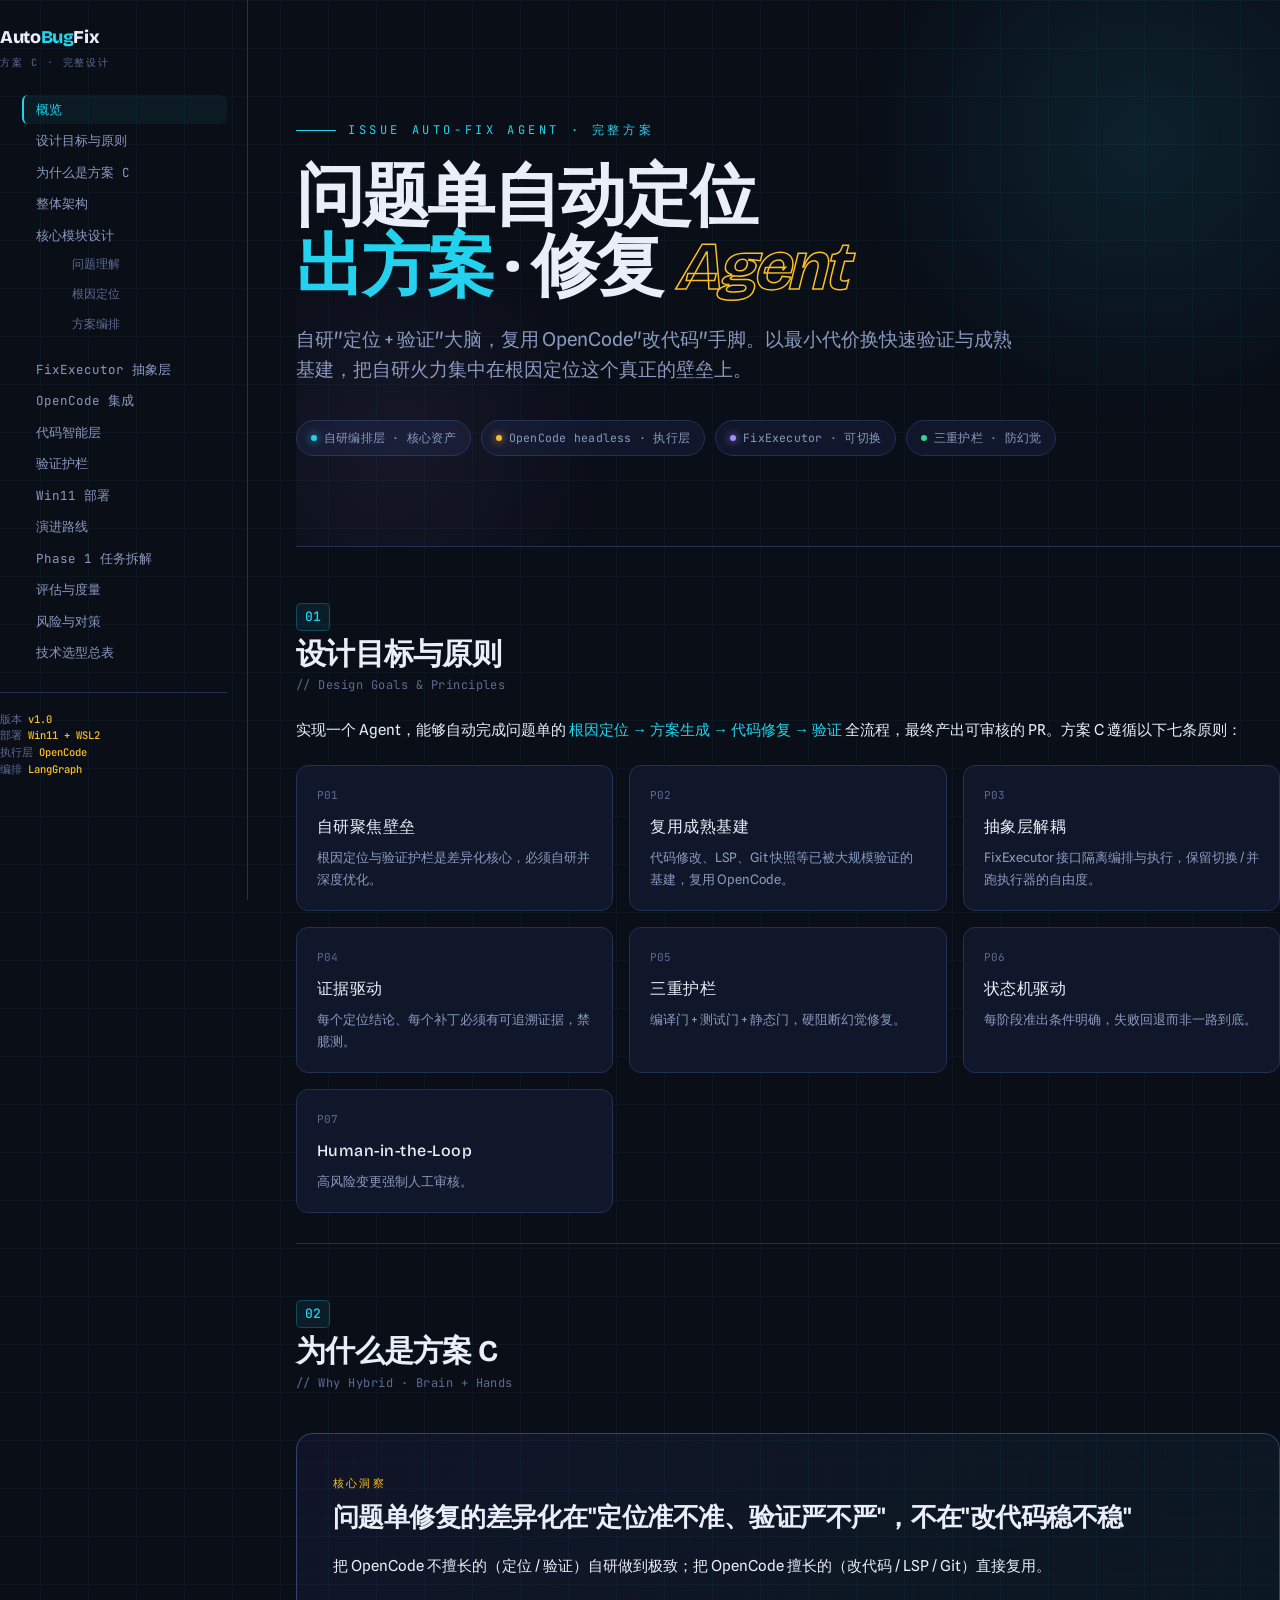
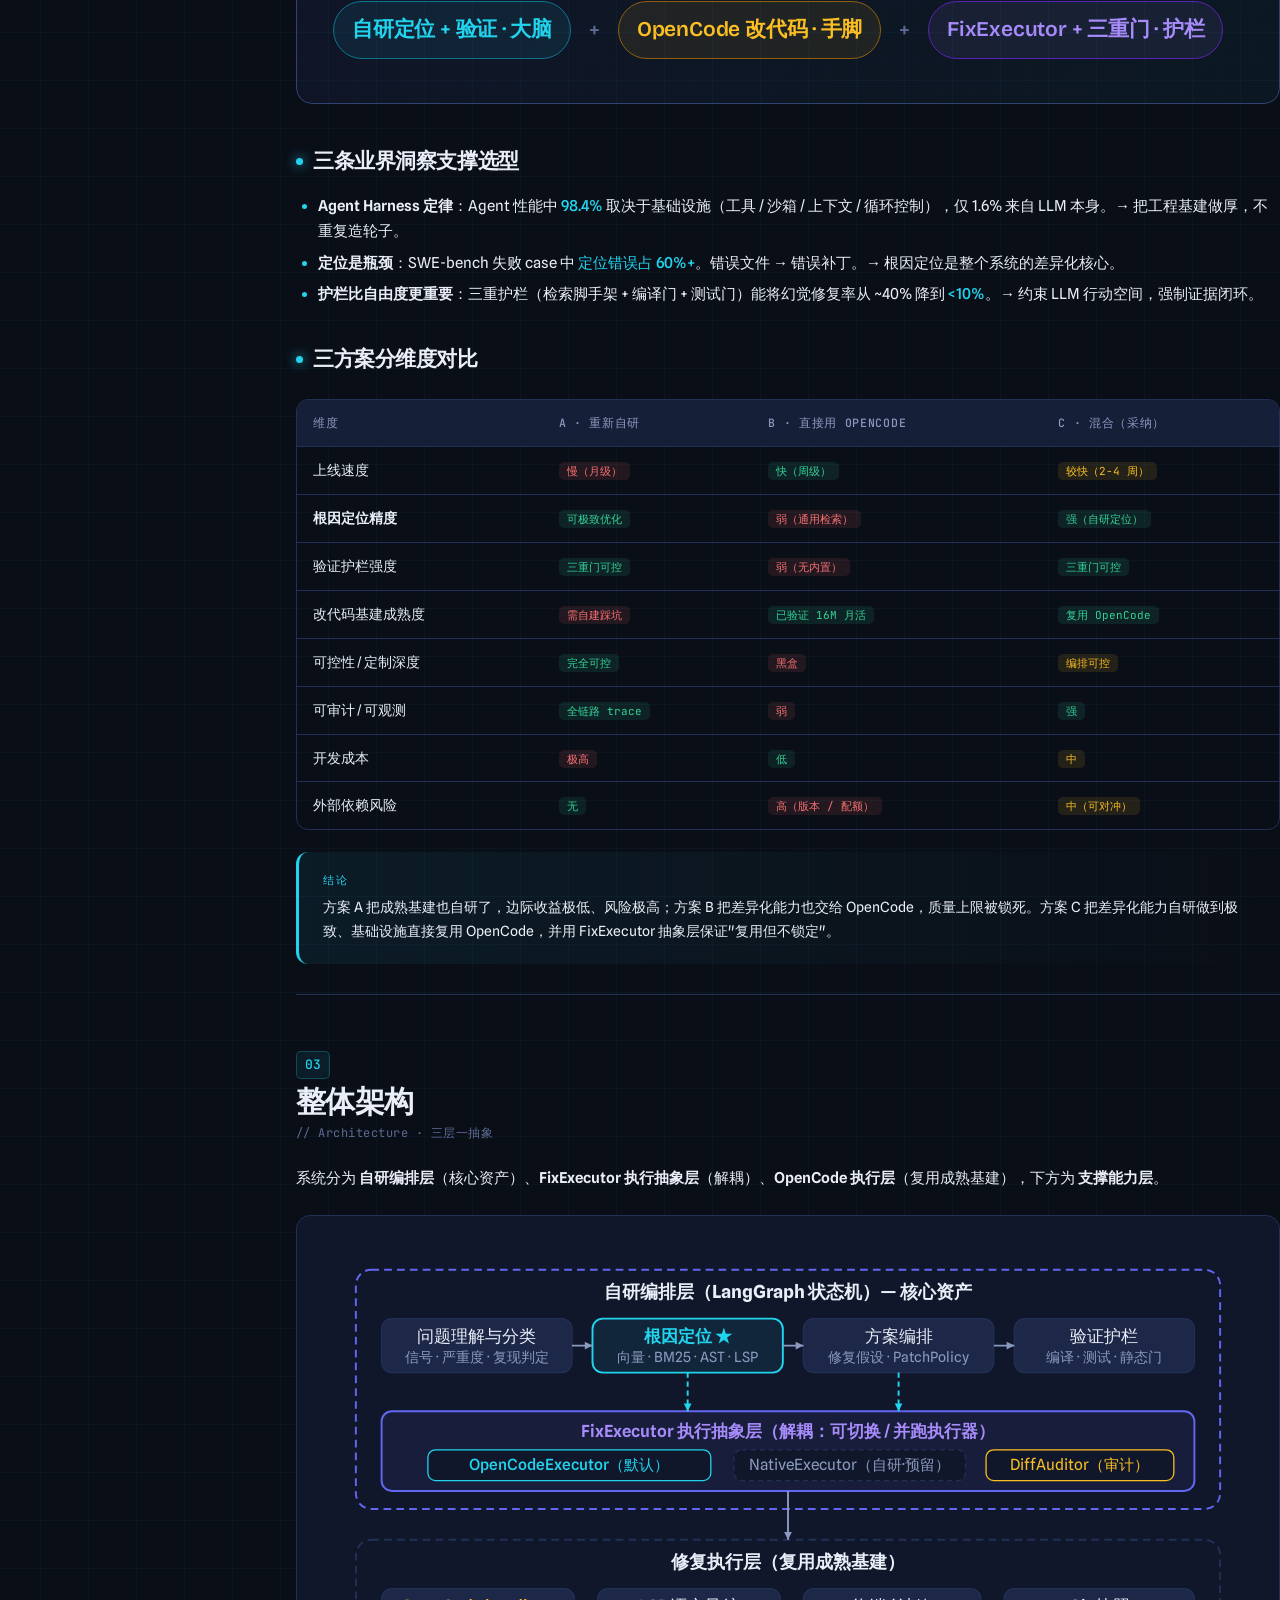
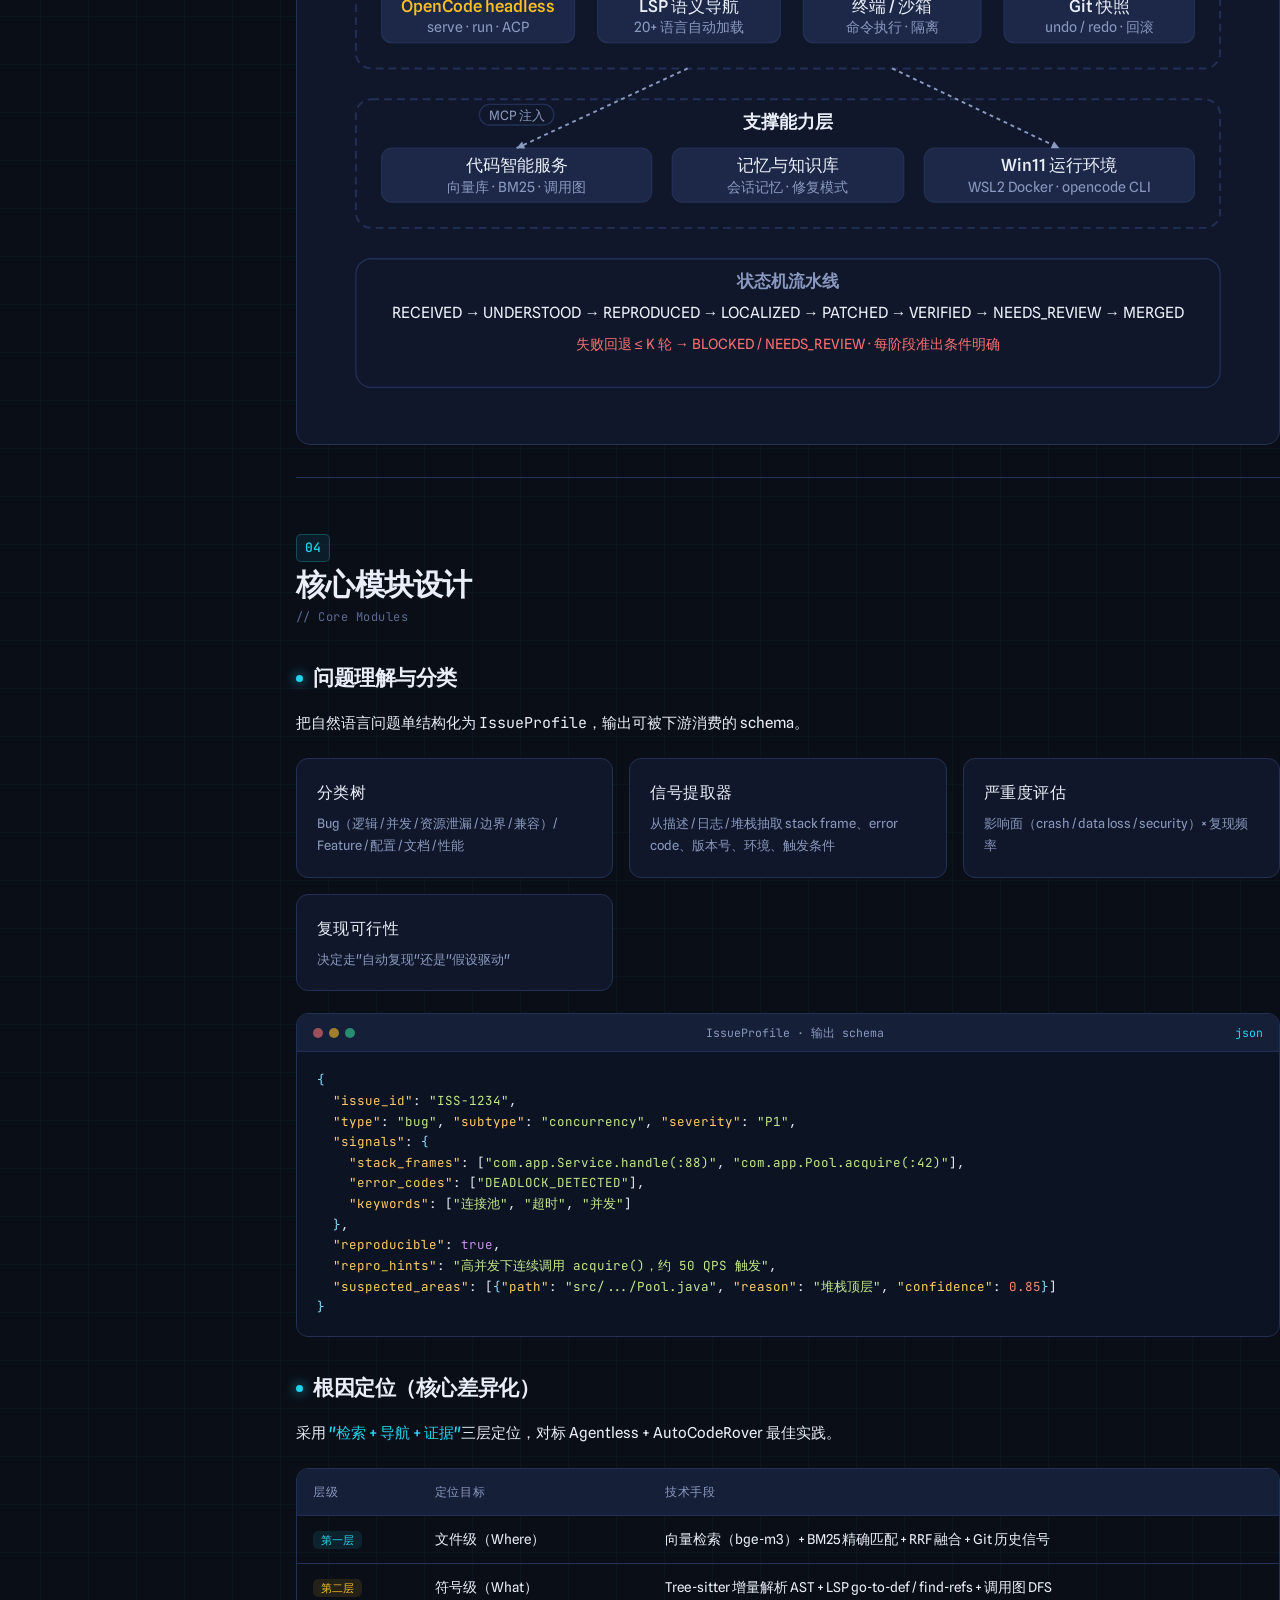
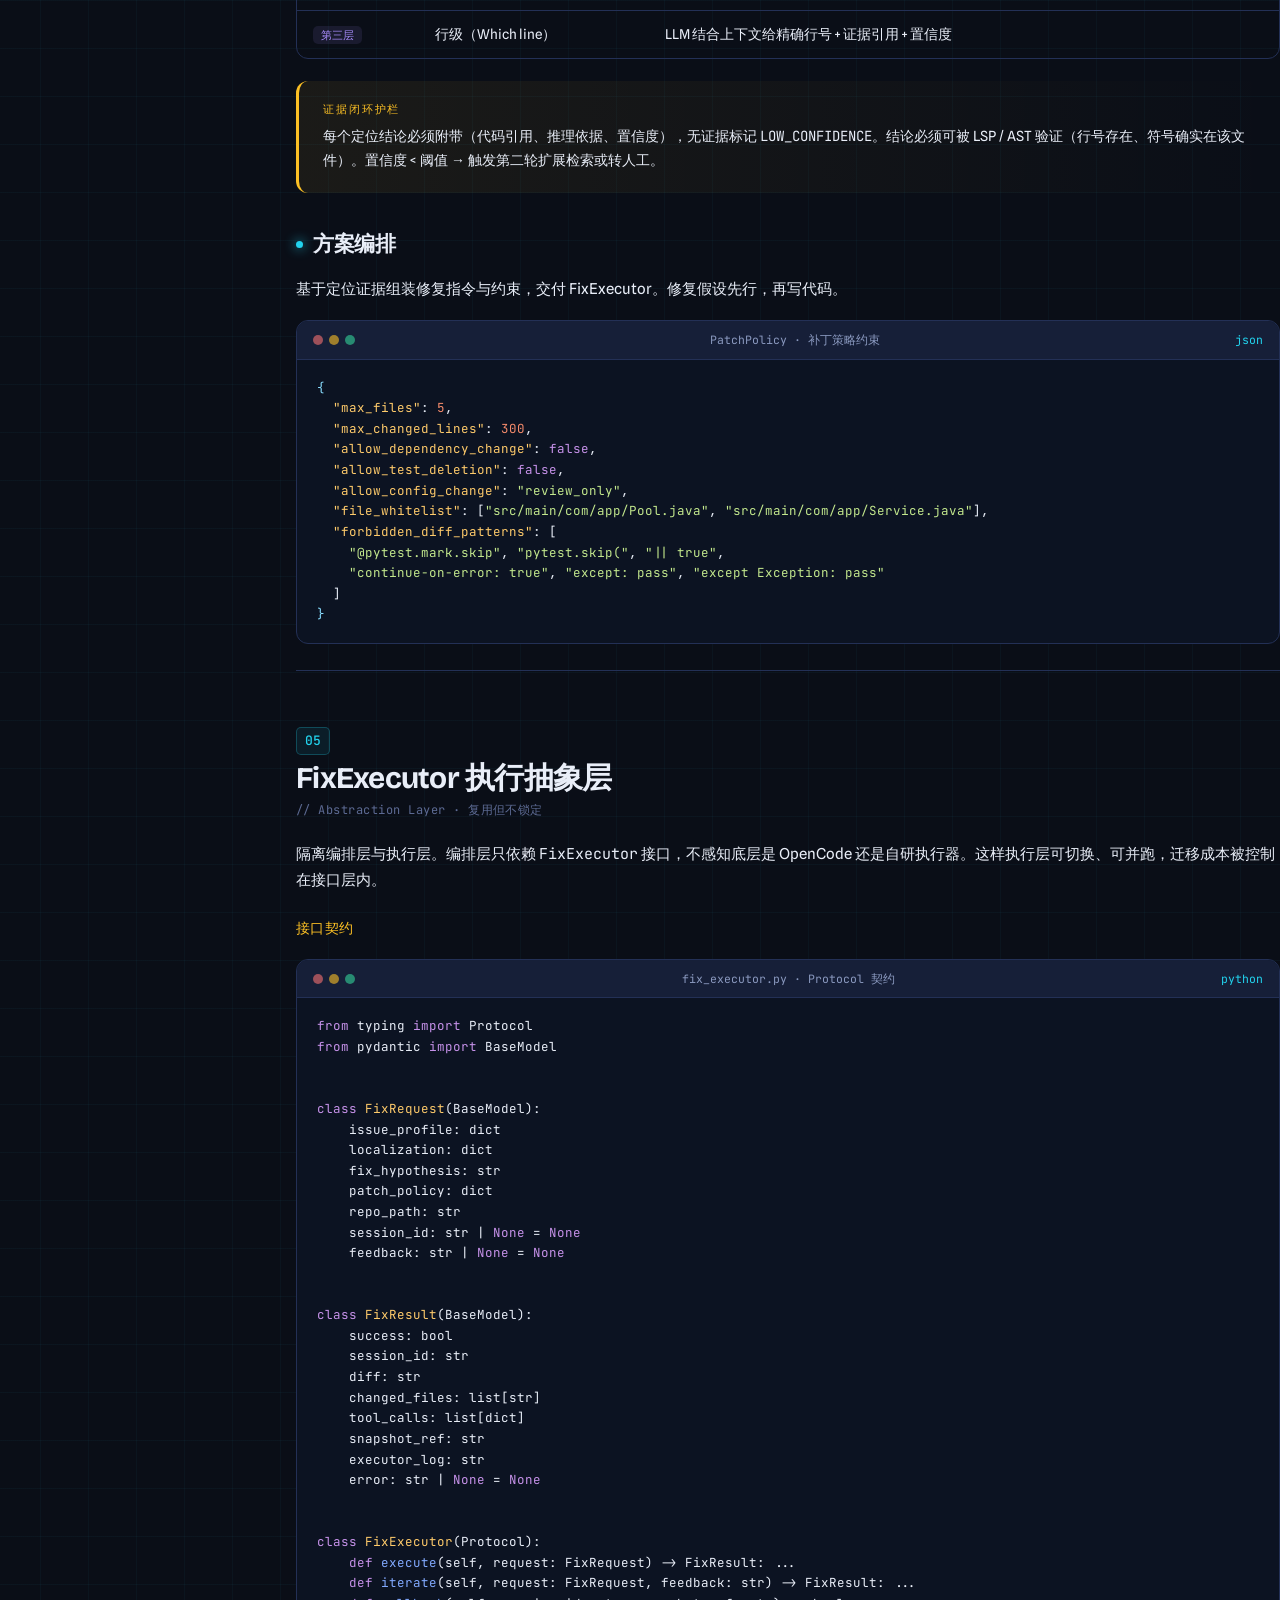
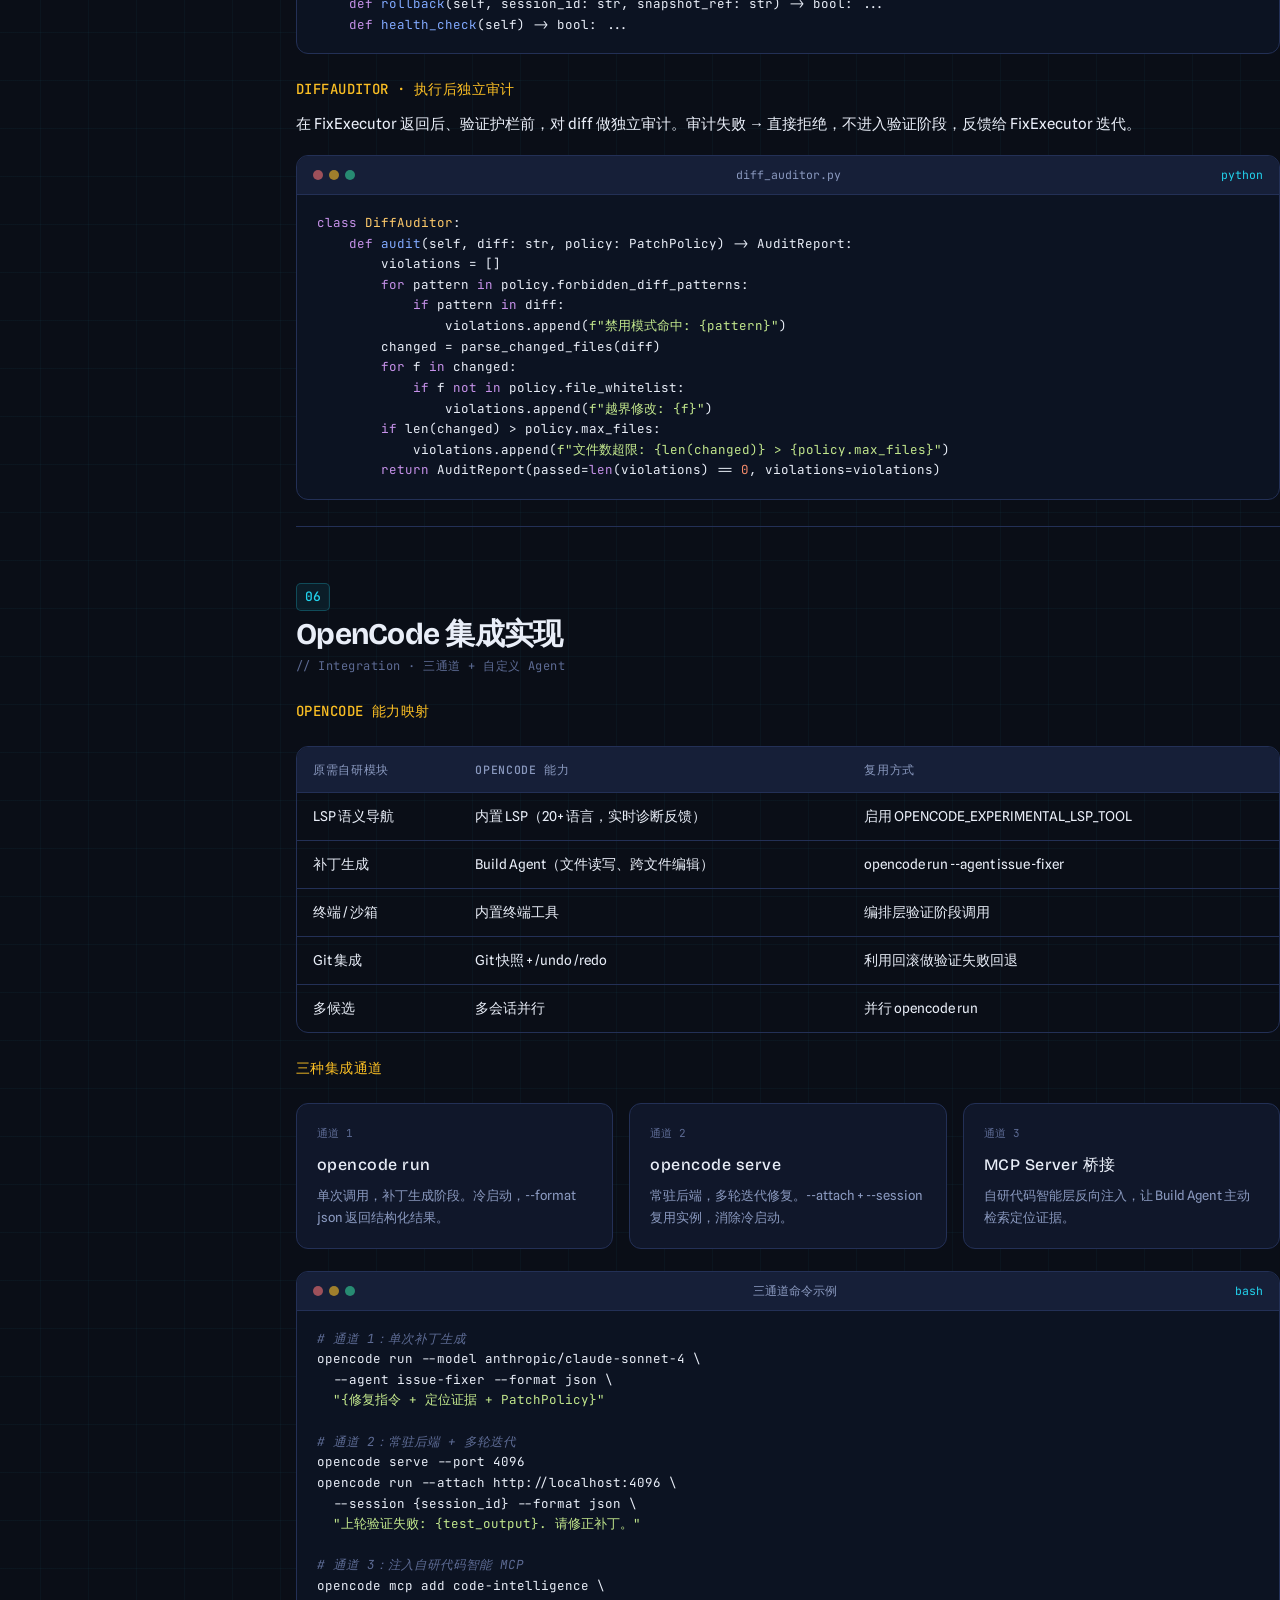
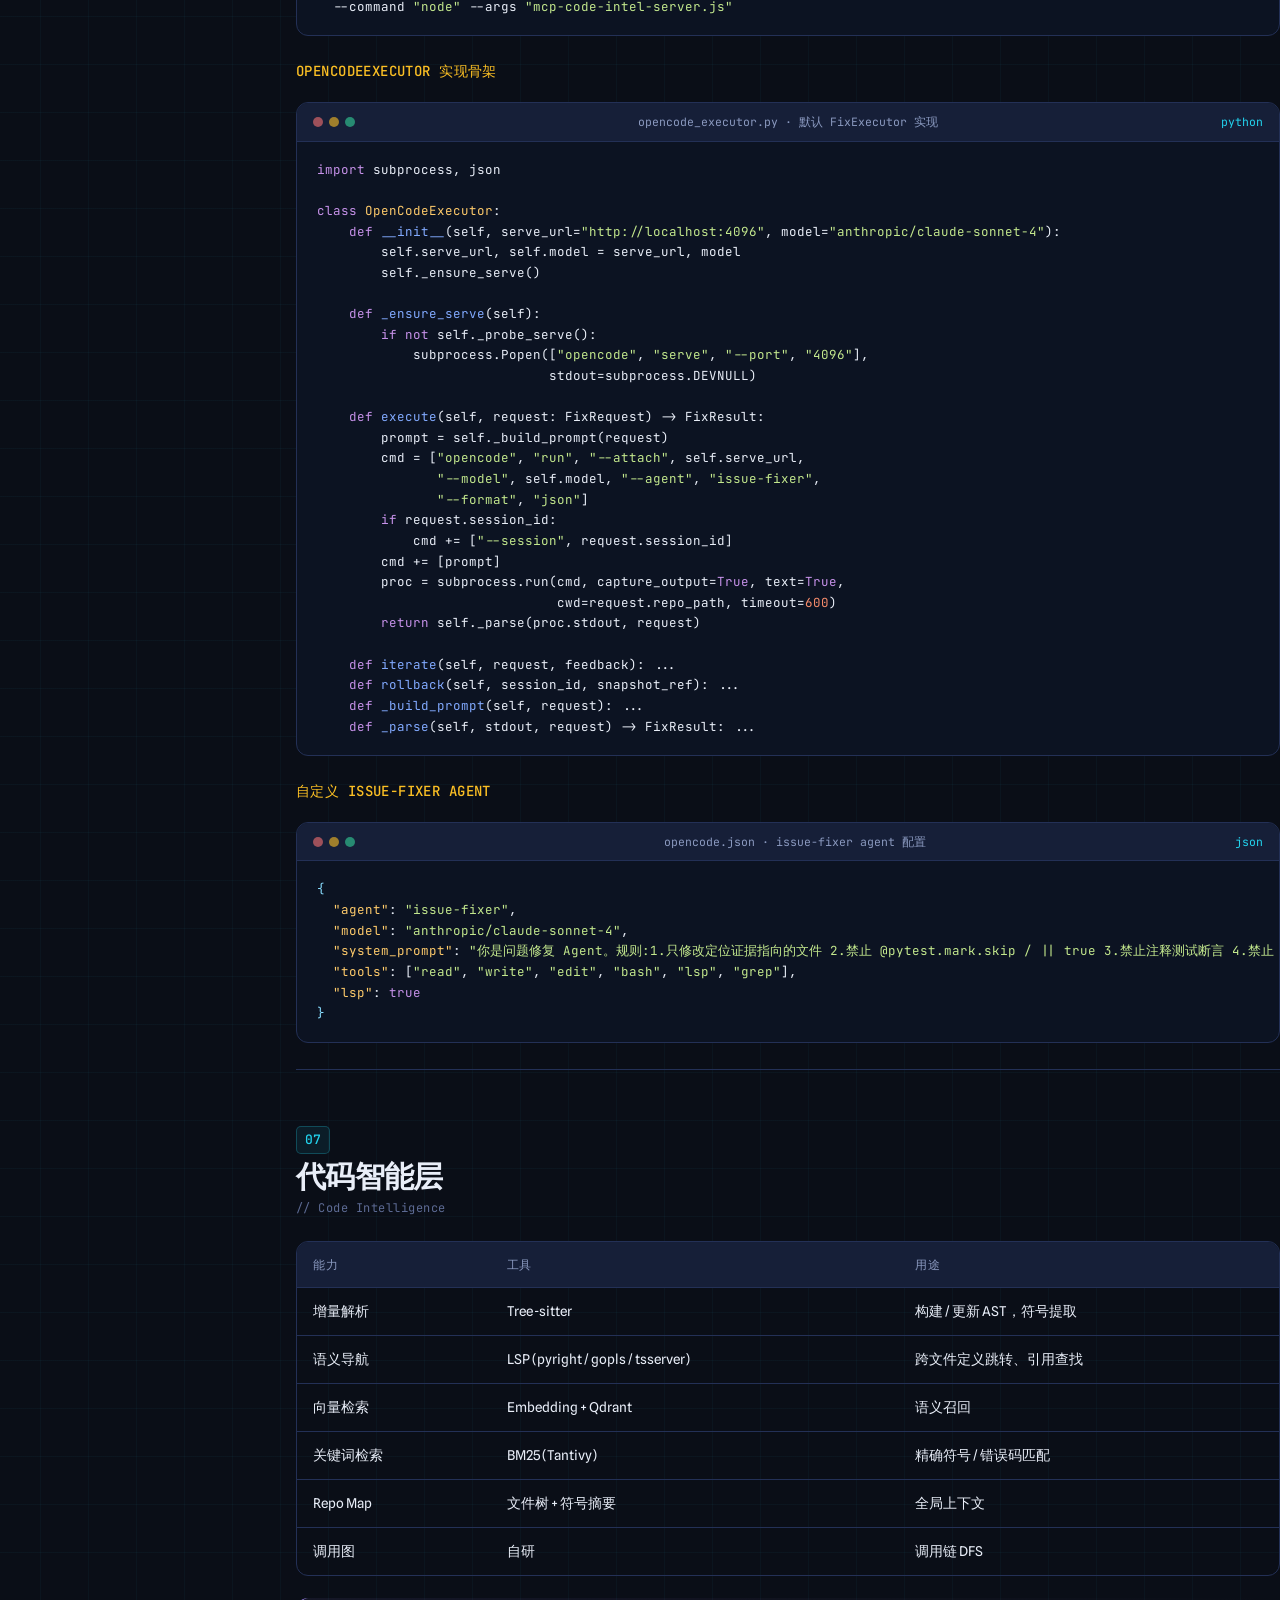
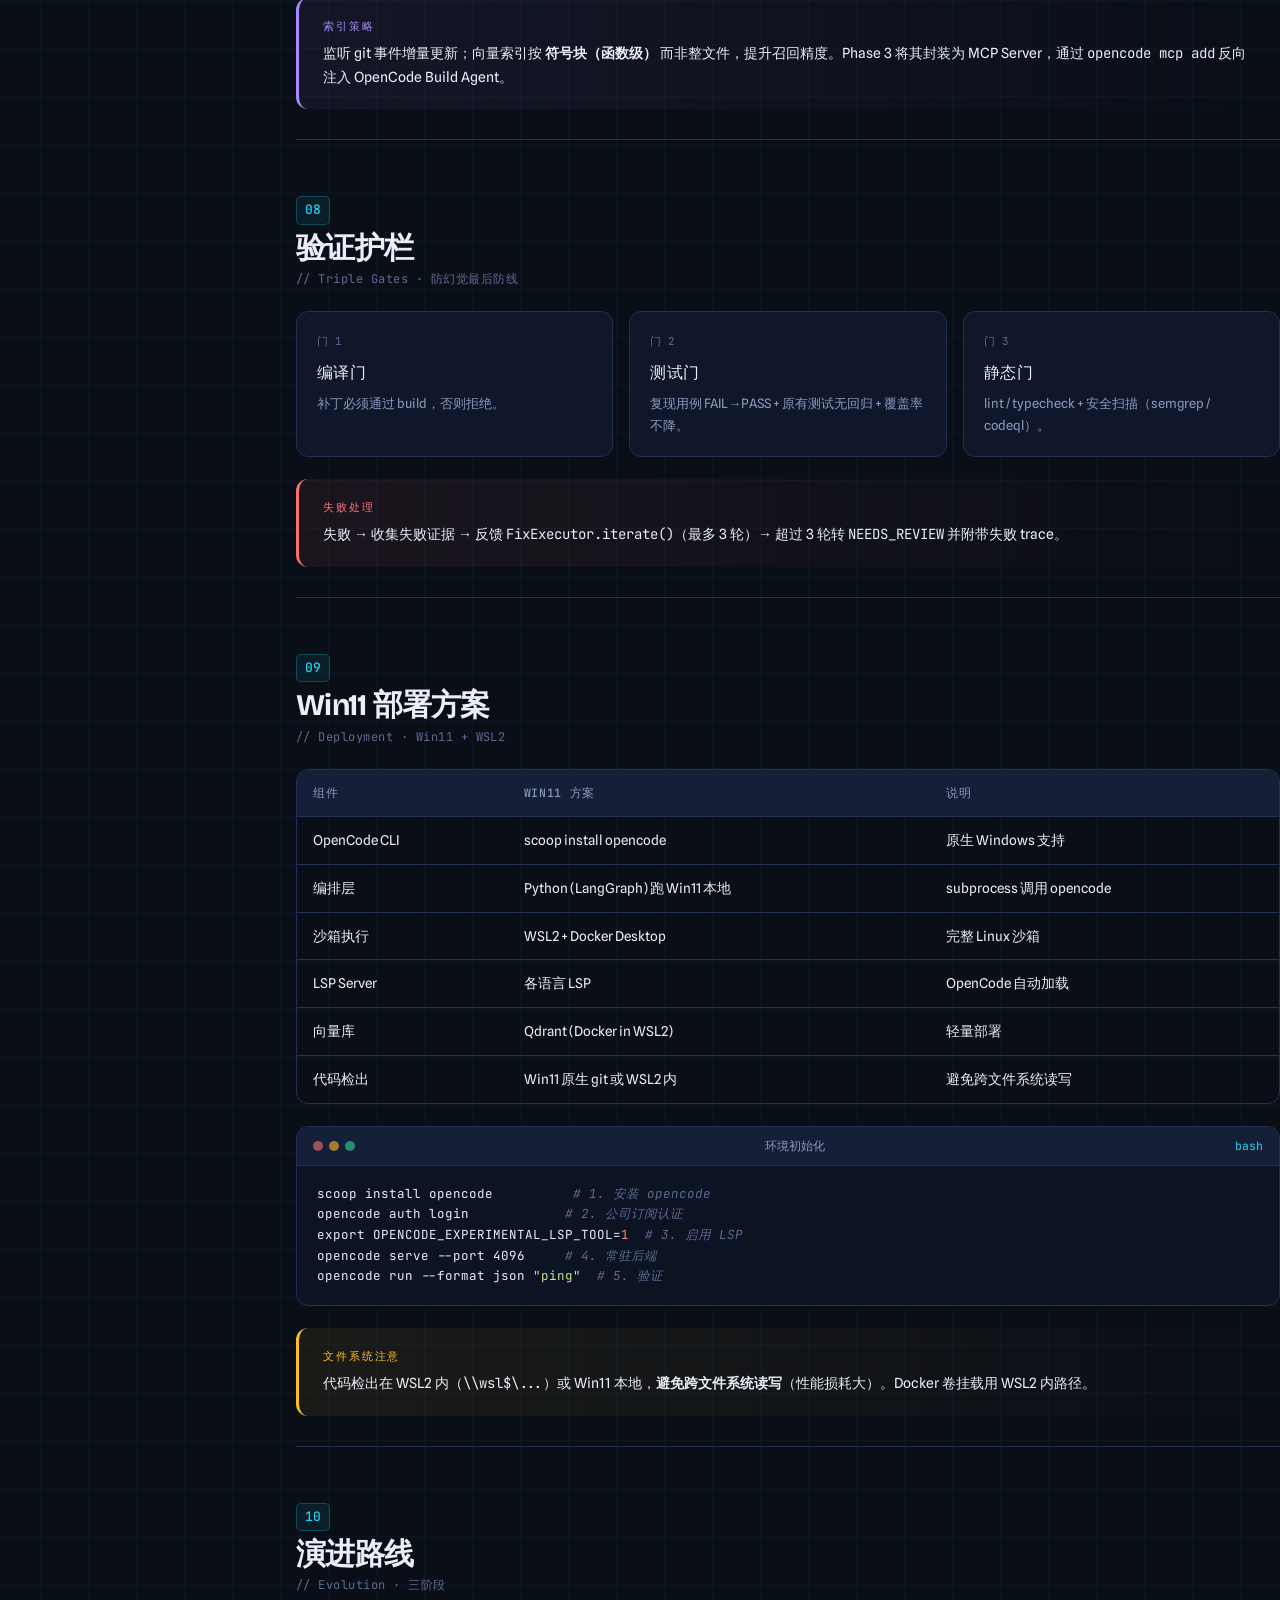
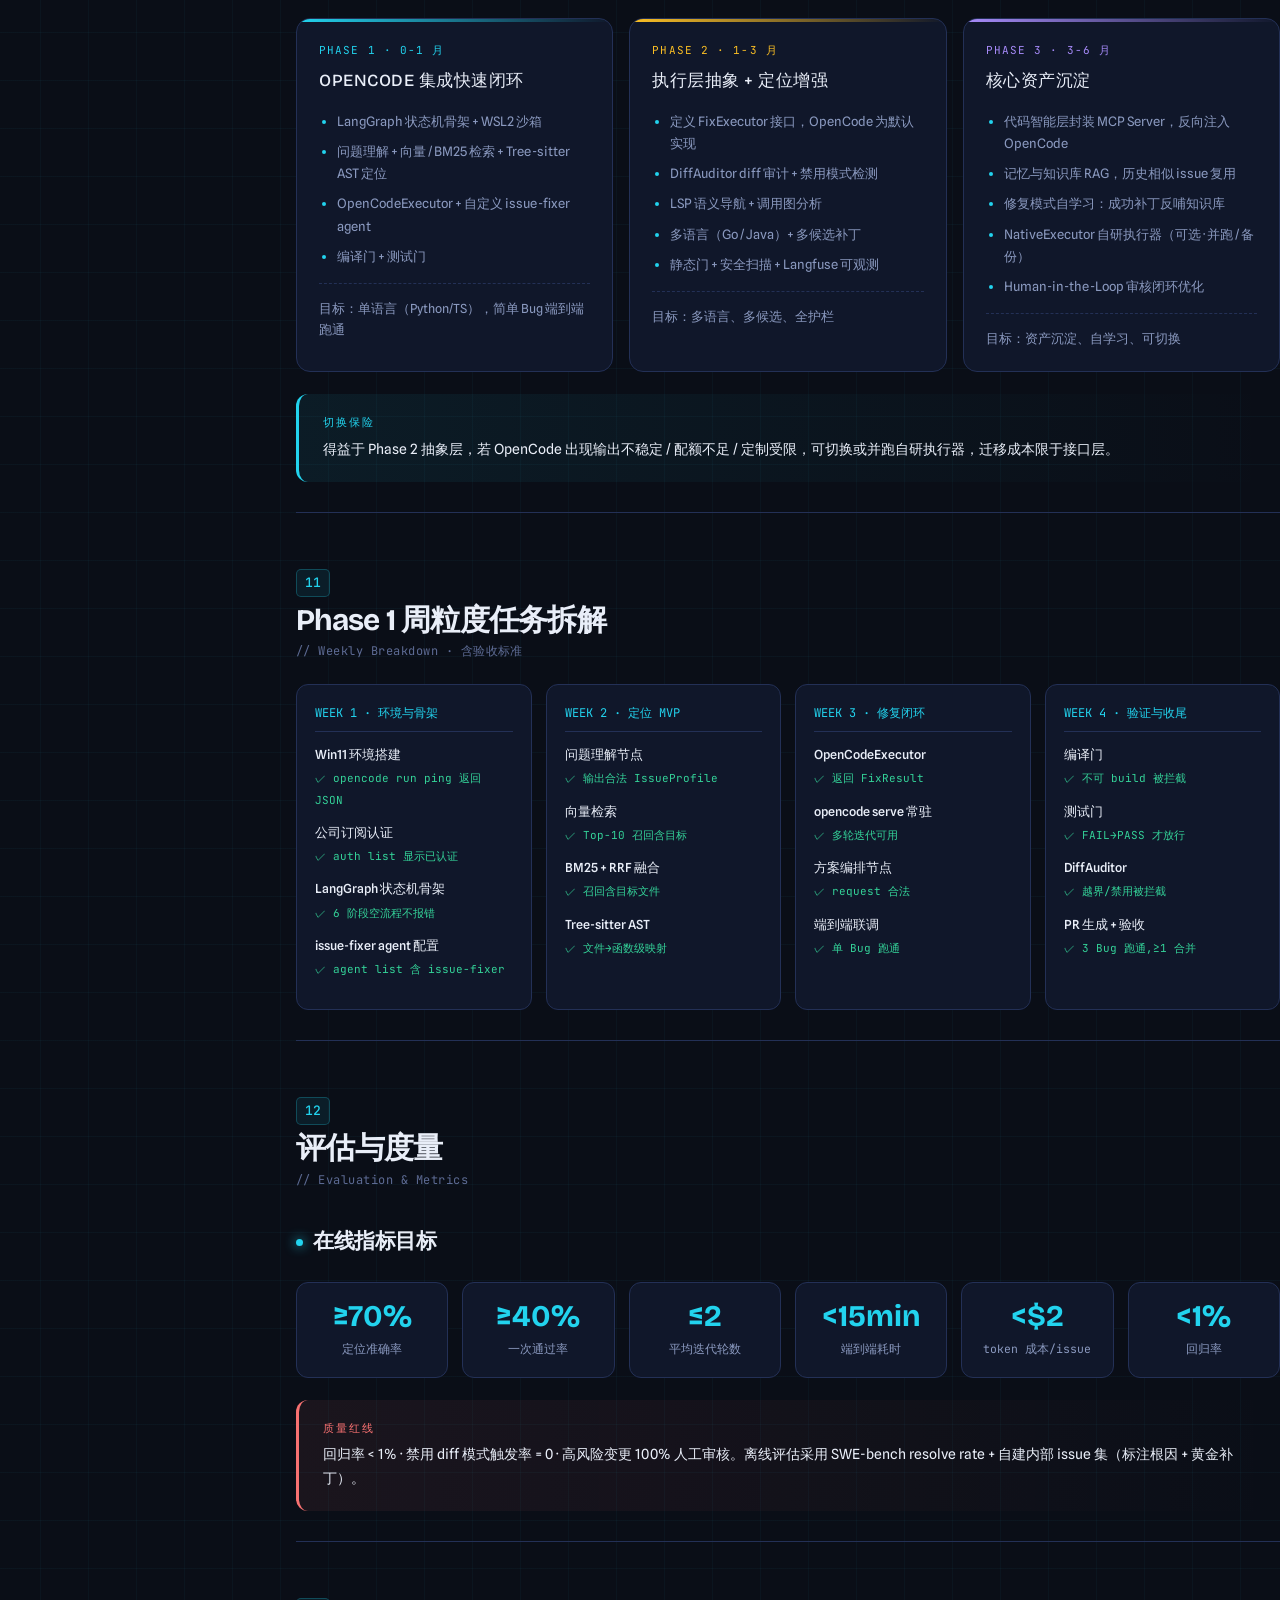
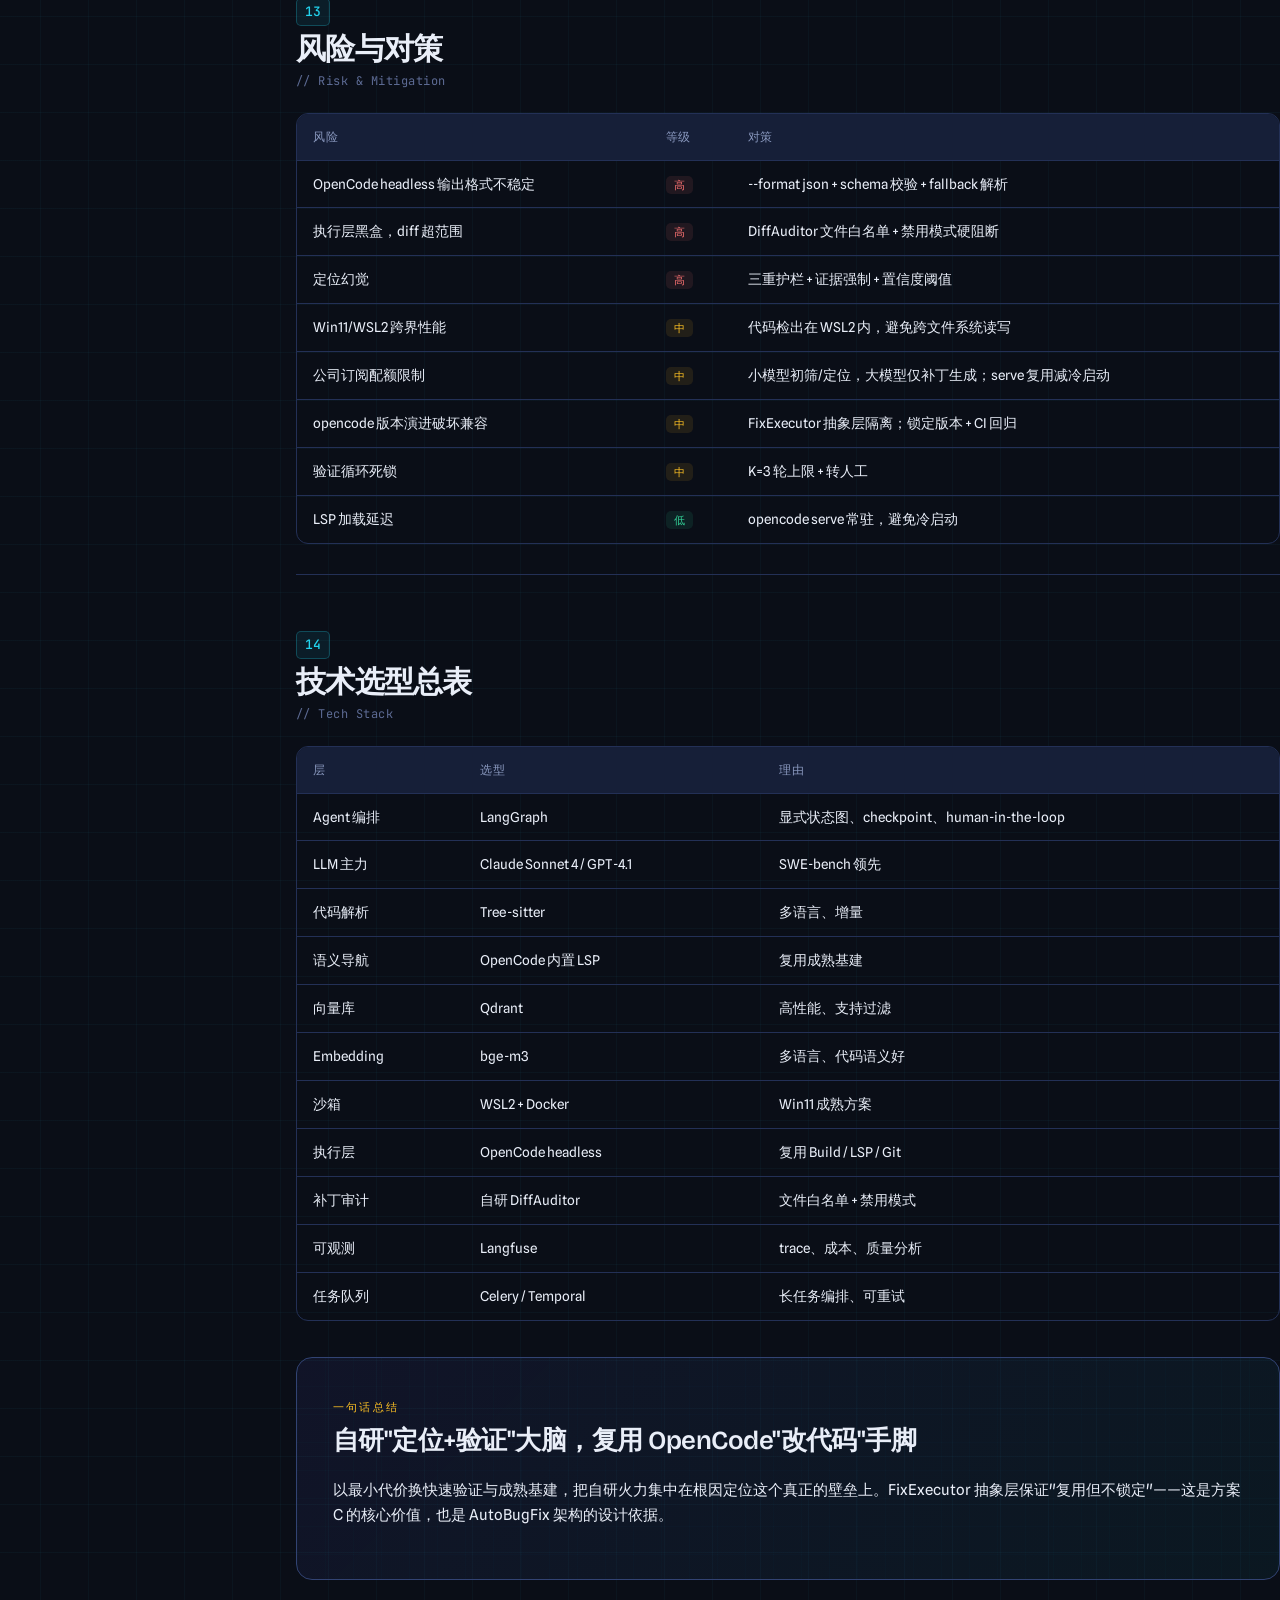
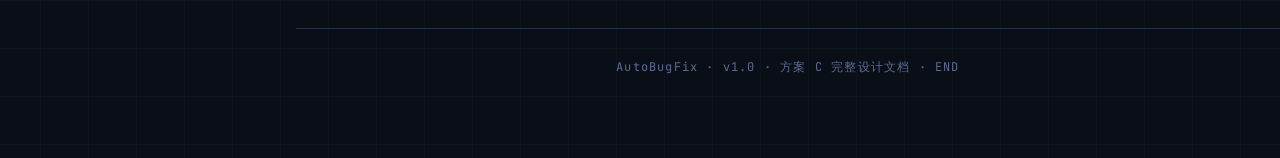
==== AutoBugFix-Solution.html @ 69be8006 "feat: 问题单自动修复Agent方案 Co-authored-by: traeagent <traeagent@users.noreply.github.com>" ====
<!DOCTYPE html>
<html lang="zh-CN">
<head>
<meta charset="UTF-8">
<meta name="viewport" content="width=device-width, initial-scale=1.0">
<title>AutoBugFix · 问题单自动定位·出方案·修复 Agent — 完整方案 C</title>
<link rel="preconnect" href="https://fonts.googleapis.com">
<link rel="preconnect" href="https://fonts.gstatic.com" crossorigin>
<link href="https://fonts.googleapis.com/css2?family=Bricolage+Grotesque:opsz,wght@12..96,300..800&family=JetBrains+Mono:wght@400;500;700&family=Spline+Sans:wght@300;400;500;600;700&display=swap" rel="stylesheet">
<style>
:root{
  --bg:#0a0e17;
  --bg-grid:rgba(34,211,238,.04);
  --surface:#10172a;
  --surface-2:#161f38;
  --surface-3:#1d2848;
  --border:#233056;
  --border-bright:#324373;
  --text:#e9eef8;
  --text-mute:#8a99bf;
  --text-dim:#5d6b94;
  --cyan:#22d3ee;
  --cyan-dim:#0e7490;
  --amber:#fbbf24;
  --amber-dim:#92600a;
  --violet:#a78bfa;
  --violet-dim:#5b21b6;
  --green:#34d399;
  --red:#f87171;
  --brand:#6366f1;
  --mono:'JetBrains Mono',ui-monospace,monospace;
  --disp:'Bricolage Grotesque',sans-serif;
  --body:'Spline Sans',sans-serif;
}
*{margin:0;padding:0;box-sizing:border-box}
html{scroll-behavior:smooth}
body{
  background:var(--bg);
  color:var(--text);
  font-family:var(--body);
  font-size:15px;
  line-height:1.7;
  -webkit-font-smoothing:antialiased;
  background-image:
    linear-gradient(var(--bg-grid) 1px,transparent 1px),
    linear-gradient(90deg,var(--bg-grid) 1px,transparent 1px);
  background-size:48px 48px;
  background-position:center top;
}
::selection{background:var(--cyan);color:var(--bg)}

/* layout */
.wrap{max-width:1320px;margin:0 auto;padding:0 32px}
.grid-layout{display:grid;grid-template-columns:248px 1fr;gap:0;align-items:start}

/* sidebar */
aside.toc{
  position:sticky;top:0;height:100vh;overflow-y:auto;
  padding:28px 20px 28px 0;border-right:1px solid var(--border);
  font-family:var(--mono);font-size:12.5px;
}
aside.toc::-webkit-scrollbar{width:4px}
aside.toc::-webkit-scrollbar-thumb{background:var(--border);border-radius:4px}
.toc-brand{font-family:var(--disp);font-weight:800;font-size:18px;letter-spacing:-.02em;color:var(--text);margin-bottom:6px;line-height:1.1}
.toc-brand span{color:var(--cyan)}
.toc-tag{font-size:10px;color:var(--text-dim);letter-spacing:.18em;text-transform:uppercase;margin-bottom:24px}
.toc nav ul{list-style:none}
.toc nav li{margin-bottom:2px}
.toc nav a{
  display:block;padding:6px 12px;border-radius:6px;color:var(--text-mute);
  text-decoration:none;border-left:2px solid transparent;transition:.2s;line-height:1.4;
}
.toc nav a:hover{color:var(--text);background:var(--surface)}
.toc nav a.active{color:var(--cyan);border-left-color:var(--cyan);background:rgba(34,211,238,.06)}
.toc nav .sub a{padding-left:26px;font-size:11.5px;color:var(--text-dim)}
.toc nav .sub a:hover{color:var(--text-mute)}
.toc-meta{margin-top:24px;padding-top:18px;border-top:1px solid var(--border);font-size:10.5px;color:var(--text-dim);line-height:1.6}
.toc-meta b{color:var(--amber);font-weight:500}

/* main */
main{padding:0 0 80px 48px;min-width:0}
section{padding:56px 0 8px;border-bottom:1px solid var(--border)}
section:last-child{border-bottom:none}
.sec-head{display:flex;align-items:baseline;gap:14px;margin-bottom:6px}
.sec-num{
  font-family:var(--mono);font-size:13px;font-weight:500;color:var(--cyan);
  background:rgba(34,211,238,.08);border:1px solid rgba(34,211,238,.25);
  padding:2px 8px;border-radius:5px;flex-shrink:0;
}
h2{font-family:var(--disp);font-weight:700;font-size:30px;letter-spacing:-.025em;line-height:1.15;color:var(--text)}
.sec-sub{font-family:var(--mono);font-size:12px;color:var(--text-dim);margin:4px 0 22px;letter-spacing:.04em}
h3{font-family:var(--disp);font-weight:600;font-size:21px;letter-spacing:-.02em;margin:34px 0 14px;color:var(--text);display:flex;align-items:center;gap:10px}
h3 .dot{width:7px;height:7px;border-radius:50%;background:var(--cyan);flex-shrink:0;box-shadow:0 0 12px var(--cyan)}
h4{font-family:var(--mono);font-weight:500;font-size:14px;color:var(--amber);margin:24px 0 10px;letter-spacing:.03em;text-transform:uppercase}
p{margin:0 0 14px;color:var(--text)}
p .muted{color:var(--text-mute)}
strong{color:var(--text);font-weight:600}
em{color:var(--cyan);font-style:normal;font-weight:500}
a.il{color:var(--cyan);text-decoration:none;border-bottom:1px solid rgba(34,211,238,.3)}
a.il:hover{border-color:var(--cyan)}
ul{margin:0 0 16px;padding-left:22px}
li{margin-bottom:6px}
li::marker{color:var(--cyan)}

/* hero */
.hero{padding:120px 0 90px;border-bottom:1px solid var(--border);position:relative;overflow:hidden}
.hero::before{
  content:'';position:absolute;top:-200px;right:-200px;width:680px;height:680px;
  background:radial-gradient(circle,rgba(34,211,238,.10),transparent 60%);
  pointer-events:none;
}
.hero::after{
  content:'';position:absolute;bottom:-160px;left:-160px;width:520px;height:520px;
  background:radial-gradient(circle,rgba(167,139,250,.08),transparent 60%);
  pointer-events:none;
}
.hero-kicker{font-family:var(--mono);font-size:12px;color:var(--cyan);letter-spacing:.3em;text-transform:uppercase;margin-bottom:22px;display:flex;align-items:center;gap:12px}
.hero-kicker::before{content:'';width:40px;height:1px;background:var(--cyan)}
.hero h1{font-family:var(--disp);font-weight:700;font-size:clamp(40px,6vw,68px);line-height:1.02;letter-spacing:-.035em;margin-bottom:24px;position:relative}
.hero h1 .accent{color:var(--cyan)}
.hero h1 .stroke{-webkit-text-stroke:1.5px var(--amber);color:transparent;font-style:italic}
.hero-lead{font-size:19px;color:var(--text-mute);max-width:720px;margin-bottom:36px;line-height:1.55;position:relative}
.hero-badges{display:flex;flex-wrap:wrap;gap:10px;position:relative}
.badge{
  font-family:var(--mono);font-size:11.5px;padding:7px 14px;border-radius:30px;
  border:1px solid var(--border);background:var(--surface);color:var(--text-mute);letter-spacing:.02em;
  display:inline-flex;align-items:center;gap:7px;
}
.badge .pip{width:6px;height:6px;border-radius:50%}
.badge.cyan .pip{background:var(--cyan);box-shadow:0 0 8px var(--cyan)}
.badge.amber .pip{background:var(--amber);box-shadow:0 0 8px var(--amber)}
.badge.violet .pip{background:var(--violet);box-shadow:0 0 8px var(--violet)}
.badge.green .pip{background:var(--green)}

/* the big idea */
.idea-box{
  margin:40px 0;padding:36px;border-radius:16px;position:relative;overflow:hidden;
  background:linear-gradient(135deg,rgba(99,102,241,.08),rgba(34,211,238,.05));
  border:1px solid var(--border-bright);
}
.idea-box::before{content:'';position:absolute;inset:0;background-image:linear-gradient(var(--bg-grid) 1px,transparent 1px),linear-gradient(90deg,var(--bg-grid) 1px,transparent 1px);background-size:28px 28px;opacity:.5;pointer-events:none}
.idea-box>*{position:relative}
.idea-label{font-family:var(--mono);font-size:11px;color:var(--amber);letter-spacing:.2em;text-transform:uppercase;margin-bottom:14px}
.idea-box h3{margin-top:0;font-size:26px}
.idea-formula{
  display:flex;align-items:center;gap:18px;flex-wrap:wrap;margin:22px 0 8px;
  font-family:var(--disp);font-weight:600;font-size:clamp(16px,2vw,21px);letter-spacing:-.01em;
}
.idea-pill{padding:10px 18px;border-radius:30px;border:1px solid}
.idea-pill.brain{color:var(--cyan);border-color:var(--cyan-dim);background:rgba(34,211,238,.08)}
.idea-pill.hands{color:var(--amber);border-color:var(--amber-dim);background:rgba(251,191,36,.08)}
.idea-pill.gate{color:var(--violet);border-color:var(--violet-dim);background:rgba(167,139,250,.08)}
.idea-plus{color:var(--text-dim);font-family:var(--mono);font-size:18px}

/* architecture svg */
.arch{margin:24px 0;background:var(--surface);border:1px solid var(--border);border-radius:14px;padding:28px;overflow-x:auto}
.arch svg{width:100%;height:auto;min-width:560px;display:block}

/* callout */
.callout{
  margin:22px 0;padding:20px 24px;border-radius:12px;border-left:3px solid;
  background:var(--surface);font-size:14px;
}
.callout.cyan{border-color:var(--cyan);background:linear-gradient(90deg,rgba(34,211,238,.07),transparent)}
.callout.amber{border-color:var(--amber);background:linear-gradient(90deg,rgba(251,191,36,.07),transparent)}
.callout.violet{border-color:var(--violet);background:linear-gradient(90deg,rgba(167,139,250,.07),transparent)}
.callout.red{border-color:var(--red);background:linear-gradient(90deg,rgba(248,113,113,.07),transparent)}
.callout .cl-label{font-family:var(--mono);font-size:10.5px;letter-spacing:.18em;text-transform:uppercase;margin-bottom:6px;display:block}
.callout.cyan .cl-label{color:var(--cyan)}
.callout.amber .cl-label{color:var(--amber)}
.callout.violet .cl-label{color:var(--violet)}
.callout.red .cl-label{color:var(--red)}

/* code */
.code{
  margin:18px 0;border-radius:12px;overflow:hidden;border:1px solid var(--border);background:#0c1322;
}
.code-head{
  display:flex;align-items:center;justify-content:space-between;
  padding:9px 16px;background:var(--surface-2);border-bottom:1px solid var(--border);
  font-family:var(--mono);font-size:11.5px;color:var(--text-mute);
}
.code-head .dots{display:flex;gap:6px}
.code-head .dots i{width:10px;height:10px;border-radius:50%;display:inline-block}
.code-head .dots i:nth-child(1){background:var(--red);opacity:.6}
.code-head .dots i:nth-child(2){background:var(--amber);opacity:.6}
.code-head .dots i:nth-child(3){background:var(--green);opacity:.6}
.code-head .lang{color:var(--cyan)}
pre{padding:18px 20px;overflow-x:auto;font-family:var(--mono);font-size:12.5px;line-height:1.65}
pre::-webkit-scrollbar{height:6px}
pre::-webkit-scrollbar-thumb{background:var(--border-bright);border-radius:4px}
code{font-family:var(--mono)}
.k{color:#c792ea}
.s{color:#c3e88d}
.f{color:#82aaff}
.c{color:#5d6b94;font-style:italic}
.n{color:#f78c6c}
.t{color:#ffcb6b}
.p{color:#89ddff}

/* tables */
.tbl-wrap{margin:22px 0;overflow-x:auto;border-radius:12px;border:1px solid var(--border)}
table{width:100%;border-collapse:collapse;font-size:13.5px;min-width:520px}
thead{background:var(--surface-2)}
th{
  text-align:left;padding:13px 16px;font-family:var(--mono);font-weight:500;font-size:11.5px;
  color:var(--text-mute);letter-spacing:.06em;text-transform:uppercase;border-bottom:1px solid var(--border);
}
td{padding:12px 16px;border-bottom:1px solid var(--border);vertical-align:top;color:var(--text)}
tbody tr:last-child td{border-bottom:none}
tbody tr:hover{background:var(--surface)}
td .tag{font-family:var(--mono);font-size:11px;padding:2px 8px;border-radius:5px}
.tag.cyan{color:var(--cyan);background:rgba(34,211,238,.1)}
.tag.amber{color:var(--amber);background:rgba(251,191,36,.1)}
.tag.violet{color:var(--violet);background:rgba(167,139,250,.1)}
.tag.green{color:var(--green);background:rgba(52,211,153,.1)}
.tag.red{color:var(--red);background:rgba(248,113,113,.1)}

/* module cards */
.cards{display:grid;grid-template-columns:repeat(auto-fit,minmax(280px,1fr));gap:16px;margin:22px 0}
.card{background:var(--surface);border:1px solid var(--border);border-radius:12px;padding:20px;transition:.25s}
.card:hover{border-color:var(--border-bright);transform:translateY(-2px)}
.card .c-num{font-family:var(--mono);font-size:11px;color:var(--text-dim);margin-bottom:8px}
.card h4{margin:0 0 6px;text-transform:none;font-family:var(--disp);font-size:16px;color:var(--text)}
.card p{font-size:13px;color:var(--text-mute);margin:0}

/* roadmap */
.roadmap{display:grid;grid-template-columns:repeat(3,1fr);gap:16px;margin:22px 0}
.phase{background:var(--surface);border:1px solid var(--border);border-radius:14px;padding:22px;position:relative;overflow:hidden}
.phase::before{content:'';position:absolute;top:0;left:0;width:100%;height:3px}
.phase.p1::before{background:linear-gradient(90deg,var(--cyan),transparent)}
.phase.p2::before{background:linear-gradient(90deg,var(--amber),transparent)}
.phase.p3::before{background:linear-gradient(90deg,var(--violet),transparent)}
.phase .ph-tag{font-family:var(--mono);font-size:11px;color:var(--text-dim);letter-spacing:.1em;margin-bottom:8px}
.phase.p1 .ph-tag{color:var(--cyan)}
.phase.p2 .ph-tag{color:var(--amber)}
.phase.p3 .ph-tag{color:var(--violet)}
.phase h4{margin:0 0 14px;font-family:var(--disp);font-size:17px;color:var(--text)}
.phase ul{padding-left:18px;font-size:13px;color:var(--text-mute)}
.phase ul li{margin-bottom:8px}
.phase .ph-goal{margin-top:14px;padding-top:14px;border-top:1px dashed var(--border);font-size:12.5px;color:var(--text-mute)}

/* weekly */
.week{display:grid;grid-template-columns:repeat(4,1fr);gap:14px;margin:22px 0}
.wk{background:var(--surface);border:1px solid var(--border);border-radius:12px;padding:18px}
.wk .wk-h{font-family:var(--mono);font-size:12px;color:var(--cyan);margin-bottom:12px;border-bottom:1px solid var(--border);padding-bottom:8px}
.wk .wk-item{margin-bottom:12px;font-size:12.5px}
.wk .wk-item b{color:var(--text);font-weight:500;display:block;margin-bottom:2px}
.wk .wk-item span{color:var(--green);font-family:var(--mono);font-size:11px}
.wk .wk-item span::before{content:'✓ '}

/* metrics */
.metrics{display:grid;grid-template-columns:repeat(auto-fit,minmax(150px,1fr));gap:14px;margin:22px 0}
.metric{background:var(--surface);border:1px solid var(--border);border-radius:12px;padding:18px;text-align:center}
.metric .m-val{font-family:var(--disp);font-weight:700;font-size:30px;color:var(--cyan);line-height:1}
.metric .m-lab{font-size:11.5px;color:var(--text-mute);margin-top:8px;font-family:var(--mono)}

/* reveal anim */
.reveal{opacity:0;transform:translateY(20px);animation:rv .7s cubic-bezier(.2,.7,.2,1) forwards}
@keyframes rv{to{opacity:1;transform:none}}
.d1{animation-delay:.05s}.d2{animation-delay:.12s}.d3{animation-delay:.19s}.d4{animation-delay:.26s}.d5{animation-delay:.33s}

/* mobile */
@media(max-width:980px){
  .grid-layout{grid-template-columns:1fr}
  aside.toc{position:static;height:auto;border-right:none;border-bottom:1px solid var(--border);padding:20px}
  main{padding:0 0 60px}
  .roadmap,.week{grid-template-columns:1fr}
  .hero{padding:80px 0 60px}
}
</style>
</head>
<body>
<div class="grid-layout">
  <!-- SIDEBAR -->
  <aside class="toc">
    <div class="toc-brand">Auto<span>Bug</span>Fix</div>
    <div class="toc-tag">方案 C · 完整设计</div>
    <nav id="tocnav">
      <ul>
        <li><a href="#hero">概览</a></li>
        <li><a href="#principles">设计目标与原则</a></li>
        <li><a href="#why">为什么是方案 C</a></li>
        <li><a href="#arch">整体架构</a></li>
        <li><a href="#modules">核心模块设计</a>
          <ul class="sub">
            <li><a href="#mod-understand">问题理解</a></li>
            <li><a href="#mod-locate">根因定位</a></li>
            <li><a href="#mod-orchestrate">方案编排</a></li>
          </ul>
        </li>
        <li><a href="#fixexec">FixExecutor 抽象层</a></li>
        <li><a href="#opencode">OpenCode 集成</a></li>
        <li><a href="#intel">代码智能层</a></li>
        <li><a href="#gates">验证护栏</a></li>
        <li><a href="#deploy">Win11 部署</a></li>
        <li><a href="#roadmap">演进路线</a></li>
        <li><a href="#phase1">Phase 1 任务拆解</a></li>
        <li><a href="#metrics">评估与度量</a></li>
        <li><a href="#risk">风险与对策</a></li>
        <li><a href="#stack">技术选型总表</a></li>
      </ul>
    </nav>
    <div class="toc-meta">
      版本 <b>v1.0</b><br>
      部署 <b>Win11 + WSL2</b><br>
      执行层 <b>OpenCode</b><br>
      编排 <b>LangGraph</b>
    </div>
  </aside>

  <!-- MAIN -->
  <main>
    <!-- HERO -->
    <section id="hero" class="hero" style="border-bottom:1px solid var(--border)">
      <div class="reveal">
        <div class="hero-kicker">Issue Auto-Fix Agent · 完整方案</div>
        <h1>问题单自动定位<br><span class="accent">出方案</span> · 修复 <span class="stroke">Agent</span></h1>
        <p class="hero-lead">自研"定位 + 验证"大脑，复用 OpenCode"改代码"手脚。以最小代价换快速验证与成熟基建，把自研火力集中在根因定位这个真正的壁垒上。</p>
        <div class="hero-badges">
          <span class="badge cyan"><i class="pip"></i>自研编排层 · 核心资产</span>
          <span class="badge amber"><i class="pip"></i>OpenCode headless · 执行层</span>
          <span class="badge violet"><i class="pip"></i>FixExecutor · 可切换</span>
          <span class="badge green"><i class="pip"></i>三重护栏 · 防幻觉</span>
        </div>
      </div>
    </section>

    <!-- 1 PRINCIPLES -->
    <section id="principles">
      <div class="sec-head"><span class="sec-num">01</span></div>
      <h2>设计目标与原则</h2>
      <p class="sec-sub">// Design Goals &amp; Principles</p>
      <p>实现一个 Agent，能够自动完成问题单的 <em>根因定位 → 方案生成 → 代码修复 → 验证</em> 全流程，最终产出可审核的 PR。方案 C 遵循以下七条原则：</p>
      <div class="cards">
        <div class="card reveal d1"><div class="c-num">P01</div><h4>自研聚焦壁垒</h4><p>根因定位与验证护栏是差异化核心，必须自研并深度优化。</p></div>
        <div class="card reveal d2"><div class="c-num">P02</div><h4>复用成熟基建</h4><p>代码修改、LSP、Git 快照等已被大规模验证的基建，复用 OpenCode。</p></div>
        <div class="card reveal d3"><div class="c-num">P03</div><h4>抽象层解耦</h4><p>FixExecutor 接口隔离编排与执行，保留切换 / 并跑执行器的自由度。</p></div>
        <div class="card reveal d1"><div class="c-num">P04</div><h4>证据驱动</h4><p>每个定位结论、每个补丁必须有可追溯证据，禁臆测。</p></div>
        <div class="card reveal d2"><div class="c-num">P05</div><h4>三重护栏</h4><p>编译门 + 测试门 + 静态门，硬阻断幻觉修复。</p></div>
        <div class="card reveal d3"><div class="c-num">P06</div><h4>状态机驱动</h4><p>每阶段准出条件明确，失败回退而非一路到底。</p></div>
        <div class="card reveal d1"><div class="c-num">P07</div><h4>Human-in-the-Loop</h4><p>高风险变更强制人工审核。</p></div>
      </div>
    </section>

    <!-- 2 WHY -->
    <section id="why">
      <div class="sec-head"><span class="sec-num">02</span></div>
      <h2>为什么是方案 C</h2>
      <p class="sec-sub">// Why Hybrid · Brain + Hands</p>

      <div class="idea-box reveal">
        <span class="idea-label">核心洞察</span>
        <h3>问题单修复的差异化在"定位准不准、验证严不严"，不在"改代码稳不稳"</h3>
        <p class="muted">把 OpenCode 不擅长的（定位 / 验证）自研做到极致；把 OpenCode 擅长的（改代码 / LSP / Git）直接复用。</p>
        <div class="idea-formula">
          <span class="idea-pill brain">自研定位 + 验证 · 大脑</span>
          <span class="idea-plus">+</span>
          <span class="idea-pill hands">OpenCode 改代码 · 手脚</span>
          <span class="idea-plus">+</span>
          <span class="idea-pill gate">FixExecutor + 三重门 · 护栏</span>
        </div>
      </div>

      <h3><span class="dot"></span>三条业界洞察支撑选型</h3>
      <ul>
        <li><strong>Agent Harness 定律</strong>：Agent 性能中 <em>98.4%</em> 取决于基础设施（工具 / 沙箱 / 上下文 / 循环控制），仅 1.6% 来自 LLM 本身。→ 把工程基建做厚，不重复造轮子。</li>
        <li><strong>定位是瓶颈</strong>：SWE-bench 失败 case 中 <em>定位错误占 60%+</em>。错误文件 → 错误补丁。→ 根因定位是整个系统的差异化核心。</li>
        <li><strong>护栏比自由度更重要</strong>：三重护栏（检索脚手架 + 编译门 + 测试门）能将幻觉修复率从 ~40% 降到 <em>&lt;10%</em>。→ 约束 LLM 行动空间，强制证据闭环。</li>
      </ul>

      <h3><span class="dot"></span>三方案分维度对比</h3>
      <div class="tbl-wrap">
        <table>
          <thead><tr><th>维度</th><th>A · 重新自研</th><th>B · 直接用 OpenCode</th><th>C · 混合（采纳）</th></tr></thead>
          <tbody>
            <tr><td>上线速度</td><td><span class="tag red">慢（月级）</span></td><td><span class="tag green">快（周级）</span></td><td><span class="tag amber">较快（2-4 周）</span></td></tr>
            <tr><td><strong>根因定位精度</strong></td><td><span class="tag green">可极致优化</span></td><td><span class="tag red">弱（通用检索）</span></td><td><span class="tag green">强（自研定位）</span></td></tr>
            <tr><td>验证护栏强度</td><td><span class="tag green">三重门可控</span></td><td><span class="tag red">弱（无内置）</span></td><td><span class="tag green">三重门可控</span></td></tr>
            <tr><td>改代码基建成熟度</td><td><span class="tag red">需自建踩坑</span></td><td><span class="tag green">已验证 16M 月活</span></td><td><span class="tag green">复用 OpenCode</span></td></tr>
            <tr><td>可控性 / 定制深度</td><td><span class="tag green">完全可控</span></td><td><span class="tag red">黑盒</span></td><td><span class="tag amber">编排可控</span></td></tr>
            <tr><td>可审计 / 可观测</td><td><span class="tag green">全链路 trace</span></td><td><span class="tag red">弱</span></td><td><span class="tag green">强</span></td></tr>
            <tr><td>开发成本</td><td><span class="tag red">极高</span></td><td><span class="tag green">低</span></td><td><span class="tag amber">中</span></td></tr>
            <tr><td>外部依赖风险</td><td><span class="tag green">无</span></td><td><span class="tag red">高（版本 / 配额）</span></td><td><span class="tag amber">中（可对冲）</span></td></tr>
          </tbody>
        </table>
      </div>
      <div class="callout cyan">
        <span class="cl-label">结论</span>
        方案 A 把成熟基建也自研了，边际收益极低、风险极高；方案 B 把差异化能力也交给 OpenCode，质量上限被锁死。方案 C 把差异化能力自研做到极致、基础设施直接复用 OpenCode，并用 FixExecutor 抽象层保证"复用但不锁定"。
      </div>
    </section>

    <!-- 3 ARCH -->
    <section id="arch">
      <div class="sec-head"><span class="sec-num">03</span></div>
      <h2>整体架构</h2>
      <p class="sec-sub">// Architecture · 三层一抽象</p>
      <p>系统分为 <strong>自研编排层</strong>（核心资产）、<strong>FixExecutor 执行抽象层</strong>（解耦）、<strong>OpenCode 执行层</strong>（复用成熟基建），下方为 <strong>支撑能力层</strong>。</p>

      <div class="arch reveal">
        <svg viewBox="0 0 720 600" xmlns="http://www.w3.org/2000/svg">
          <defs>
            <marker id="ah" viewBox="0 0 8 8" refX="7" refY="4" markerWidth="8" markerHeight="8" markerUnits="userSpaceOnUse" orient="auto"><path d="M1 1 L7 4 L1 7 Z" fill="#8a99bf"/></marker>
            <marker id="ah2" viewBox="0 0 8 8" refX="7" refY="4" markerWidth="8" markerHeight="8" markerUnits="userSpaceOnUse" orient="auto"><path d="M1 1 L7 4 L1 7 Z" fill="#22d3ee"/></marker>
          </defs>
          <style>text{font-family:'Spline Sans',sans-serif}</style>

          <!-- orchestration layer -->
          <rect x="24" y="20" width="672" height="186" rx="12" fill="#10172a" stroke="#6366f1" stroke-width="1.5" stroke-dasharray="6 4"/>
          <text x="360" y="42" text-anchor="middle" font-size="14" font-weight="700" fill="#e9eef8">自研编排层（LangGraph 状态机）— 核心资产</text>
          <rect x="44" y="58" width="148" height="42" rx="8" fill="#1d2848" stroke="#233056"/><text x="118" y="76" text-anchor="middle" font-size="13" font-weight="500" fill="#e9eef8">问题理解与分类</text><text x="118" y="92" text-anchor="middle" font-size="11" fill="#8a99bf">信号 · 严重度 · 复现判定</text>
          <rect x="208" y="58" width="148" height="42" rx="8" fill="rgba(34,211,238,.08)" stroke="#22d3ee" stroke-width="1.5"/><text x="282" y="76" text-anchor="middle" font-size="13" font-weight="600" fill="#22d3ee">根因定位 ★</text><text x="282" y="92" text-anchor="middle" font-size="11" fill="#8a99bf">向量 · BM25 · AST · LSP</text>
          <rect x="372" y="58" width="148" height="42" rx="8" fill="#1d2848" stroke="#233056"/><text x="446" y="76" text-anchor="middle" font-size="13" font-weight="500" fill="#e9eef8">方案编排</text><text x="446" y="92" text-anchor="middle" font-size="11" fill="#8a99bf">修复假设 · PatchPolicy</text>
          <rect x="536" y="58" width="140" height="42" rx="8" fill="#1d2848" stroke="#233056"/><text x="606" y="76" text-anchor="middle" font-size="13" font-weight="500" fill="#e9eef8">验证护栏</text><text x="606" y="92" text-anchor="middle" font-size="11" fill="#8a99bf">编译 · 测试 · 静态门</text>
          <line x1="192" y1="79" x2="208" y2="79" stroke="#8a99bf" stroke-width="1.5" marker-end="url(#ah)"/>
          <line x1="356" y1="79" x2="372" y2="79" stroke="#8a99bf" stroke-width="1.5" marker-end="url(#ah)"/>
          <line x1="520" y1="79" x2="536" y2="79" stroke="#8a99bf" stroke-width="1.5" marker-end="url(#ah)"/>

          <!-- FixExecutor abstract -->
          <rect x="44" y="130" width="632" height="62" rx="8" fill="rgba(99,102,241,.08)" stroke="#6366f1" stroke-width="1.5"/>
          <text x="360" y="150" text-anchor="middle" font-size="13" font-weight="600" fill="#a78bfa">FixExecutor 执行抽象层（解耦：可切换 / 并跑执行器）</text>
          <rect x="80" y="160" width="220" height="24" rx="6" fill="#10172a" stroke="#22d3ee"/><text x="190" y="176" text-anchor="middle" font-size="12" font-weight="500" fill="#22d3ee">OpenCodeExecutor（默认）</text>
          <rect x="318" y="160" width="180" height="24" rx="6" fill="#10172a" stroke="#233056" stroke-dasharray="4 3"/><text x="408" y="176" text-anchor="middle" font-size="12" fill="#8a99bf">NativeExecutor（自研·预留）</text>
          <rect x="514" y="160" width="146" height="24" rx="6" fill="#10172a" stroke="#fbbf24"/><text x="587" y="176" text-anchor="middle" font-size="12" fill="#fbbf24">DiffAuditor（审计）</text>
          <line x1="282" y1="100" x2="282" y2="130" stroke="#22d3ee" stroke-width="1.5" stroke-dasharray="4 3" marker-end="url(#ah2)"/>
          <line x1="446" y1="100" x2="446" y2="130" stroke="#22d3ee" stroke-width="1.5" stroke-dasharray="4 3" marker-end="url(#ah2)"/>

          <!-- execution layer -->
          <rect x="24" y="230" width="672" height="100" rx="12" fill="#10172a" stroke="#233056" stroke-width="1.5" stroke-dasharray="6 4"/>
          <text x="360" y="252" text-anchor="middle" font-size="14" font-weight="700" fill="#e9eef8">修复执行层（复用成熟基建）</text>
          <rect x="44" y="268" width="150" height="42" rx="8" fill="#1d2848" stroke="#233056"/><text x="119" y="286" text-anchor="middle" font-size="13" font-weight="500" fill="#fbbf24">OpenCode headless</text><text x="119" y="302" text-anchor="middle" font-size="11" fill="#8a99bf">serve · run · ACP</text>
          <rect x="212" y="268" width="142" height="42" rx="8" fill="#1d2848" stroke="#233056"/><text x="283" y="286" text-anchor="middle" font-size="13" font-weight="500" fill="#e9eef8">LSP 语义导航</text><text x="283" y="302" text-anchor="middle" font-size="11" fill="#8a99bf">20+ 语言自动加载</text>
          <rect x="372" y="268" width="138" height="42" rx="8" fill="#1d2848" stroke="#233056"/><text x="441" y="286" text-anchor="middle" font-size="13" font-weight="500" fill="#e9eef8">终端 / 沙箱</text><text x="441" y="302" text-anchor="middle" font-size="11" fill="#8a99bf">命令执行 · 隔离</text>
          <rect x="528" y="268" width="148" height="42" rx="8" fill="#1d2848" stroke="#233056"/><text x="602" y="286" text-anchor="middle" font-size="13" font-weight="500" fill="#e9eef8">Git 快照</text><text x="602" y="302" text-anchor="middle" font-size="11" fill="#8a99bf">undo / redo · 回滚</text>
          <line x1="360" y1="192" x2="360" y2="230" stroke="#8a99bf" stroke-width="1.5" marker-end="url(#ah)"/>

          <!-- support layer -->
          <rect x="24" y="354" width="672" height="100" rx="12" fill="#10172a" stroke="#233056" stroke-width="1.5" stroke-dasharray="6 4"/>
          <text x="360" y="376" text-anchor="middle" font-size="14" font-weight="700" fill="#e9eef8">支撑能力层</text>
          <rect x="44" y="392" width="210" height="42" rx="8" fill="#1d2848" stroke="#233056"/><text x="149" y="410" text-anchor="middle" font-size="13" font-weight="500" fill="#e9eef8">代码智能服务</text><text x="149" y="426" text-anchor="middle" font-size="11" fill="#8a99bf">向量库 · BM25 · 调用图</text>
          <rect x="270" y="392" width="180" height="42" rx="8" fill="#1d2848" stroke="#233056"/><text x="360" y="410" text-anchor="middle" font-size="13" font-weight="500" fill="#e9eef8">记忆与知识库</text><text x="360" y="426" text-anchor="middle" font-size="11" fill="#8a99bf">会话记忆 · 修复模式</text>
          <rect x="466" y="392" width="210" height="42" rx="8" fill="#1d2848" stroke="#233056"/><text x="571" y="410" text-anchor="middle" font-size="13" font-weight="500" fill="#e9eef8">Win11 运行环境</text><text x="571" y="426" text-anchor="middle" font-size="11" fill="#8a99bf">WSL2 Docker · opencode CLI</text>
          <line x1="282" y1="330" x2="149" y2="392" stroke="#8a99bf" stroke-width="1.5" stroke-dasharray="3 3" marker-end="url(#ah)"/>
          <line x1="441" y1="330" x2="571" y2="392" stroke="#8a99bf" stroke-width="1.5" stroke-dasharray="3 3" marker-end="url(#ah)"/>
          <rect x="120" y="358" width="58" height="16" rx="8" fill="#10172a" stroke="#233056"/><text x="149" y="370" text-anchor="middle" font-size="10" fill="#8a99bf">MCP 注入</text>

          <!-- state machine -->
          <rect x="24" y="478" width="672" height="100" rx="12" fill="#10172a" stroke="#233056"/>
          <text x="360" y="500" text-anchor="middle" font-size="13" font-weight="600" fill="#8a99bf">状态机流水线</text>
          <text x="360" y="524" text-anchor="middle" font-size="12" fill="#e9eef8" font-family="JetBrains Mono">RECEIVED → UNDERSTOOD → REPRODUCED → LOCALIZED → PATCHED → VERIFIED → NEEDS_REVIEW → MERGED</text>
          <text x="360" y="548" text-anchor="middle" font-size="11" fill="#f87171">失败回退 ≤ K 轮 → BLOCKED / NEEDS_REVIEW · 每阶段准出条件明确</text>
        </svg>
      </div>
    </section>

    <!-- 4 MODULES -->
    <section id="modules">
      <div class="sec-head"><span class="sec-num">04</span></div>
      <h2>核心模块设计</h2>
      <p class="sec-sub">// Core Modules</p>

      <h3 id="mod-understand"><span class="dot"></span>问题理解与分类</h3>
      <p>把自然语言问题单结构化为 <code>IssueProfile</code>，输出可被下游消费的 schema。</p>
      <div class="cards">
        <div class="card"><h4>分类树</h4><p>Bug（逻辑 / 并发 / 资源泄漏 / 边界 / 兼容）/ Feature / 配置 / 文档 / 性能</p></div>
        <div class="card"><h4>信号提取器</h4><p>从描述 / 日志 / 堆栈抽取 stack frame、error code、版本号、环境、触发条件</p></div>
        <div class="card"><h4>严重度评估</h4><p>影响面（crash / data loss / security）× 复现频率</p></div>
        <div class="card"><h4>复现可行性</h4><p>决定走"自动复现"还是"假设驱动"</p></div>
      </div>
      <div class="code">
        <div class="code-head"><span class="dots"><i></i><i></i><i></i></span><span>IssueProfile · 输出 schema</span><span class="lang">json</span></div>
<pre><span class="p">{</span>
  <span class="t">"issue_id"</span>: <span class="s">"ISS-1234"</span>,
  <span class="t">"type"</span>: <span class="s">"bug"</span>, <span class="t">"subtype"</span>: <span class="s">"concurrency"</span>, <span class="t">"severity"</span>: <span class="s">"P1"</span>,
  <span class="t">"signals"</span>: <span class="p">{</span>
    <span class="t">"stack_frames"</span>: [<span class="s">"com.app.Service.handle(:88)"</span>, <span class="s">"com.app.Pool.acquire(:42)"</span>],
    <span class="t">"error_codes"</span>: [<span class="s">"DEADLOCK_DETECTED"</span>],
    <span class="t">"keywords"</span>: [<span class="s">"连接池"</span>, <span class="s">"超时"</span>, <span class="s">"并发"</span>]
  <span class="p">}</span>,
  <span class="t">"reproducible"</span>: <span class="k">true</span>,
  <span class="t">"repro_hints"</span>: <span class="s">"高并发下连续调用 acquire()，约 50 QPS 触发"</span>,
  <span class="t">"suspected_areas"</span>: [<span class="p">{</span><span class="t">"path"</span>: <span class="s">"src/.../Pool.java"</span>, <span class="t">"reason"</span>: <span class="s">"堆栈顶层"</span>, <span class="t">"confidence"</span>: <span class="n">0.85</span><span class="p">}</span>]
<span class="p">}</span></pre>
      </div>

      <h3 id="mod-locate"><span class="dot"></span>根因定位（核心差异化）</h3>
      <p>采用 <em>"检索 + 导航 + 证据"</em>三层定位，对标 Agentless + AutoCodeRover 最佳实践。</p>
      <div class="tbl-wrap">
        <table>
          <thead><tr><th>层级</th><th>定位目标</th><th>技术手段</th></tr></thead>
          <tbody>
            <tr><td><span class="tag cyan">第一层</span></td><td>文件级（Where）</td><td>向量检索（bge-m3）+ BM25 精确匹配 + RRF 融合 + Git 历史信号</td></tr>
            <tr><td><span class="tag amber">第二层</span></td><td>符号级（What）</td><td>Tree-sitter 增量解析 AST + LSP go-to-def / find-refs + 调用图 DFS</td></tr>
            <tr><td><span class="tag violet">第三层</span></td><td>行级（Which line）</td><td>LLM 结合上下文给精确行号 + 证据引用 + 置信度</td></tr>
          </tbody>
        </table>
      </div>
      <div class="callout amber">
        <span class="cl-label">证据闭环护栏</span>
        每个定位结论必须附带（代码引用、推理依据、置信度），无证据标记 <code>LOW_CONFIDENCE</code>。结论必须可被 LSP / AST 验证（行号存在、符号确实在该文件）。置信度 &lt; 阈值 → 触发第二轮扩展检索或转人工。
      </div>

      <h3 id="mod-orchestrate"><span class="dot"></span>方案编排</h3>
      <p>基于定位证据组装修复指令与约束，交付 FixExecutor。修复假设先行，再写代码。</p>
      <div class="code">
        <div class="code-head"><span class="dots"><i></i><i></i><i></i></span><span>PatchPolicy · 补丁策略约束</span><span class="lang">json</span></div>
<pre><span class="p">{</span>
  <span class="t">"max_files"</span>: <span class="n">5</span>,
  <span class="t">"max_changed_lines"</span>: <span class="n">300</span>,
  <span class="t">"allow_dependency_change"</span>: <span class="k">false</span>,
  <span class="t">"allow_test_deletion"</span>: <span class="k">false</span>,
  <span class="t">"allow_config_change"</span>: <span class="s">"review_only"</span>,
  <span class="t">"file_whitelist"</span>: [<span class="s">"src/main/com/app/Pool.java"</span>, <span class="s">"src/main/com/app/Service.java"</span>],
  <span class="t">"forbidden_diff_patterns"</span>: [
    <span class="s">"@pytest.mark.skip"</span>, <span class="s">"pytest.skip("</span>, <span class="s">"|| true"</span>,
    <span class="s">"continue-on-error: true"</span>, <span class="s">"except: pass"</span>, <span class="s">"except Exception: pass"</span>
  ]
<span class="p">}</span></pre>
      </div>
    </section>

    <!-- 5 FIXEXEC -->
    <section id="fixexec">
      <div class="sec-head"><span class="sec-num">05</span></div>
      <h2>FixExecutor 执行抽象层</h2>
      <p class="sec-sub">// Abstraction Layer · 复用但不锁定</p>
      <p>隔离编排层与执行层。编排层只依赖 <code>FixExecutor</code> 接口，不感知底层是 OpenCode 还是自研执行器。这样执行层可切换、可并跑，迁移成本被控制在接口层内。</p>

      <h4>接口契约</h4>
      <div class="code">
        <div class="code-head"><span class="dots"><i></i><i></i><i></i></span><span>fix_executor.py · Protocol 契约</span><span class="lang">python</span></div>
<pre><span class="k">from</span> typing <span class="k">import</span> Protocol
<span class="k">from</span> pydantic <span class="k">import</span> BaseModel


<span class="k">class</span> <span class="t">FixRequest</span>(BaseModel):
    issue_profile: dict
    localization: dict
    fix_hypothesis: str
    patch_policy: dict
    repo_path: str
    session_id: str | <span class="k">None</span> = <span class="k">None</span>
    feedback: str | <span class="k">None</span> = <span class="k">None</span>


<span class="k">class</span> <span class="t">FixResult</span>(BaseModel):
    success: bool
    session_id: str
    diff: str
    changed_files: list[str]
    tool_calls: list[dict]
    snapshot_ref: str
    executor_log: str
    error: str | <span class="k">None</span> = <span class="k">None</span>


<span class="k">class</span> <span class="t">FixExecutor</span>(Protocol):
    <span class="k">def</span> <span class="f">execute</span>(self, request: FixRequest) -> FixResult: ...
    <span class="k">def</span> <span class="f">iterate</span>(self, request: FixRequest, feedback: str) -> FixResult: ...
    <span class="k">def</span> <span class="f">rollback</span>(self, session_id: str, snapshot_ref: str) -> bool: ...
    <span class="k">def</span> <span class="f">health_check</span>(self) -> bool: ...</pre>
      </div>

      <h4>DiffAuditor · 执行后独立审计</h4>
      <p>在 FixExecutor 返回后、验证护栏前，对 diff 做独立审计。审计失败 → 直接拒绝，不进入验证阶段，反馈给 FixExecutor 迭代。</p>
      <div class="code">
        <div class="code-head"><span class="dots"><i></i><i></i><i></i></span><span>diff_auditor.py</span><span class="lang">python</span></div>
<pre><span class="k">class</span> <span class="t">DiffAuditor</span>:
    <span class="k">def</span> <span class="f">audit</span>(self, diff: str, policy: PatchPolicy) -> AuditReport:
        violations = []
        <span class="k">for</span> pattern <span class="k">in</span> policy.forbidden_diff_patterns:
            <span class="k">if</span> pattern <span class="k">in</span> diff:
                violations.append(<span class="s">f"禁用模式命中: {pattern}"</span>)
        changed = parse_changed_files(diff)
        <span class="k">for</span> f <span class="k">in</span> changed:
            <span class="k">if</span> f <span class="k">not in</span> policy.file_whitelist:
                violations.append(<span class="s">f"越界修改: {f}"</span>)
        <span class="k">if</span> len(changed) > policy.max_files:
            violations.append(<span class="s">f"文件数超限: {len(changed)} > {policy.max_files}"</span>)
        <span class="k">return</span> AuditReport(passed=<span class="k">len</span>(violations) == <span class="n">0</span>, violations=violations)</pre>
      </div>
    </section>

    <!-- 6 OPENCODE -->
    <section id="opencode">
      <div class="sec-head"><span class="sec-num">06</span></div>
      <h2>OpenCode 集成实现</h2>
      <p class="sec-sub">// Integration · 三通道 + 自定义 Agent</p>

      <h4>OpenCode 能力映射</h4>
      <div class="tbl-wrap">
        <table>
          <thead><tr><th>原需自研模块</th><th>OpenCode 能力</th><th>复用方式</th></tr></thead>
          <tbody>
            <tr><td>LSP 语义导航</td><td>内置 LSP（20+ 语言，实时诊断反馈）</td><td>启用 OPENCODE_EXPERIMENTAL_LSP_TOOL</td></tr>
            <tr><td>补丁生成</td><td>Build Agent（文件读写、跨文件编辑）</td><td>opencode run --agent issue-fixer</td></tr>
            <tr><td>终端 / 沙箱</td><td>内置终端工具</td><td>编排层验证阶段调用</td></tr>
            <tr><td>Git 集成</td><td>Git 快照 + /undo /redo</td><td>利用回滚做验证失败回退</td></tr>
            <tr><td>多候选</td><td>多会话并行</td><td>并行 opencode run</td></tr>
          </tbody>
        </table>
      </div>

      <h4>三种集成通道</h4>
      <div class="cards">
        <div class="card"><div class="c-num">通道 1</div><h4>opencode run</h4><p>单次调用，补丁生成阶段。冷启动，--format json 返回结构化结果。</p></div>
        <div class="card"><div class="c-num">通道 2</div><h4>opencode serve</h4><p>常驻后端，多轮迭代修复。--attach + --session 复用实例，消除冷启动。</p></div>
        <div class="card"><div class="c-num">通道 3</div><h4>MCP Server 桥接</h4><p>自研代码智能层反向注入，让 Build Agent 主动检索定位证据。</p></div>
      </div>
      <div class="code">
        <div class="code-head"><span class="dots"><i></i><i></i><i></i></span><span>三通道命令示例</span><span class="lang">bash</span></div>
<pre><span class="c"># 通道 1：单次补丁生成</span>
opencode run --model anthropic/claude-sonnet-4 \
  --agent issue-fixer --format json \
  <span class="s">"{修复指令 + 定位证据 + PatchPolicy}"</span>

<span class="c"># 通道 2：常驻后端 + 多轮迭代</span>
opencode serve --port 4096
opencode run --attach http://localhost:4096 \
  --session {session_id} --format json \
  <span class="s">"上轮验证失败: {test_output}. 请修正补丁。"</span>

<span class="c"># 通道 3：注入自研代码智能 MCP</span>
opencode mcp add code-intelligence \
  --command <span class="s">"node"</span> --args <span class="s">"mcp-code-intel-server.js"</span></pre>
      </div>

      <h4>OpenCodeExecutor 实现骨架</h4>
      <div class="code">
        <div class="code-head"><span class="dots"><i></i><i></i><i></i></span><span>opencode_executor.py · 默认 FixExecutor 实现</span><span class="lang">python</span></div>
<pre><span class="k">import</span> subprocess, json

<span class="k">class</span> <span class="t">OpenCodeExecutor</span>:
    <span class="k">def</span> <span class="f">__init__</span>(self, serve_url=<span class="s">"http://localhost:4096"</span>, model=<span class="s">"anthropic/claude-sonnet-4"</span>):
        self.serve_url, self.model = serve_url, model
        self._ensure_serve()

    <span class="k">def</span> <span class="f">_ensure_serve</span>(self):
        <span class="k">if not</span> self._probe_serve():
            subprocess.Popen([<span class="s">"opencode"</span>, <span class="s">"serve"</span>, <span class="s">"--port"</span>, <span class="s">"4096"</span>],
                             stdout=subprocess.DEVNULL)

    <span class="k">def</span> <span class="f">execute</span>(self, request: FixRequest) -> FixResult:
        prompt = self._build_prompt(request)
        cmd = [<span class="s">"opencode"</span>, <span class="s">"run"</span>, <span class="s">"--attach"</span>, self.serve_url,
               <span class="s">"--model"</span>, self.model, <span class="s">"--agent"</span>, <span class="s">"issue-fixer"</span>,
               <span class="s">"--format"</span>, <span class="s">"json"</span>]
        <span class="k">if</span> request.session_id:
            cmd += [<span class="s">"--session"</span>, request.session_id]
        cmd += [prompt]
        proc = subprocess.run(cmd, capture_output=<span class="k">True</span>, text=<span class="k">True</span>,
                              cwd=request.repo_path, timeout=<span class="n">600</span>)
        <span class="k">return</span> self._parse(proc.stdout, request)

    <span class="k">def</span> <span class="f">iterate</span>(self, request, feedback): ...
    <span class="k">def</span> <span class="f">rollback</span>(self, session_id, snapshot_ref): ...
    <span class="k">def</span> <span class="f">_build_prompt</span>(self, request): ...
    <span class="k">def</span> <span class="f">_parse</span>(self, stdout, request) -> FixResult: ...</pre>
      </div>

      <h4>自定义 issue-fixer Agent</h4>
      <div class="code">
        <div class="code-head"><span class="dots"><i></i><i></i><i></i></span><span>opencode.json · issue-fixer agent 配置</span><span class="lang">json</span></div>
<pre><span class="p">{</span>
  <span class="t">"agent"</span>: <span class="s">"issue-fixer"</span>,
  <span class="t">"model"</span>: <span class="s">"anthropic/claude-sonnet-4"</span>,
  <span class="t">"system_prompt"</span>: <span class="s">"你是问题修复 Agent。规则:1.只修改定位证据指向的文件 2.禁止 @pytest.mark.skip / || true 3.禁止注释测试断言 4.禁止 except:pass 5.修改后说明根因和思路 6.最多改 max_files 个文件"</span>,
  <span class="t">"tools"</span>: [<span class="s">"read"</span>, <span class="s">"write"</span>, <span class="s">"edit"</span>, <span class="s">"bash"</span>, <span class="s">"lsp"</span>, <span class="s">"grep"</span>],
  <span class="t">"lsp"</span>: <span class="k">true</span>
<span class="p">}</span></pre>
      </div>
    </section>

    <!-- 7 INTEL -->
    <section id="intel">
      <div class="sec-head"><span class="sec-num">07</span></div>
      <h2>代码智能层</h2>
      <p class="sec-sub">// Code Intelligence</p>
      <div class="tbl-wrap">
        <table>
          <thead><tr><th>能力</th><th>工具</th><th>用途</th></tr></thead>
          <tbody>
            <tr><td>增量解析</td><td>Tree-sitter</td><td>构建 / 更新 AST，符号提取</td></tr>
            <tr><td>语义导航</td><td>LSP (pyright / gopls / tsserver)</td><td>跨文件定义跳转、引用查找</td></tr>
            <tr><td>向量检索</td><td>Embedding + Qdrant</td><td>语义召回</td></tr>
            <tr><td>关键词检索</td><td>BM25 (Tantivy)</td><td>精确符号 / 错误码匹配</td></tr>
            <tr><td>Repo Map</td><td>文件树 + 符号摘要</td><td>全局上下文</td></tr>
            <tr><td>调用图</td><td>自研</td><td>调用链 DFS</td></tr>
          </tbody>
        </table>
      </div>
      <div class="callout violet">
        <span class="cl-label">索引策略</span>
        监听 git 事件增量更新；向量索引按 <strong>符号块（函数级）</strong> 而非整文件，提升召回精度。Phase 3 将其封装为 MCP Server，通过 <code>opencode mcp add</code> 反向注入 OpenCode Build Agent。
      </div>
    </section>

    <!-- 8 GATES -->
    <section id="gates">
      <div class="sec-head"><span class="sec-num">08</span></div>
      <h2>验证护栏</h2>
      <p class="sec-sub">// Triple Gates · 防幻觉最后防线</p>
      <div class="cards">
        <div class="card"><div class="c-num">门 1</div><h4>编译门</h4><p>补丁必须通过 build，否则拒绝。</p></div>
        <div class="card"><div class="c-num">门 2</div><h4>测试门</h4><p>复现用例 FAIL→PASS + 原有测试无回归 + 覆盖率不降。</p></div>
        <div class="card"><div class="c-num">门 3</div><h4>静态门</h4><p>lint / typecheck + 安全扫描（semgrep / codeql）。</p></div>
      </div>
      <div class="callout red">
        <span class="cl-label">失败处理</span>
        失败 → 收集失败证据 → 反馈 <code>FixExecutor.iterate()</code>（最多 3 轮）→ 超过 3 轮转 <code>NEEDS_REVIEW</code> 并附带失败 trace。
      </div>
    </section>

    <!-- 9 DEPLOY -->
    <section id="deploy">
      <div class="sec-head"><span class="sec-num">09</span></div>
      <h2>Win11 部署方案</h2>
      <p class="sec-sub">// Deployment · Win11 + WSL2</p>
      <div class="tbl-wrap">
        <table>
          <thead><tr><th>组件</th><th>Win11 方案</th><th>说明</th></tr></thead>
          <tbody>
            <tr><td>OpenCode CLI</td><td>scoop install opencode</td><td>原生 Windows 支持</td></tr>
            <tr><td>编排层</td><td>Python (LangGraph) 跑 Win11 本地</td><td>subprocess 调用 opencode</td></tr>
            <tr><td>沙箱执行</td><td>WSL2 + Docker Desktop</td><td>完整 Linux 沙箱</td></tr>
            <tr><td>LSP Server</td><td>各语言 LSP</td><td>OpenCode 自动加载</td></tr>
            <tr><td>向量库</td><td>Qdrant (Docker in WSL2)</td><td>轻量部署</td></tr>
            <tr><td>代码检出</td><td>Win11 原生 git 或 WSL2 内</td><td>避免跨文件系统读写</td></tr>
          </tbody>
        </table>
      </div>
      <div class="code">
        <div class="code-head"><span class="dots"><i></i><i></i><i></i></span><span>环境初始化</span><span class="lang">bash</span></div>
<pre>scoop install opencode          <span class="c"># 1. 安装 opencode</span>
opencode auth login            <span class="c"># 2. 公司订阅认证</span>
export OPENCODE_EXPERIMENTAL_LSP_TOOL=<span class="n">1</span>  <span class="c"># 3. 启用 LSP</span>
opencode serve --port 4096     <span class="c"># 4. 常驻后端</span>
opencode run --format json <span class="s">"ping"</span>  <span class="c"># 5. 验证</span></pre>
      </div>
      <div class="callout amber">
        <span class="cl-label">文件系统注意</span>
        代码检出在 WSL2 内（<code>\\wsl$\...</code>）或 Win11 本地，<strong>避免跨文件系统读写</strong>（性能损耗大）。Docker 卷挂载用 WSL2 内路径。
      </div>
    </section>

    <!-- 10 ROADMAP -->
    <section id="roadmap">
      <div class="sec-head"><span class="sec-num">10</span></div>
      <h2>演进路线</h2>
      <p class="sec-sub">// Evolution · 三阶段</p>
      <div class="roadmap">
        <div class="phase p1 reveal d1">
          <div class="ph-tag">PHASE 1 · 0-1 月</div>
          <h4>OpenCode 集成快速闭环</h4>
          <ul>
            <li>LangGraph 状态机骨架 + WSL2 沙箱</li>
            <li>问题理解 + 向量 / BM25 检索 + Tree-sitter AST 定位</li>
            <li>OpenCodeExecutor + 自定义 issue-fixer agent</li>
            <li>编译门 + 测试门</li>
          </ul>
          <div class="ph-goal">目标：单语言（Python/TS），简单 Bug 端到端跑通</div>
        </div>
        <div class="phase p2 reveal d2">
          <div class="ph-tag">PHASE 2 · 1-3 月</div>
          <h4>执行层抽象 + 定位增强</h4>
          <ul>
            <li>定义 FixExecutor 接口，OpenCode 为默认实现</li>
            <li>DiffAuditor diff 审计 + 禁用模式检测</li>
            <li>LSP 语义导航 + 调用图分析</li>
            <li>多语言（Go / Java）+ 多候选补丁</li>
            <li>静态门 + 安全扫描 + Langfuse 可观测</li>
          </ul>
          <div class="ph-goal">目标：多语言、多候选、全护栏</div>
        </div>
        <div class="phase p3 reveal d3">
          <div class="ph-tag">PHASE 3 · 3-6 月</div>
          <h4>核心资产沉淀</h4>
          <ul>
            <li>代码智能层封装 MCP Server，反向注入 OpenCode</li>
            <li>记忆与知识库 RAG，历史相似 issue 复用</li>
            <li>修复模式自学习：成功补丁反哺知识库</li>
            <li>NativeExecutor 自研执行器（可选 · 并跑 / 备份）</li>
            <li>Human-in-the-Loop 审核闭环优化</li>
          </ul>
          <div class="ph-goal">目标：资产沉淀、自学习、可切换</div>
        </div>
      </div>
      <div class="callout cyan">
        <span class="cl-label">切换保险</span>
        得益于 Phase 2 抽象层，若 OpenCode 出现输出不稳定 / 配额不足 / 定制受限，可切换或并跑自研执行器，迁移成本限于接口层。
      </div>
    </section>

    <!-- 11 PHASE1 WEEKLY -->
    <section id="phase1">
      <div class="sec-head"><span class="sec-num">11</span></div>
      <h2>Phase 1 周粒度任务拆解</h2>
      <p class="sec-sub">// Weekly Breakdown · 含验收标准</p>
      <div class="week">
        <div class="wk reveal d1">
          <div class="wk-h">WEEK 1 · 环境与骨架</div>
          <div class="wk-item"><b>Win11 环境搭建</b><span>opencode run ping 返回 JSON</span></div>
          <div class="wk-item"><b>公司订阅认证</b><span>auth list 显示已认证</span></div>
          <div class="wk-item"><b>LangGraph 状态机骨架</b><span>6 阶段空流程不报错</span></div>
          <div class="wk-item"><b>issue-fixer agent 配置</b><span>agent list 含 issue-fixer</span></div>
        </div>
        <div class="wk reveal d2">
          <div class="wk-h">WEEK 2 · 定位 MVP</div>
          <div class="wk-item"><b>问题理解节点</b><span>输出合法 IssueProfile</span></div>
          <div class="wk-item"><b>向量检索</b><span>Top-10 召回含目标</span></div>
          <div class="wk-item"><b>BM25 + RRF 融合</b><span>召回含目标文件</span></div>
          <div class="wk-item"><b>Tree-sitter AST</b><span>文件→函数级映射</span></div>
        </div>
        <div class="wk reveal d3">
          <div class="wk-h">WEEK 3 · 修复闭环</div>
          <div class="wk-item"><b>OpenCodeExecutor</b><span>返回 FixResult</span></div>
          <div class="wk-item"><b>opencode serve 常驻</b><span>多轮迭代可用</span></div>
          <div class="wk-item"><b>方案编排节点</b><span>request 合法</span></div>
          <div class="wk-item"><b>端到端联调</b><span>单 Bug 跑通</span></div>
        </div>
        <div class="wk reveal d1">
          <div class="wk-h">WEEK 4 · 验证与收尾</div>
          <div class="wk-item"><b>编译门</b><span>不可 build 被拦截</span></div>
          <div class="wk-item"><b>测试门</b><span>FAIL→PASS 才放行</span></div>
          <div class="wk-item"><b>DiffAuditor</b><span>越界/禁用被拦截</span></div>
          <div class="wk-item"><b>PR 生成 + 验收</b><span>3 Bug 跑通,≥1 合并</span></div>
        </div>
      </div>
    </section>

    <!-- 12 METRICS -->
    <section id="metrics">
      <div class="sec-head"><span class="sec-num">12</span></div>
      <h2>评估与度量</h2>
      <p class="sec-sub">// Evaluation &amp; Metrics</p>
      <h3><span class="dot"></span>在线指标目标</h3>
      <div class="metrics">
        <div class="metric"><div class="m-val">≥70%</div><div class="m-lab">定位准确率</div></div>
        <div class="metric"><div class="m-val">≥40%</div><div class="m-lab">一次通过率</div></div>
        <div class="metric"><div class="m-val">≤2</div><div class="m-lab">平均迭代轮数</div></div>
        <div class="metric"><div class="m-val">&lt;15min</div><div class="m-lab">端到端耗时</div></div>
        <div class="metric"><div class="m-val">&lt;$2</div><div class="m-lab">token 成本/issue</div></div>
        <div class="metric"><div class="m-val">&lt;1%</div><div class="m-lab">回归率</div></div>
      </div>
      <div class="callout red">
        <span class="cl-label">质量红线</span>
        回归率 &lt; 1% · 禁用 diff 模式触发率 = 0 · 高风险变更 100% 人工审核。离线评估采用 SWE-bench resolve rate + 自建内部 issue 集（标注根因 + 黄金补丁）。
      </div>
    </section>

    <!-- 13 RISK -->
    <section id="risk">
      <div class="sec-head"><span class="sec-num">13</span></div>
      <h2>风险与对策</h2>
      <p class="sec-sub">// Risk &amp; Mitigation</p>
      <div class="tbl-wrap">
        <table>
          <thead><tr><th>风险</th><th>等级</th><th>对策</th></tr></thead>
          <tbody>
            <tr><td>OpenCode headless 输出格式不稳定</td><td><span class="tag red">高</span></td><td>--format json + schema 校验 + fallback 解析</td></tr>
            <tr><td>执行层黑盒，diff 超范围</td><td><span class="tag red">高</span></td><td>DiffAuditor 文件白名单 + 禁用模式硬阻断</td></tr>
            <tr><td>定位幻觉</td><td><span class="tag red">高</span></td><td>三重护栏 + 证据强制 + 置信度阈值</td></tr>
            <tr><td>Win11/WSL2 跨界性能</td><td><span class="tag amber">中</span></td><td>代码检出在 WSL2 内，避免跨文件系统读写</td></tr>
            <tr><td>公司订阅配额限制</td><td><span class="tag amber">中</span></td><td>小模型初筛/定位，大模型仅补丁生成；serve 复用减冷启动</td></tr>
            <tr><td>opencode 版本演进破坏兼容</td><td><span class="tag amber">中</span></td><td>FixExecutor 抽象层隔离；锁定版本 + CI 回归</td></tr>
            <tr><td>验证循环死锁</td><td><span class="tag amber">中</span></td><td>K=3 轮上限 + 转人工</td></tr>
            <tr><td>LSP 加载延迟</td><td><span class="tag green">低</span></td><td>opencode serve 常驻，避免冷启动</td></tr>
          </tbody>
        </table>
      </div>
    </section>

    <!-- 14 STACK -->
    <section id="stack">
      <div class="sec-head"><span class="sec-num">14</span></div>
      <h2>技术选型总表</h2>
      <p class="sec-sub">// Tech Stack</p>
      <div class="tbl-wrap">
        <table>
          <thead><tr><th>层</th><th>选型</th><th>理由</th></tr></thead>
          <tbody>
            <tr><td>Agent 编排</td><td>LangGraph</td><td>显式状态图、checkpoint、human-in-the-loop</td></tr>
            <tr><td>LLM 主力</td><td>Claude Sonnet 4 / GPT-4.1</td><td>SWE-bench 领先</td></tr>
            <tr><td>代码解析</td><td>Tree-sitter</td><td>多语言、增量</td></tr>
            <tr><td>语义导航</td><td>OpenCode 内置 LSP</td><td>复用成熟基建</td></tr>
            <tr><td>向量库</td><td>Qdrant</td><td>高性能、支持过滤</td></tr>
            <tr><td>Embedding</td><td>bge-m3</td><td>多语言、代码语义好</td></tr>
            <tr><td>沙箱</td><td>WSL2 + Docker</td><td>Win11 成熟方案</td></tr>
            <tr><td>执行层</td><td>OpenCode headless</td><td>复用 Build / LSP / Git</td></tr>
            <tr><td>补丁审计</td><td>自研 DiffAuditor</td><td>文件白名单 + 禁用模式</td></tr>
            <tr><td>可观测</td><td>Langfuse</td><td>trace、成本、质量分析</td></tr>
            <tr><td>任务队列</td><td>Celery / Temporal</td><td>长任务编排、可重试</td></tr>
          </tbody>
        </table>
      </div>

      <div class="idea-box reveal" style="margin-top:36px">
        <span class="idea-label">一句话总结</span>
        <h3>自研"定位+验证"大脑，复用 OpenCode"改代码"手脚</h3>
        <p class="muted">以最小代价换快速验证与成熟基建，把自研火力集中在根因定位这个真正的壁垒上。FixExecutor 抽象层保证"复用但不锁定"——这是方案 C 的核心价值，也是 AutoBugFix 架构的设计依据。</p>
      </div>

      <div style="text-align:center;margin-top:48px;padding-top:28px;border-top:1px solid var(--border)">
        <p style="font-family:var(--mono);font-size:12px;color:var(--text-dim);letter-spacing:.1em">AutoBugFix · v1.0 · 方案 C 完整设计文档 · END</p>
      </div>
    </section>
  </main>
</div>

<script>
(function(){
  var links = document.querySelectorAll('#tocnav a');
  var sections = [];
  links.forEach(function(a){
    var id = a.getAttribute('href').slice(1);
    var sec = document.getElementById(id);
    if(sec) sections.push({sec:sec, link:a});
  });
  function onScroll(){
    var pos = window.scrollY + 140;
    var cur = null;
    for(var i=0;i<sections.length;i++){
      if(sections[i].sec.offsetTop <= pos) cur = sections[i];
    }
    links.forEach(function(a){a.classList.remove('active')});
    if(cur) cur.link.classList.add('active');
  }
  window.addEventListener('scroll', onScroll, {passive:true});
  onScroll();
})();
</script>
</body>
</html>
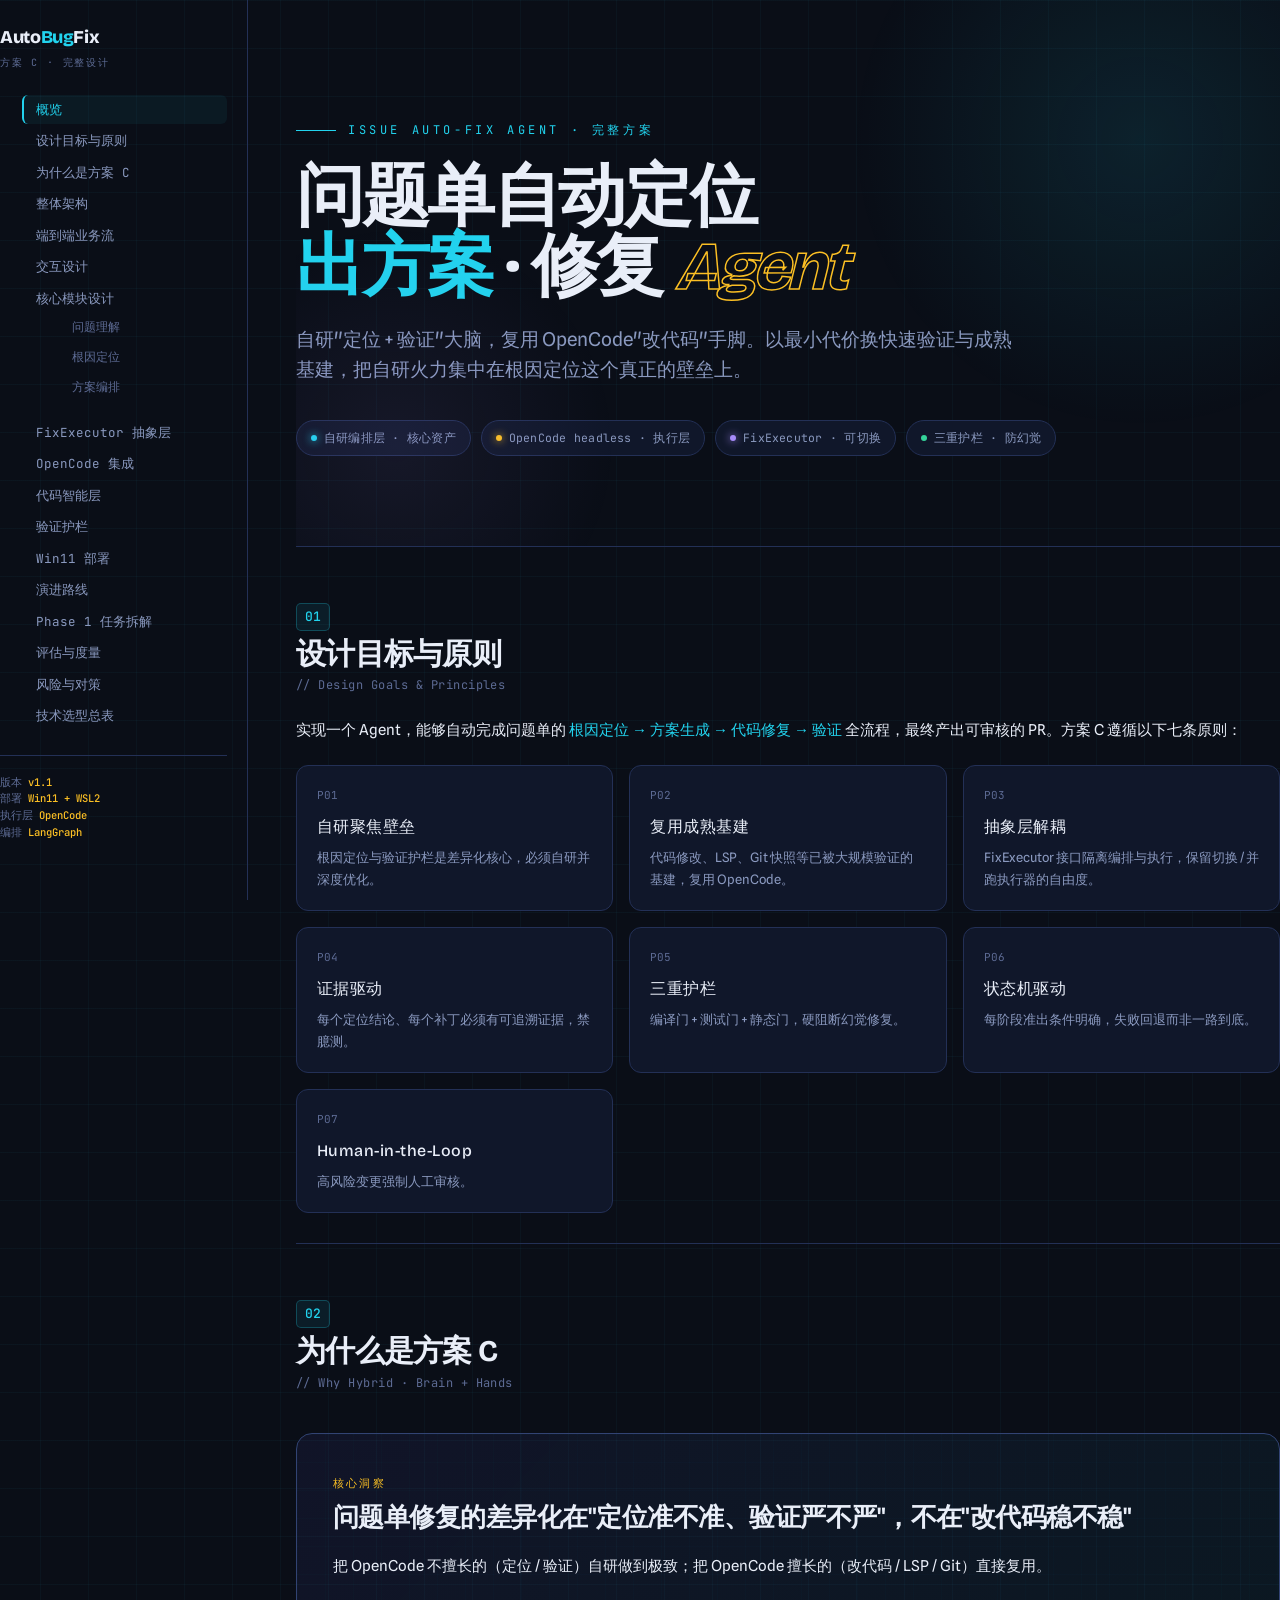
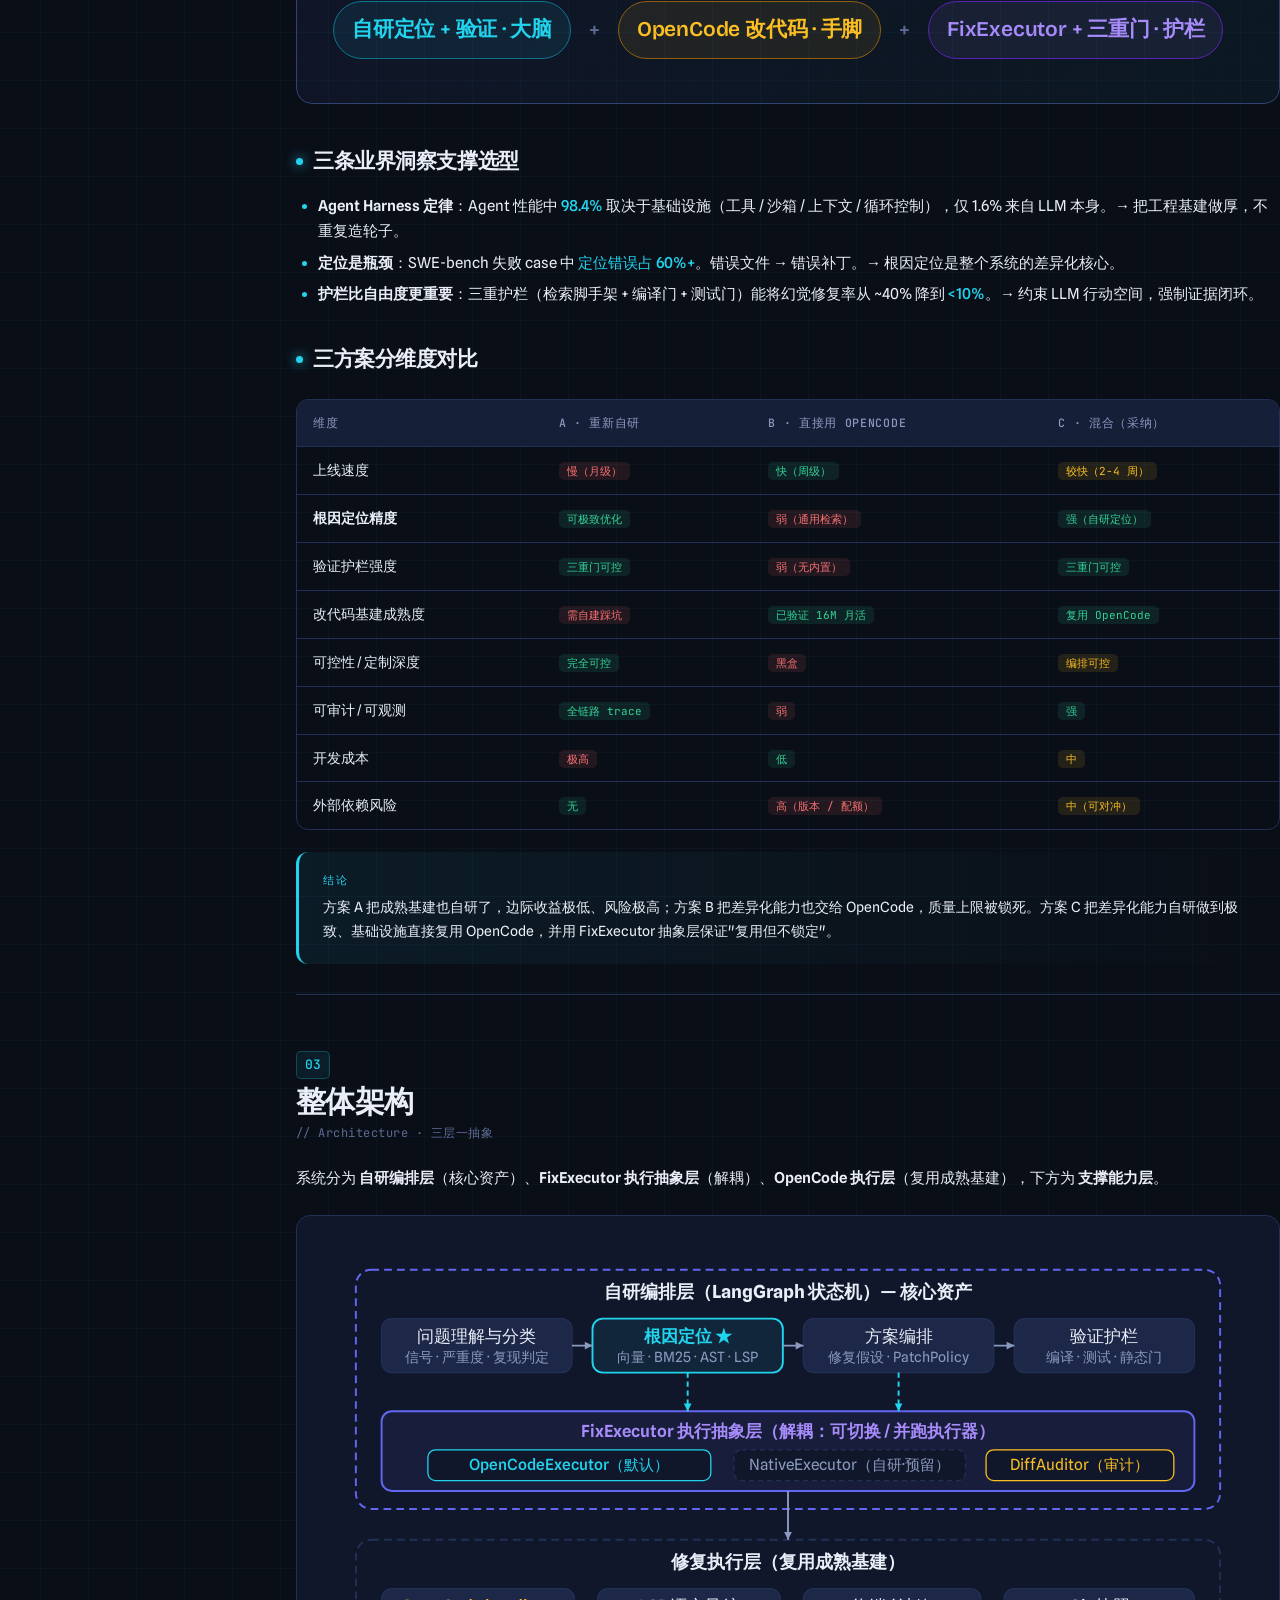
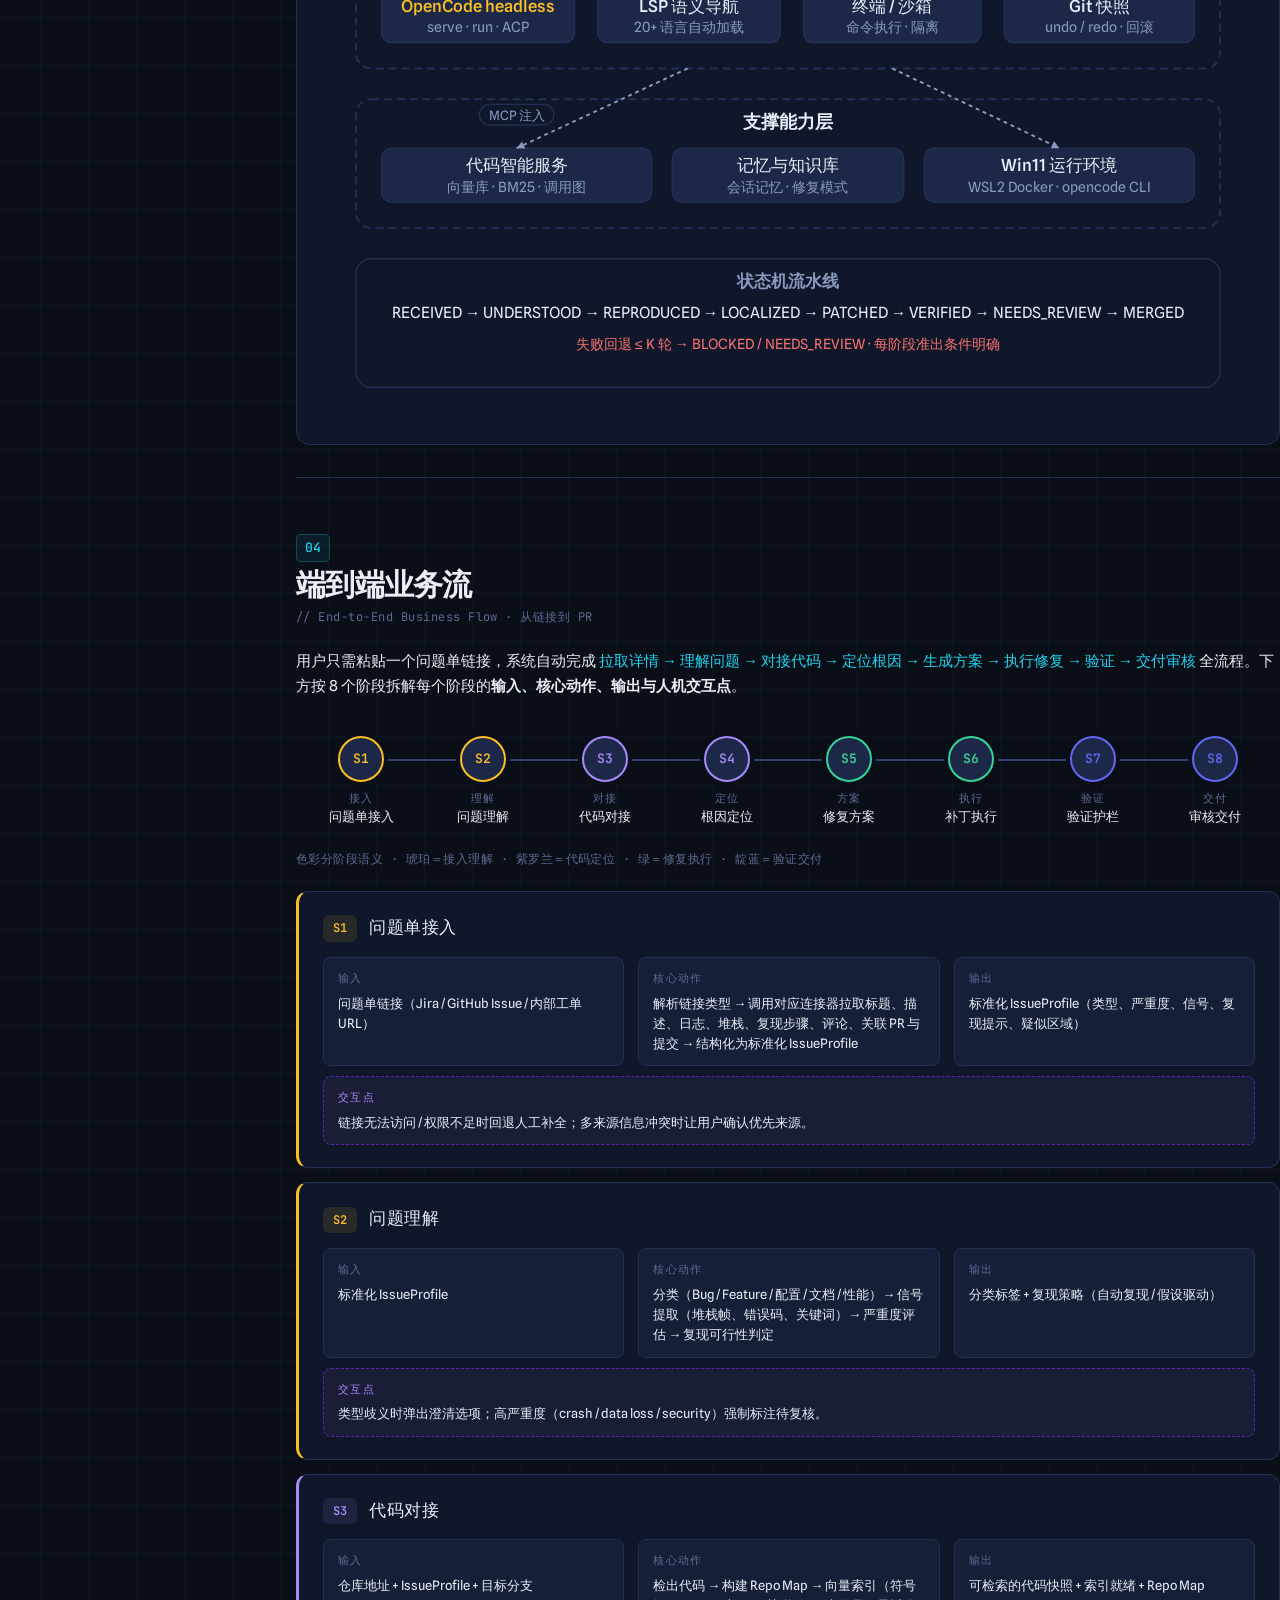
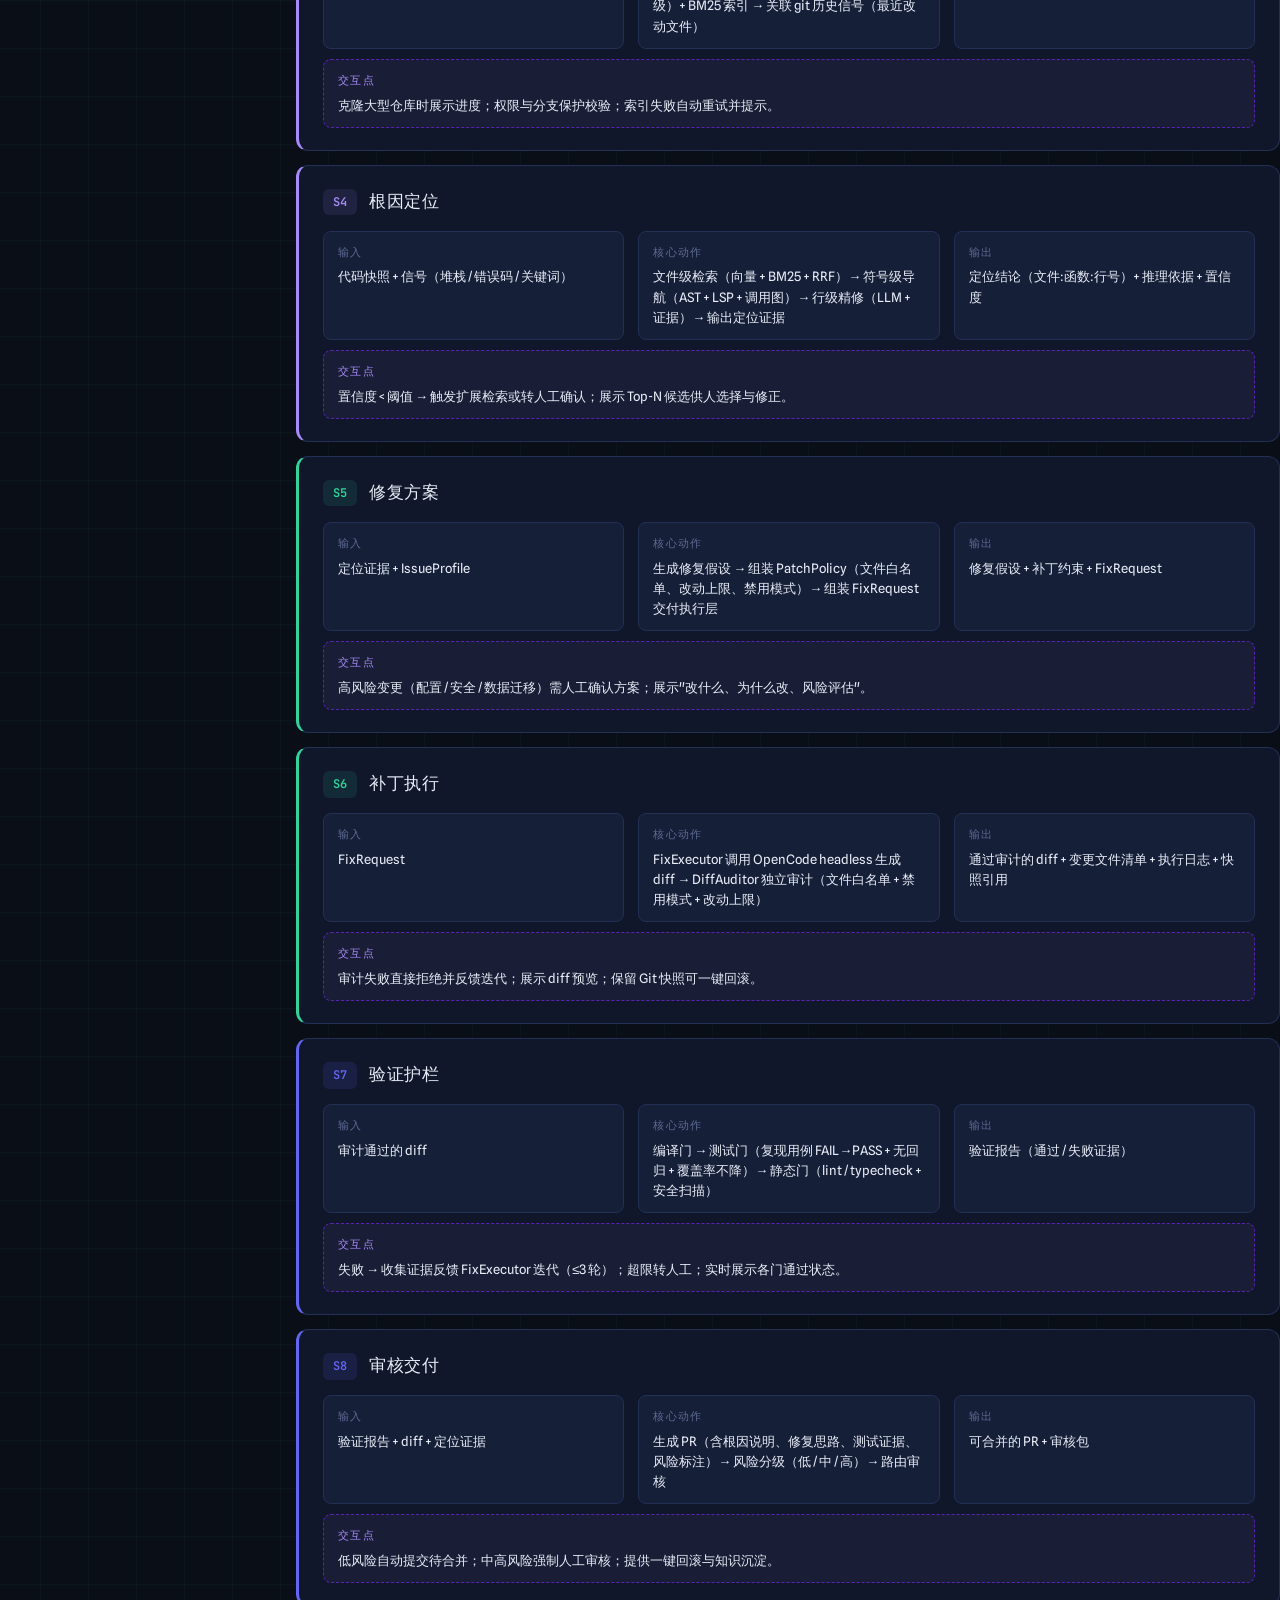
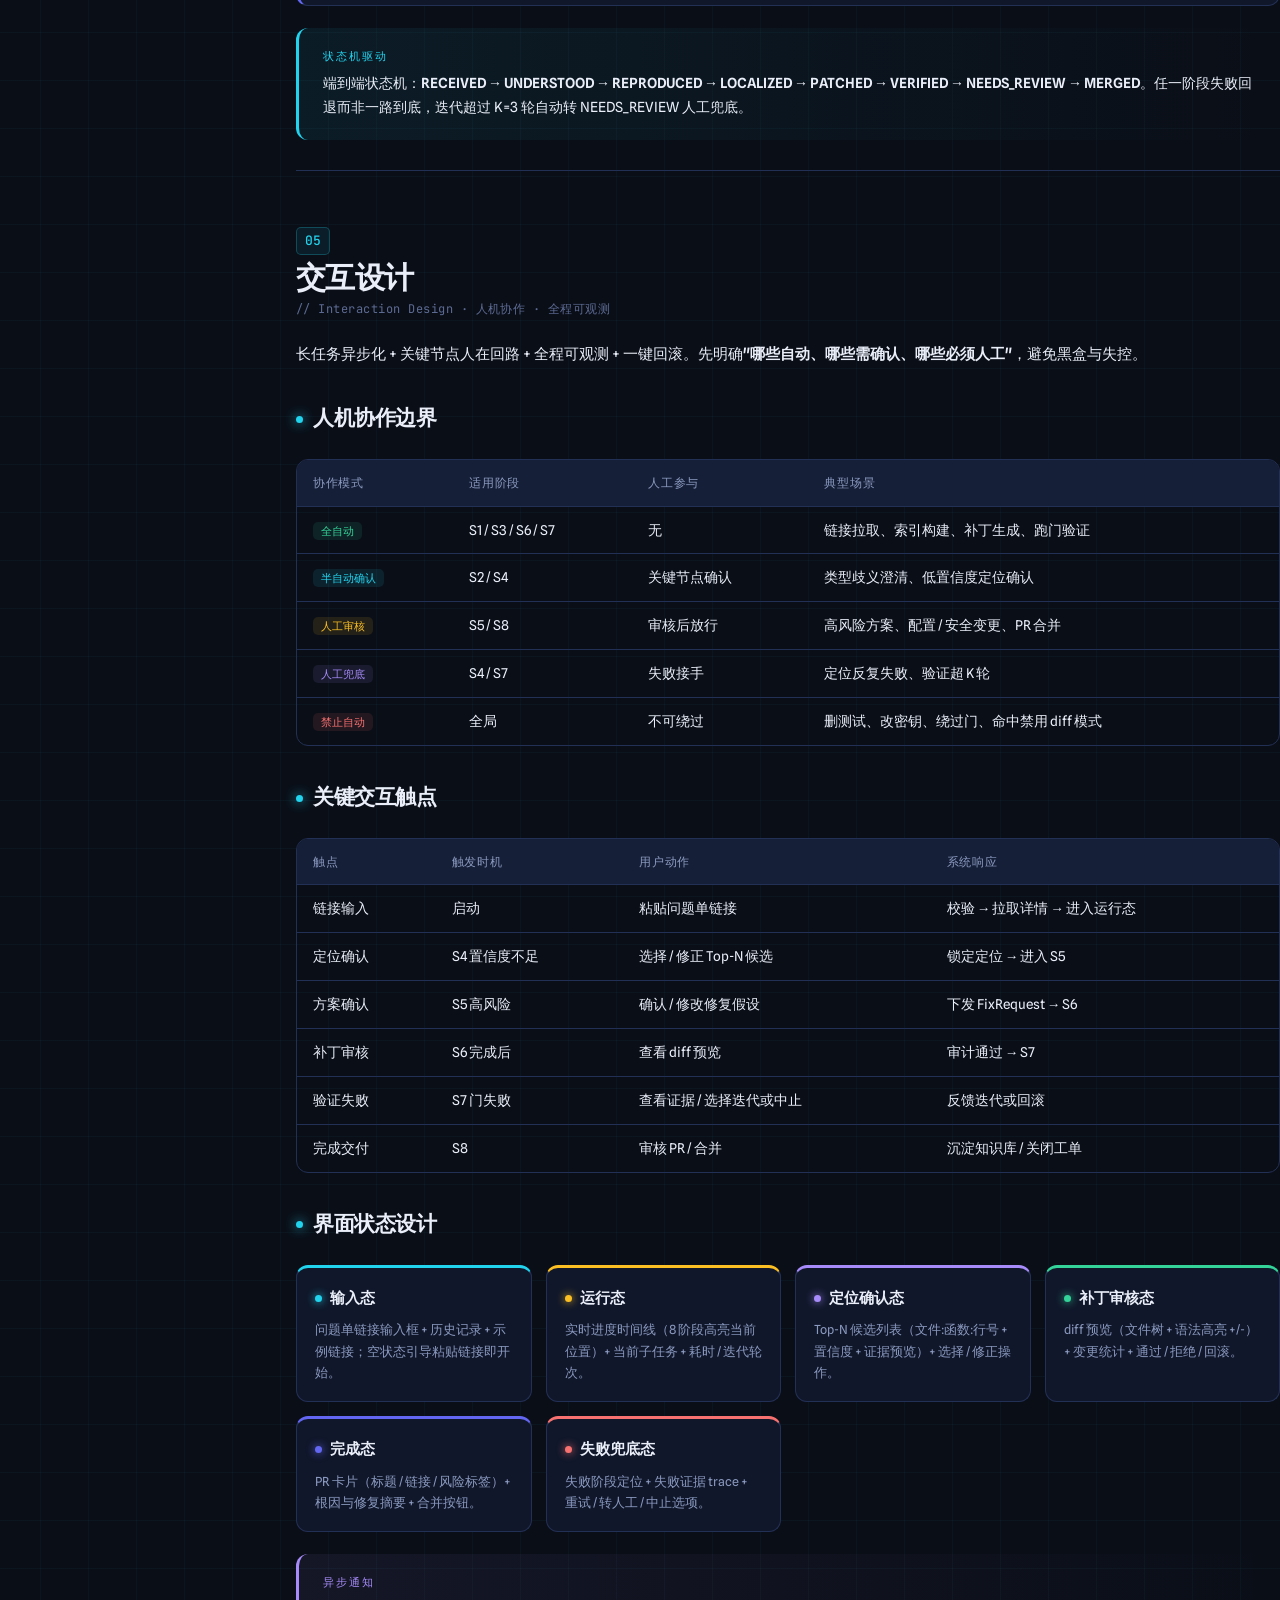
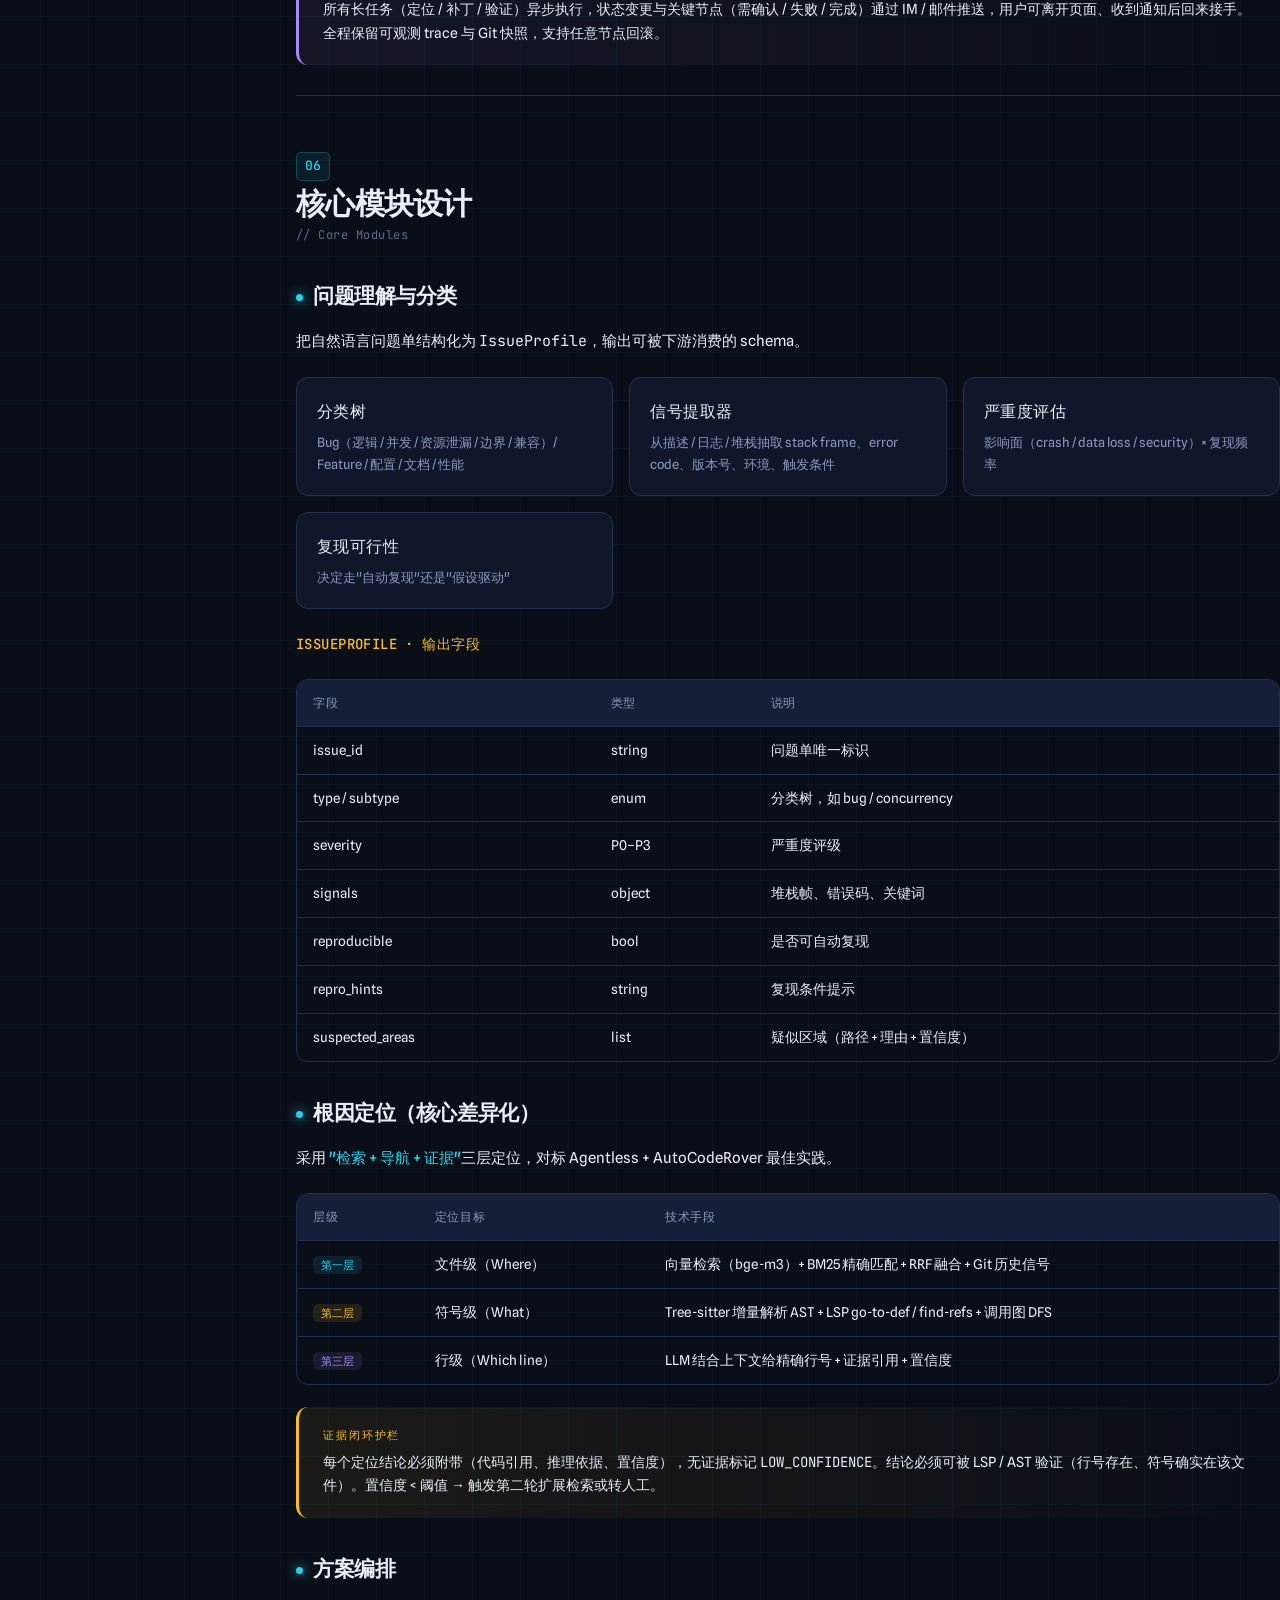
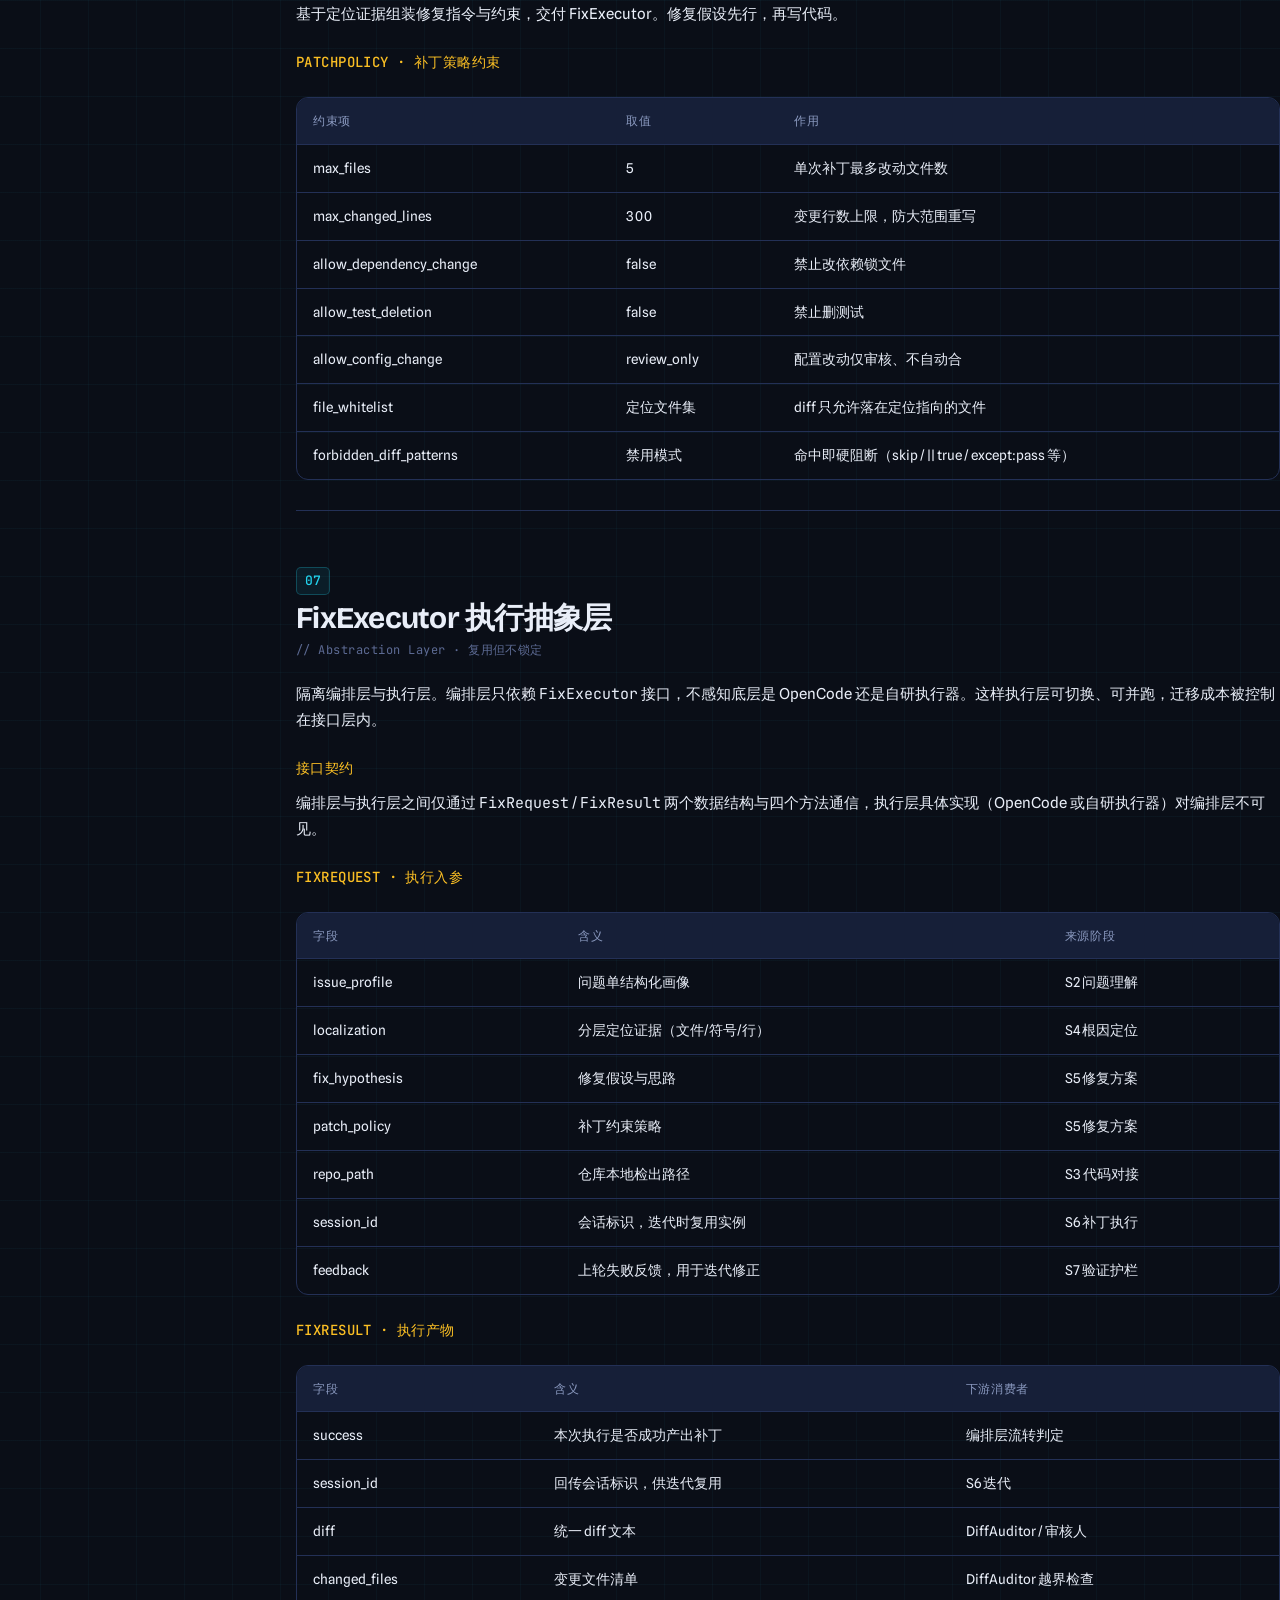
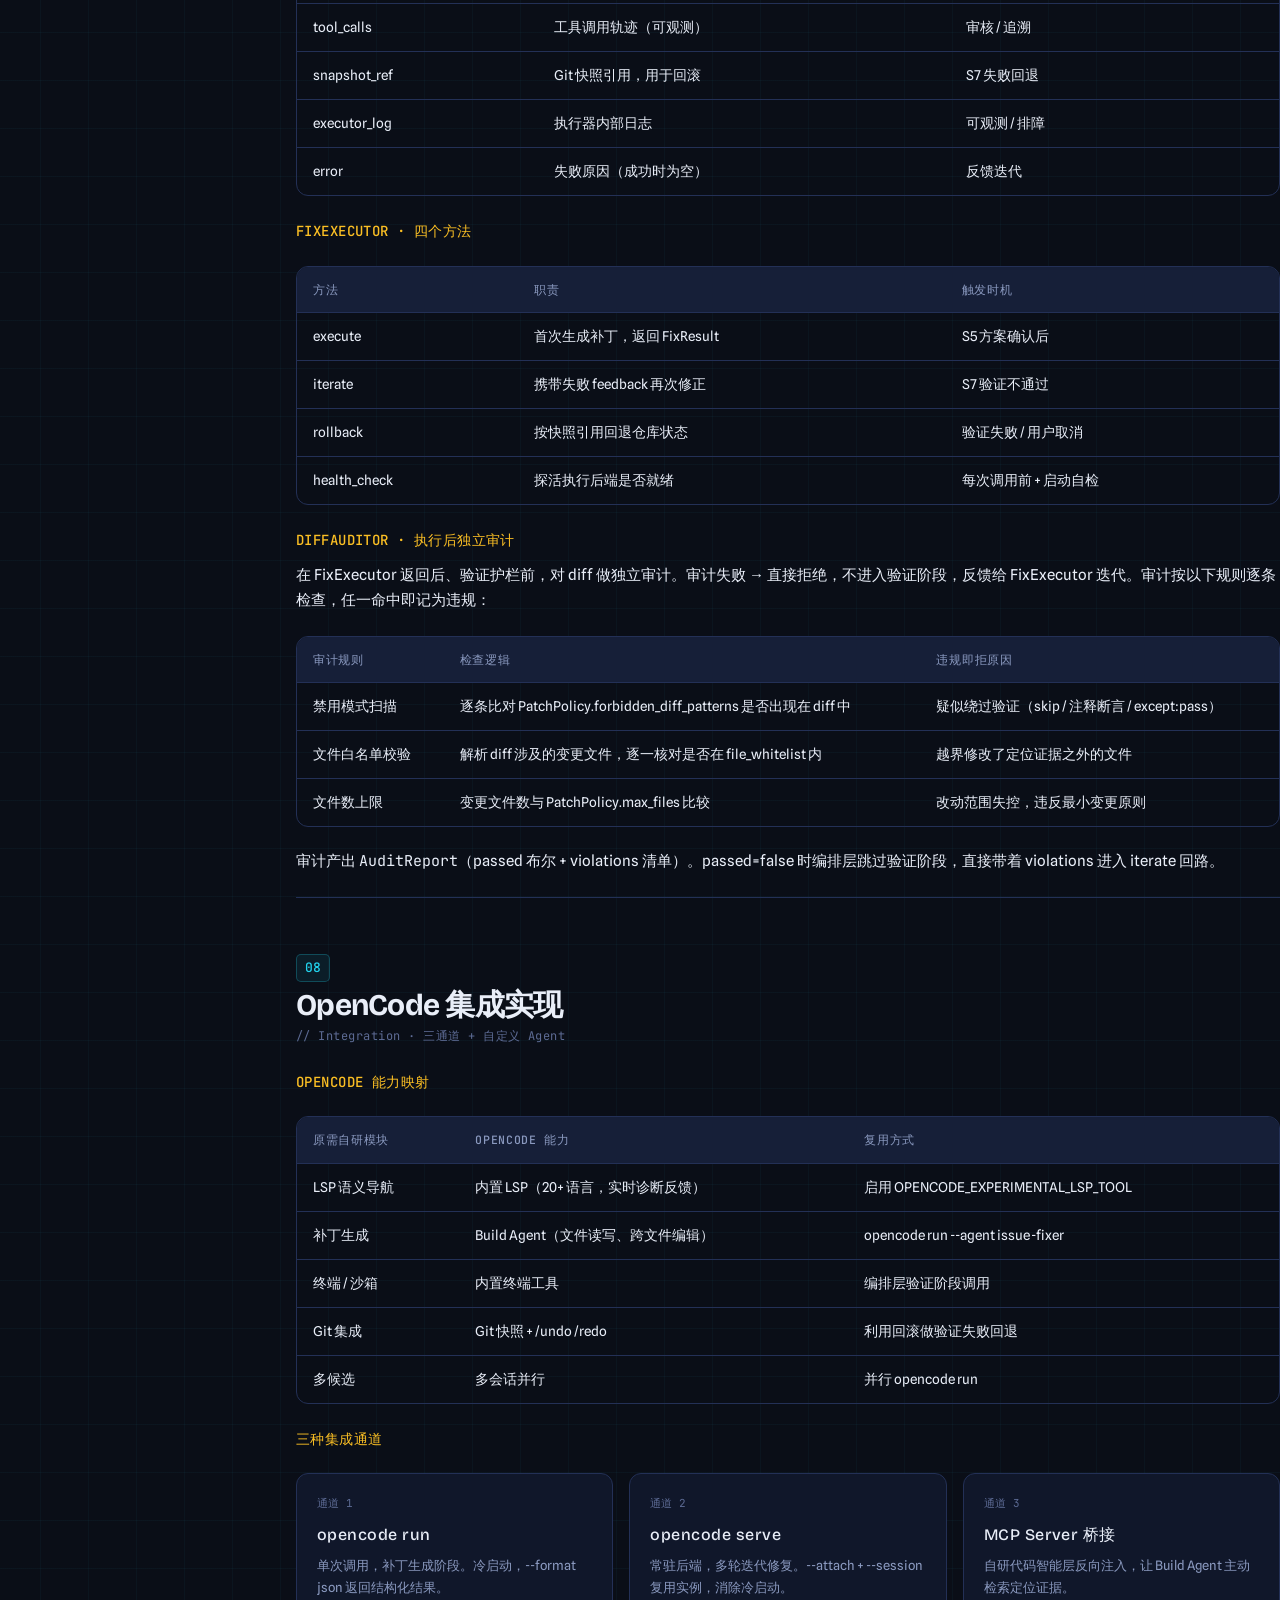
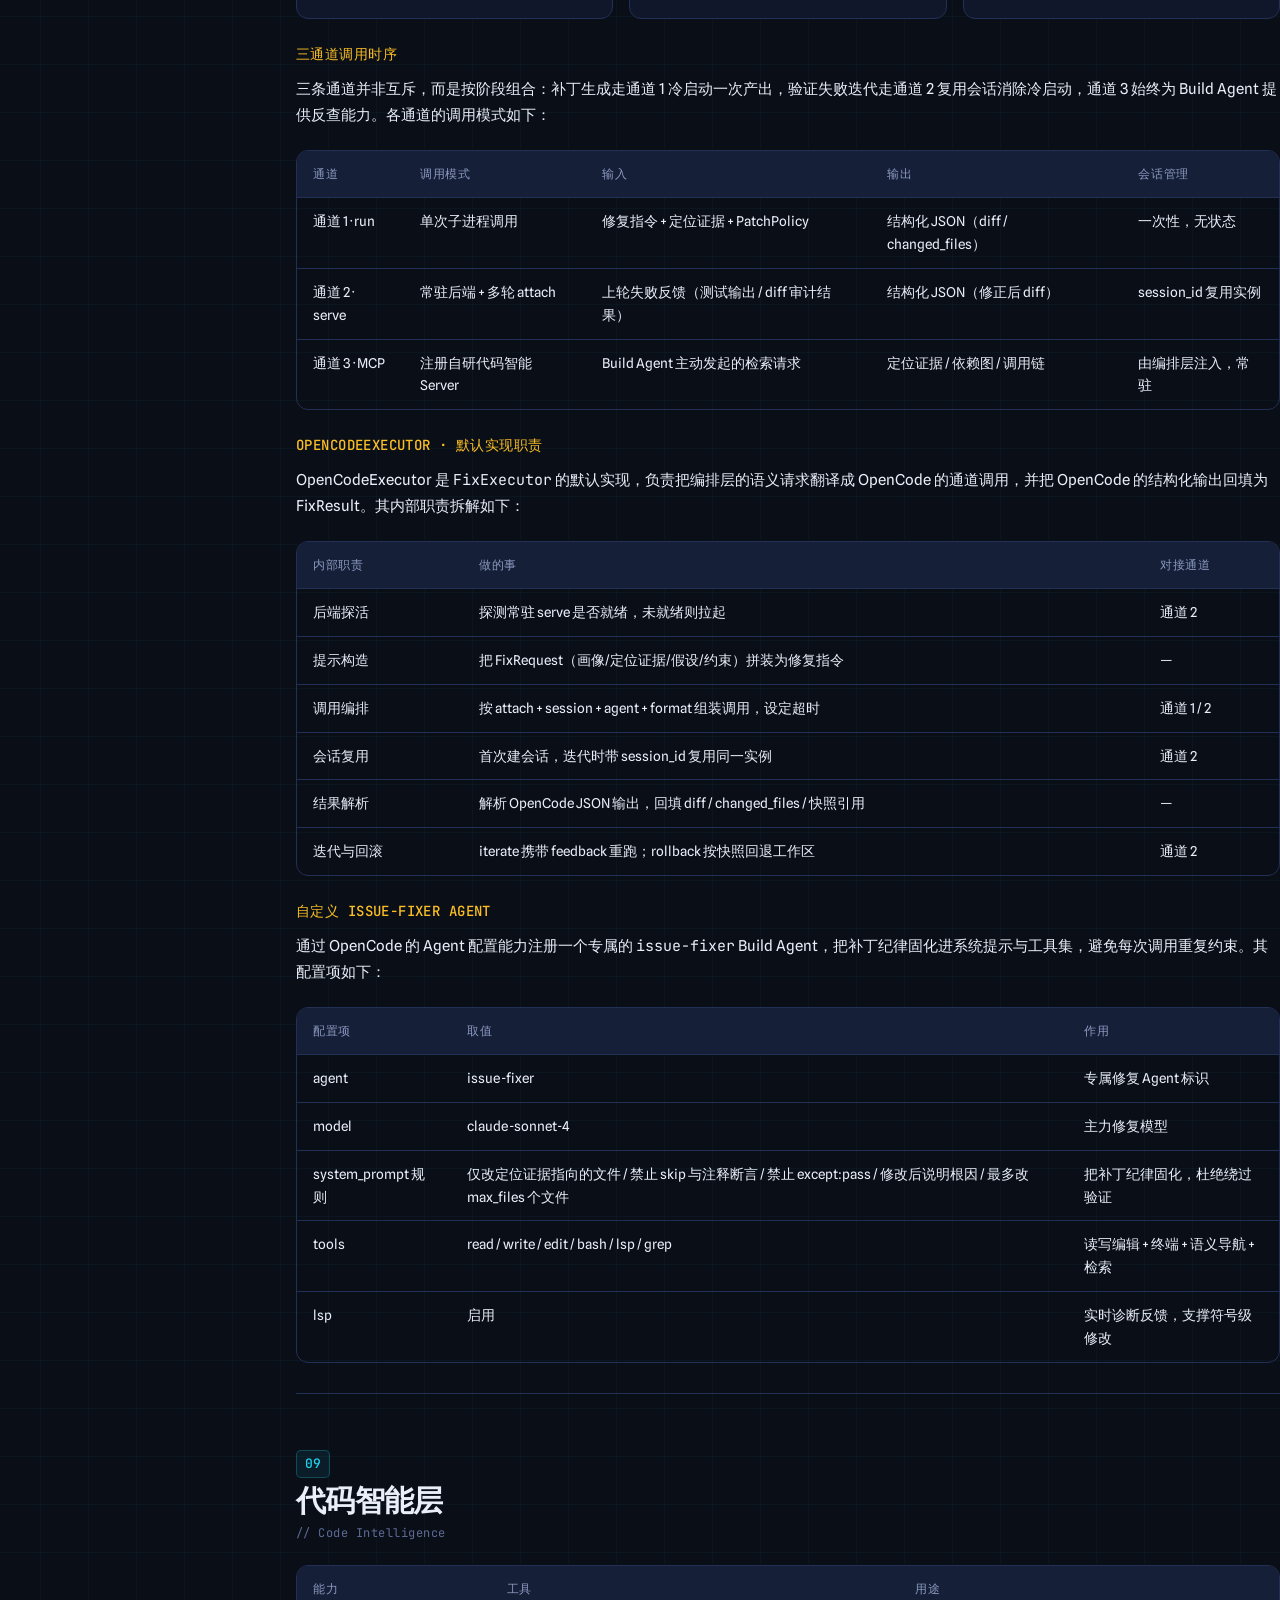
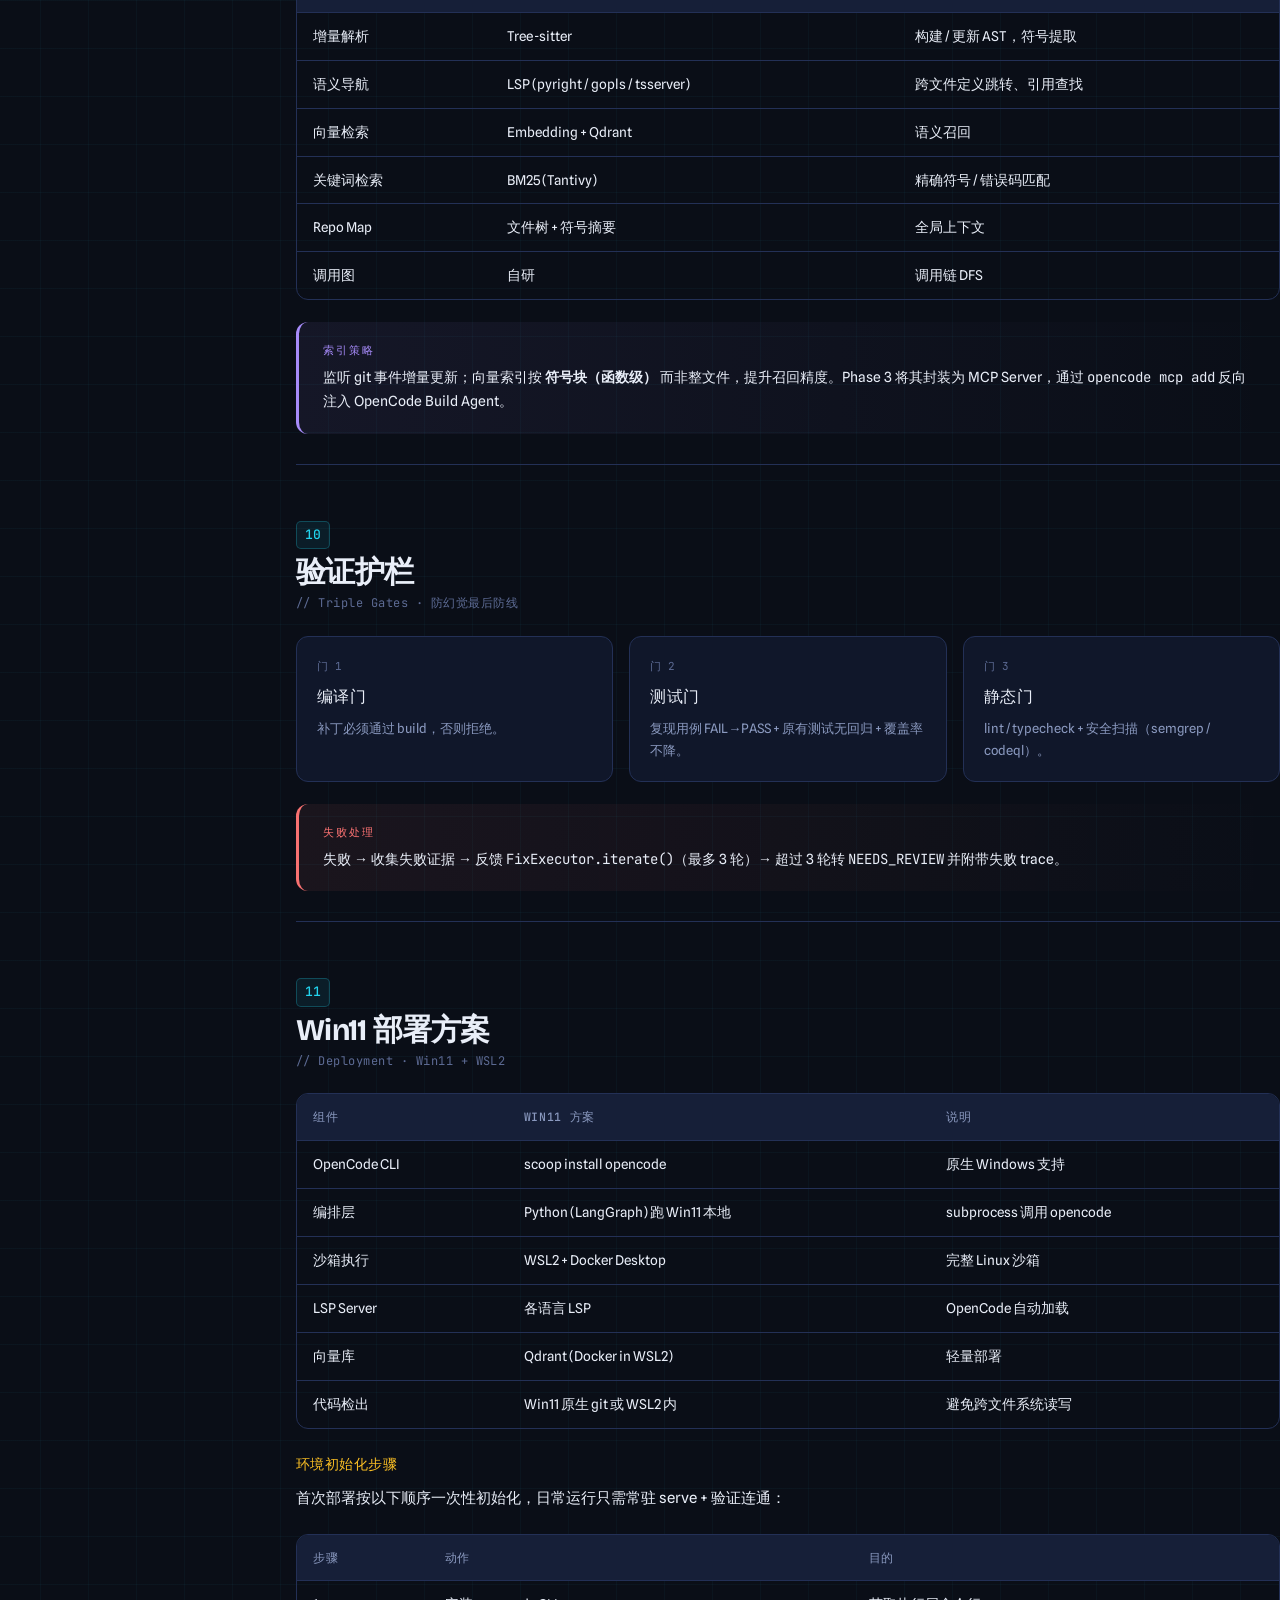
==== commit ac393069: "feat: 问题单自动修复Agent方案 Co-authored-by: traeagent <traeagent@users.noreply.github.com>" ====
--- a/AutoBugFix-Solution.html
+++ b/AutoBugFix-Solution.html
@@ -260,6 +260,63 @@
 @keyframes rv{to{opacity:1;transform:none}}
 .d1{animation-delay:.05s}.d2{animation-delay:.12s}.d3{animation-delay:.19s}.d4{animation-delay:.26s}.d5{animation-delay:.33s}
 
+/* business flow stepper */
+.flow{display:flex;align-items:flex-start;gap:0;margin:22px 0 6px;overflow-x:auto;padding:14px 4px 18px}
+.fstep{flex:1;min-width:118px;position:relative;text-align:center;padding:0 5px}
+.fstep .fnode{
+  width:46px;height:46px;border-radius:50%;margin:0 auto 10px;display:flex;align-items:center;justify-content:center;
+  font-family:var(--mono);font-weight:600;font-size:13px;color:var(--text);
+  background:var(--surface-3);border:2px solid var(--cyan);position:relative;z-index:2;box-shadow:0 0 0 4px var(--bg);
+}
+.fstep .fnode.c-amber{border-color:var(--amber);color:var(--amber)}
+.fstep .fnode.c-violet{border-color:var(--violet);color:var(--violet)}
+.fstep .fnode.c-green{border-color:var(--green);color:var(--green)}
+.fstep .fnode.c-brand{border-color:var(--brand);color:var(--brand)}
+.fstep .flab{font-family:var(--mono);font-size:10.5px;color:var(--text-dim);letter-spacing:.05em;line-height:1.3}
+.fstep .fname{font-size:12.5px;color:var(--text);font-weight:500;margin-top:3px;line-height:1.3}
+.fstep:not(:last-child)::after{
+  content:'';position:absolute;top:23px;left:calc(50% + 25px);width:calc(100% - 50px);height:2px;
+  background:var(--border-bright);z-index:1;
+}
+
+/* stage detail cards */
+.stage{background:var(--surface);border:1px solid var(--border);border-left:3px solid var(--cyan);border-radius:12px;padding:22px 24px;margin:14px 0}
+.stage.c-amber{border-left-color:var(--amber)}
+.stage.c-violet{border-left-color:var(--violet)}
+.stage.c-green{border-left-color:var(--green)}
+.stage.c-brand{border-left-color:var(--brand)}
+.stage .st-head{display:flex;align-items:center;gap:12px;margin-bottom:14px;flex-wrap:wrap}
+.stage .st-head .st-id{font-family:var(--mono);font-size:12px;font-weight:600;color:var(--cyan);background:rgba(34,211,238,.1);padding:3px 10px;border-radius:6px}
+.stage.c-amber .st-head .st-id{color:var(--amber);background:rgba(251,191,36,.1)}
+.stage.c-violet .st-head .st-id{color:var(--violet);background:rgba(167,139,250,.1)}
+.stage.c-green .st-head .st-id{color:var(--green);background:rgba(52,211,153,.1)}
+.stage.c-brand .st-head .st-id{color:var(--brand);background:rgba(99,102,241,.12)}
+.stage .st-head h4{margin:0;text-transform:none;font-family:var(--disp);font-size:17px;color:var(--text)}
+.stage .st-grid{display:grid;grid-template-columns:repeat(3,1fr);gap:14px;margin-bottom:10px}
+.stage .st-cell{background:var(--surface-2);border:1px solid var(--border);border-radius:8px;padding:12px 14px}
+.stage .st-cl{font-family:var(--mono);font-size:10.5px;color:var(--text-dim);letter-spacing:.12em;text-transform:uppercase;margin-bottom:5px}
+.stage .st-cv{font-size:13px;color:var(--text);line-height:1.55}
+.stage .st-ix{margin-top:10px;padding:12px 14px;border-radius:8px;background:rgba(167,139,250,.06);border:1px dashed var(--violet-dim)}
+.stage .st-ix .st-cl{color:var(--violet)}
+
+/* UI state rail */
+.states{display:grid;grid-template-columns:repeat(auto-fit,minmax(232px,1fr));gap:14px;margin:22px 0}
+.state{background:var(--surface);border:1px solid var(--border);border-radius:12px;padding:18px;border-top:3px solid var(--cyan)}
+.state.s-run{border-top-color:var(--amber)}
+.state.s-confirm{border-top-color:var(--violet)}
+.state.s-review{border-top-color:var(--green)}
+.state.s-done{border-top-color:var(--brand)}
+.state.s-fail{border-top-color:var(--red)}
+.state .st-name{font-family:var(--disp);font-weight:600;font-size:15px;color:var(--text);margin-bottom:8px;display:flex;align-items:center;gap:8px}
+.state .st-name .pip{width:7px;height:7px;border-radius:50%;background:var(--cyan);box-shadow:0 0 8px var(--cyan)}
+.state.s-run .st-name .pip{background:var(--amber);box-shadow:0 0 8px var(--amber)}
+.state.s-confirm .st-name .pip{background:var(--violet);box-shadow:0 0 8px var(--violet)}
+.state.s-review .st-name .pip{background:var(--green);box-shadow:0 0 8px var(--green)}
+.state.s-done .st-name .pip{background:var(--brand);box-shadow:0 0 8px var(--brand)}
+.state.s-fail .st-name .pip{background:var(--red);box-shadow:0 0 8px var(--red)}
+.state p{font-size:12.5px;color:var(--text-mute);margin:0 0 8px}
+.state p:last-child{margin-bottom:0}
+
 /* mobile */
 @media(max-width:980px){
   .grid-layout{grid-template-columns:1fr}
@@ -267,6 +324,8 @@
   main{padding:0 0 60px}
   .roadmap,.week{grid-template-columns:1fr}
   .hero{padding:80px 0 60px}
+  .stage .st-grid{grid-template-columns:1fr}
+  .fstep{min-width:96px}
 }
 </style>
 </head>
@@ -282,6 +341,8 @@
         <li><a href="#principles">设计目标与原则</a></li>
         <li><a href="#why">为什么是方案 C</a></li>
         <li><a href="#arch">整体架构</a></li>
+        <li><a href="#flow">端到端业务流</a></li>
+        <li><a href="#ix">交互设计</a></li>
         <li><a href="#modules">核心模块设计</a>
           <ul class="sub">
             <li><a href="#mod-understand">问题理解</a></li>
@@ -302,7 +363,7 @@
       </ul>
     </nav>
     <div class="toc-meta">
-      版本 <b>v1.0</b><br>
+      版本 <b>v1.1</b><br>
       部署 <b>Win11 + WSL2</b><br>
       执行层 <b>OpenCode</b><br>
       编排 <b>LangGraph</b>
@@ -454,9 +515,184 @@
       </div>
     </section>
 
-    <!-- 4 MODULES -->
+    <!-- 4 端到端业务流 -->
+    <section id="flow">
+      <div class="sec-head"><span class="sec-num">04</span></div>
+      <h2>端到端业务流</h2>
+      <p class="sec-sub">// End-to-End Business Flow · 从链接到 PR</p>
+      <p>用户只需粘贴一个问题单链接，系统自动完成 <em>拉取详情 → 理解问题 → 对接代码 → 定位根因 → 生成方案 → 执行修复 → 验证 → 交付审核</em> 全流程。下方按 8 个阶段拆解每个阶段的<strong>输入、核心动作、输出与人机交互点</strong>。</p>
+
+      <div class="flow reveal">
+        <div class="fstep"><div class="fnode c-amber">S1</div><div class="flab">接入</div><div class="fname">问题单接入</div></div>
+        <div class="fstep"><div class="fnode c-amber">S2</div><div class="flab">理解</div><div class="fname">问题理解</div></div>
+        <div class="fstep"><div class="fnode c-violet">S3</div><div class="flab">对接</div><div class="fname">代码对接</div></div>
+        <div class="fstep"><div class="fnode c-violet">S4</div><div class="flab">定位</div><div class="fname">根因定位</div></div>
+        <div class="fstep"><div class="fnode c-green">S5</div><div class="flab">方案</div><div class="fname">修复方案</div></div>
+        <div class="fstep"><div class="fnode c-green">S6</div><div class="flab">执行</div><div class="fname">补丁执行</div></div>
+        <div class="fstep"><div class="fnode c-brand">S7</div><div class="flab">验证</div><div class="fname">验证护栏</div></div>
+        <div class="fstep"><div class="fnode c-brand">S8</div><div class="flab">交付</div><div class="fname">审核交付</div></div>
+      </div>
+      <p class="sec-sub" style="margin-top:0">色彩分阶段语义 · 琥珀＝接入理解 · 紫罗兰＝代码定位 · 绿＝修复执行 · 靛蓝＝验证交付</p>
+
+      <div class="stage c-amber">
+        <div class="st-head"><span class="st-id">S1</span><h4>问题单接入</h4></div>
+        <div class="st-grid">
+          <div class="st-cell"><div class="st-cl">输入</div><div class="st-cv">问题单链接（Jira / GitHub Issue / 内部工单 URL）</div></div>
+          <div class="st-cell"><div class="st-cl">核心动作</div><div class="st-cv">解析链接类型 → 调用对应连接器拉取标题、描述、日志、堆栈、复现步骤、评论、关联 PR 与提交 → 结构化为标准化 IssueProfile</div></div>
+          <div class="st-cell"><div class="st-cl">输出</div><div class="st-cv">标准化 IssueProfile（类型、严重度、信号、复现提示、疑似区域）</div></div>
+        </div>
+        <div class="st-ix"><div class="st-cl">交互点</div><div class="st-cv">链接无法访问 / 权限不足时回退人工补全；多来源信息冲突时让用户确认优先来源。</div></div>
+      </div>
+
+      <div class="stage c-amber">
+        <div class="st-head"><span class="st-id">S2</span><h4>问题理解</h4></div>
+        <div class="st-grid">
+          <div class="st-cell"><div class="st-cl">输入</div><div class="st-cv">标准化 IssueProfile</div></div>
+          <div class="st-cell"><div class="st-cl">核心动作</div><div class="st-cv">分类（Bug / Feature / 配置 / 文档 / 性能）→ 信号提取（堆栈帧、错误码、关键词）→ 严重度评估 → 复现可行性判定</div></div>
+          <div class="st-cell"><div class="st-cl">输出</div><div class="st-cv">分类标签 + 复现策略（自动复现 / 假设驱动）</div></div>
+        </div>
+        <div class="st-ix"><div class="st-cl">交互点</div><div class="st-cv">类型歧义时弹出澄清选项；高严重度（crash / data loss / security）强制标注待复核。</div></div>
+      </div>
+
+      <div class="stage c-violet">
+        <div class="st-head"><span class="st-id">S3</span><h4>代码对接</h4></div>
+        <div class="st-grid">
+          <div class="st-cell"><div class="st-cl">输入</div><div class="st-cv">仓库地址 + IssueProfile + 目标分支</div></div>
+          <div class="st-cell"><div class="st-cl">核心动作</div><div class="st-cv">检出代码 → 构建 Repo Map → 向量索引（符号级）+ BM25 索引 → 关联 git 历史信号（最近改动文件）</div></div>
+          <div class="st-cell"><div class="st-cl">输出</div><div class="st-cv">可检索的代码快照 + 索引就绪 + Repo Map</div></div>
+        </div>
+        <div class="st-ix"><div class="st-cl">交互点</div><div class="st-cv">克隆大型仓库时展示进度；权限与分支保护校验；索引失败自动重试并提示。</div></div>
+      </div>
+
+      <div class="stage c-violet">
+        <div class="st-head"><span class="st-id">S4</span><h4>根因定位</h4></div>
+        <div class="st-grid">
+          <div class="st-cell"><div class="st-cl">输入</div><div class="st-cv">代码快照 + 信号（堆栈 / 错误码 / 关键词）</div></div>
+          <div class="st-cell"><div class="st-cl">核心动作</div><div class="st-cv">文件级检索（向量 + BM25 + RRF）→ 符号级导航（AST + LSP + 调用图）→ 行级精修（LLM + 证据）→ 输出定位证据</div></div>
+          <div class="st-cell"><div class="st-cl">输出</div><div class="st-cv">定位结论（文件:函数:行号）+ 推理依据 + 置信度</div></div>
+        </div>
+        <div class="st-ix"><div class="st-cl">交互点</div><div class="st-cv">置信度 &lt; 阈值 → 触发扩展检索或转人工确认；展示 Top-N 候选供人选择与修正。</div></div>
+      </div>
+
+      <div class="stage c-green">
+        <div class="st-head"><span class="st-id">S5</span><h4>修复方案</h4></div>
+        <div class="st-grid">
+          <div class="st-cell"><div class="st-cl">输入</div><div class="st-cv">定位证据 + IssueProfile</div></div>
+          <div class="st-cell"><div class="st-cl">核心动作</div><div class="st-cv">生成修复假设 → 组装 PatchPolicy（文件白名单、改动上限、禁用模式）→ 组装 FixRequest 交付执行层</div></div>
+          <div class="st-cell"><div class="st-cl">输出</div><div class="st-cv">修复假设 + 补丁约束 + FixRequest</div></div>
+        </div>
+        <div class="st-ix"><div class="st-cl">交互点</div><div class="st-cv">高风险变更（配置 / 安全 / 数据迁移）需人工确认方案；展示"改什么、为什么改、风险评估"。</div></div>
+      </div>
+
+      <div class="stage c-green">
+        <div class="st-head"><span class="st-id">S6</span><h4>补丁执行</h4></div>
+        <div class="st-grid">
+          <div class="st-cell"><div class="st-cl">输入</div><div class="st-cv">FixRequest</div></div>
+          <div class="st-cell"><div class="st-cl">核心动作</div><div class="st-cv">FixExecutor 调用 OpenCode headless 生成 diff → DiffAuditor 独立审计（文件白名单 + 禁用模式 + 改动上限）</div></div>
+          <div class="st-cell"><div class="st-cl">输出</div><div class="st-cv">通过审计的 diff + 变更文件清单 + 执行日志 + 快照引用</div></div>
+        </div>
+        <div class="st-ix"><div class="st-cl">交互点</div><div class="st-cv">审计失败直接拒绝并反馈迭代；展示 diff 预览；保留 Git 快照可一键回滚。</div></div>
+      </div>
+
+      <div class="stage c-brand">
+        <div class="st-head"><span class="st-id">S7</span><h4>验证护栏</h4></div>
+        <div class="st-grid">
+          <div class="st-cell"><div class="st-cl">输入</div><div class="st-cv">审计通过的 diff</div></div>
+          <div class="st-cell"><div class="st-cl">核心动作</div><div class="st-cv">编译门 → 测试门（复现用例 FAIL→PASS + 无回归 + 覆盖率不降）→ 静态门（lint / typecheck + 安全扫描）</div></div>
+          <div class="st-cell"><div class="st-cl">输出</div><div class="st-cv">验证报告（通过 / 失败证据）</div></div>
+        </div>
+        <div class="st-ix"><div class="st-cl">交互点</div><div class="st-cv">失败 → 收集证据反馈 FixExecutor 迭代（≤3 轮）；超限转人工；实时展示各门通过状态。</div></div>
+      </div>
+
+      <div class="stage c-brand">
+        <div class="st-head"><span class="st-id">S8</span><h4>审核交付</h4></div>
+        <div class="st-grid">
+          <div class="st-cell"><div class="st-cl">输入</div><div class="st-cv">验证报告 + diff + 定位证据</div></div>
+          <div class="st-cell"><div class="st-cl">核心动作</div><div class="st-cv">生成 PR（含根因说明、修复思路、测试证据、风险标注）→ 风险分级（低 / 中 / 高）→ 路由审核</div></div>
+          <div class="st-cell"><div class="st-cl">输出</div><div class="st-cv">可合并的 PR + 审核包</div></div>
+        </div>
+        <div class="st-ix"><div class="st-cl">交互点</div><div class="st-cv">低风险自动提交待合并；中高风险强制人工审核；提供一键回滚与知识沉淀。</div></div>
+      </div>
+
+      <div class="callout cyan">
+        <span class="cl-label">状态机驱动</span>
+        端到端状态机：<strong>RECEIVED → UNDERSTOOD → REPRODUCED → LOCALIZED → PATCHED → VERIFIED → NEEDS_REVIEW → MERGED</strong>。任一阶段失败回退而非一路到底，迭代超过 K=3 轮自动转 NEEDS_REVIEW 人工兜底。
+      </div>
+    </section>
+
+    <!-- 5 交互设计 -->
+    <section id="ix">
+      <div class="sec-head"><span class="sec-num">05</span></div>
+      <h2>交互设计</h2>
+      <p class="sec-sub">// Interaction Design · 人机协作 · 全程可观测</p>
+      <p>长任务异步化 + 关键节点人在回路 + 全程可观测 + 一键回滚。先明确<strong>"哪些自动、哪些需确认、哪些必须人工"</strong>，避免黑盒与失控。</p>
+
+      <h3><span class="dot"></span>人机协作边界</h3>
+      <div class="tbl-wrap">
+        <table>
+          <thead><tr><th>协作模式</th><th>适用阶段</th><th>人工参与</th><th>典型场景</th></tr></thead>
+          <tbody>
+            <tr><td><span class="tag green">全自动</span></td><td>S1 / S3 / S6 / S7</td><td>无</td><td>链接拉取、索引构建、补丁生成、跑门验证</td></tr>
+            <tr><td><span class="tag cyan">半自动确认</span></td><td>S2 / S4</td><td>关键节点确认</td><td>类型歧义澄清、低置信度定位确认</td></tr>
+            <tr><td><span class="tag amber">人工审核</span></td><td>S5 / S8</td><td>审核后放行</td><td>高风险方案、配置 / 安全变更、PR 合并</td></tr>
+            <tr><td><span class="tag violet">人工兜底</span></td><td>S4 / S7</td><td>失败接手</td><td>定位反复失败、验证超 K 轮</td></tr>
+            <tr><td><span class="tag red">禁止自动</span></td><td>全局</td><td>不可绕过</td><td>删测试、改密钥、绕过门、命中禁用 diff 模式</td></tr>
+          </tbody>
+        </table>
+      </div>
+
+      <h3><span class="dot"></span>关键交互触点</h3>
+      <div class="tbl-wrap">
+        <table>
+          <thead><tr><th>触点</th><th>触发时机</th><th>用户动作</th><th>系统响应</th></tr></thead>
+          <tbody>
+            <tr><td>链接输入</td><td>启动</td><td>粘贴问题单链接</td><td>校验 → 拉取详情 → 进入运行态</td></tr>
+            <tr><td>定位确认</td><td>S4 置信度不足</td><td>选择 / 修正 Top-N 候选</td><td>锁定定位 → 进入 S5</td></tr>
+            <tr><td>方案确认</td><td>S5 高风险</td><td>确认 / 修改修复假设</td><td>下发 FixRequest → S6</td></tr>
+            <tr><td>补丁审核</td><td>S6 完成后</td><td>查看 diff 预览</td><td>审计通过 → S7</td></tr>
+            <tr><td>验证失败</td><td>S7 门失败</td><td>查看证据 / 选择迭代或中止</td><td>反馈迭代或回滚</td></tr>
+            <tr><td>完成交付</td><td>S8</td><td>审核 PR / 合并</td><td>沉淀知识库 / 关闭工单</td></tr>
+          </tbody>
+        </table>
+      </div>
+
+      <h3><span class="dot"></span>界面状态设计</h3>
+      <div class="states">
+        <div class="state s-input">
+          <div class="st-name"><span class="pip"></span>输入态</div>
+          <p>问题单链接输入框 + 历史记录 + 示例链接；空状态引导粘贴链接即开始。</p>
+        </div>
+        <div class="state s-run">
+          <div class="st-name"><span class="pip"></span>运行态</div>
+          <p>实时进度时间线（8 阶段高亮当前位置）+ 当前子任务 + 耗时 / 迭代轮次。</p>
+        </div>
+        <div class="state s-confirm">
+          <div class="st-name"><span class="pip"></span>定位确认态</div>
+          <p>Top-N 候选列表（文件:函数:行号 + 置信度 + 证据预览）+ 选择 / 修正操作。</p>
+        </div>
+        <div class="state s-review">
+          <div class="st-name"><span class="pip"></span>补丁审核态</div>
+          <p>diff 预览（文件树 + 语法高亮 +/-）+ 变更统计 + 通过 / 拒绝 / 回滚。</p>
+        </div>
+        <div class="state s-done">
+          <div class="st-name"><span class="pip"></span>完成态</div>
+          <p>PR 卡片（标题 / 链接 / 风险标签）+ 根因与修复摘要 + 合并按钮。</p>
+        </div>
+        <div class="state s-fail">
+          <div class="st-name"><span class="pip"></span>失败兜底态</div>
+          <p>失败阶段定位 + 失败证据 trace + 重试 / 转人工 / 中止选项。</p>
+        </div>
+      </div>
+
+      <div class="callout violet">
+        <span class="cl-label">异步通知</span>
+        所有长任务（定位 / 补丁 / 验证）异步执行，状态变更与关键节点（需确认 / 失败 / 完成）通过 IM / 邮件推送，用户可离开页面、收到通知后回来接手。全程保留可观测 trace 与 Git 快照，支持任意节点回滚。
+      </div>
+    </section>
+
+    <!-- 6 MODULES -->
     <section id="modules">
-      <div class="sec-head"><span class="sec-num">04</span></div>
+      <div class="sec-head"><span class="sec-num">06</span></div>
       <h2>核心模块设计</h2>
       <p class="sec-sub">// Core Modules</p>
 
@@ -468,20 +704,20 @@
         <div class="card"><h4>严重度评估</h4><p>影响面（crash / data loss / security）× 复现频率</p></div>
         <div class="card"><h4>复现可行性</h4><p>决定走"自动复现"还是"假设驱动"</p></div>
       </div>
-      <div class="code">
-        <div class="code-head"><span class="dots"><i></i><i></i><i></i></span><span>IssueProfile · 输出 schema</span><span class="lang">json</span></div>
-<pre><span class="p">{</span>
-  <span class="t">"issue_id"</span>: <span class="s">"ISS-1234"</span>,
-  <span class="t">"type"</span>: <span class="s">"bug"</span>, <span class="t">"subtype"</span>: <span class="s">"concurrency"</span>, <span class="t">"severity"</span>: <span class="s">"P1"</span>,
-  <span class="t">"signals"</span>: <span class="p">{</span>
-    <span class="t">"stack_frames"</span>: [<span class="s">"com.app.Service.handle(:88)"</span>, <span class="s">"com.app.Pool.acquire(:42)"</span>],
-    <span class="t">"error_codes"</span>: [<span class="s">"DEADLOCK_DETECTED"</span>],
-    <span class="t">"keywords"</span>: [<span class="s">"连接池"</span>, <span class="s">"超时"</span>, <span class="s">"并发"</span>]
-  <span class="p">}</span>,
-  <span class="t">"reproducible"</span>: <span class="k">true</span>,
-  <span class="t">"repro_hints"</span>: <span class="s">"高并发下连续调用 acquire()，约 50 QPS 触发"</span>,
-  <span class="t">"suspected_areas"</span>: [<span class="p">{</span><span class="t">"path"</span>: <span class="s">"src/.../Pool.java"</span>, <span class="t">"reason"</span>: <span class="s">"堆栈顶层"</span>, <span class="t">"confidence"</span>: <span class="n">0.85</span><span class="p">}</span>]
-<span class="p">}</span></pre>
+      <h4>IssueProfile · 输出字段</h4>
+      <div class="tbl-wrap">
+        <table>
+          <thead><tr><th>字段</th><th>类型</th><th>说明</th></tr></thead>
+          <tbody>
+            <tr><td>issue_id</td><td>string</td><td>问题单唯一标识</td></tr>
+            <tr><td>type / subtype</td><td>enum</td><td>分类树，如 bug / concurrency</td></tr>
+            <tr><td>severity</td><td>P0–P3</td><td>严重度评级</td></tr>
+            <tr><td>signals</td><td>object</td><td>堆栈帧、错误码、关键词</td></tr>
+            <tr><td>reproducible</td><td>bool</td><td>是否可自动复现</td></tr>
+            <tr><td>repro_hints</td><td>string</td><td>复现条件提示</td></tr>
+            <tr><td>suspected_areas</td><td>list</td><td>疑似区域（路径 + 理由 + 置信度）</td></tr>
+          </tbody>
+        </table>
       </div>
 
       <h3 id="mod-locate"><span class="dot"></span>根因定位（核心差异化）</h3>
@@ -503,88 +739,97 @@
 
       <h3 id="mod-orchestrate"><span class="dot"></span>方案编排</h3>
       <p>基于定位证据组装修复指令与约束，交付 FixExecutor。修复假设先行，再写代码。</p>
-      <div class="code">
-        <div class="code-head"><span class="dots"><i></i><i></i><i></i></span><span>PatchPolicy · 补丁策略约束</span><span class="lang">json</span></div>
-<pre><span class="p">{</span>
-  <span class="t">"max_files"</span>: <span class="n">5</span>,
-  <span class="t">"max_changed_lines"</span>: <span class="n">300</span>,
-  <span class="t">"allow_dependency_change"</span>: <span class="k">false</span>,
-  <span class="t">"allow_test_deletion"</span>: <span class="k">false</span>,
-  <span class="t">"allow_config_change"</span>: <span class="s">"review_only"</span>,
-  <span class="t">"file_whitelist"</span>: [<span class="s">"src/main/com/app/Pool.java"</span>, <span class="s">"src/main/com/app/Service.java"</span>],
-  <span class="t">"forbidden_diff_patterns"</span>: [
-    <span class="s">"@pytest.mark.skip"</span>, <span class="s">"pytest.skip("</span>, <span class="s">"|| true"</span>,
-    <span class="s">"continue-on-error: true"</span>, <span class="s">"except: pass"</span>, <span class="s">"except Exception: pass"</span>
-  ]
-<span class="p">}</span></pre>
-      </div>
-    </section>
-
-    <!-- 5 FIXEXEC -->
+      <h4>PatchPolicy · 补丁策略约束</h4>
+      <div class="tbl-wrap">
+        <table>
+          <thead><tr><th>约束项</th><th>取值</th><th>作用</th></tr></thead>
+          <tbody>
+            <tr><td>max_files</td><td>5</td><td>单次补丁最多改动文件数</td></tr>
+            <tr><td>max_changed_lines</td><td>300</td><td>变更行数上限，防大范围重写</td></tr>
+            <tr><td>allow_dependency_change</td><td>false</td><td>禁止改依赖锁文件</td></tr>
+            <tr><td>allow_test_deletion</td><td>false</td><td>禁止删测试</td></tr>
+            <tr><td>allow_config_change</td><td>review_only</td><td>配置改动仅审核、不自动合</td></tr>
+            <tr><td>file_whitelist</td><td>定位文件集</td><td>diff 只允许落在定位指向的文件</td></tr>
+            <tr><td>forbidden_diff_patterns</td><td>禁用模式</td><td>命中即硬阻断（skip / || true / except:pass 等）</td></tr>
+          </tbody>
+        </table>
+      </div>
+    </section>
+
+    <!-- 7 FIXEXEC -->
     <section id="fixexec">
-      <div class="sec-head"><span class="sec-num">05</span></div>
+      <div class="sec-head"><span class="sec-num">07</span></div>
       <h2>FixExecutor 执行抽象层</h2>
       <p class="sec-sub">// Abstraction Layer · 复用但不锁定</p>
       <p>隔离编排层与执行层。编排层只依赖 <code>FixExecutor</code> 接口，不感知底层是 OpenCode 还是自研执行器。这样执行层可切换、可并跑，迁移成本被控制在接口层内。</p>
 
       <h4>接口契约</h4>
-      <div class="code">
-        <div class="code-head"><span class="dots"><i></i><i></i><i></i></span><span>fix_executor.py · Protocol 契约</span><span class="lang">python</span></div>
-<pre><span class="k">from</span> typing <span class="k">import</span> Protocol
-<span class="k">from</span> pydantic <span class="k">import</span> BaseModel
-
-
-<span class="k">class</span> <span class="t">FixRequest</span>(BaseModel):
-    issue_profile: dict
-    localization: dict
-    fix_hypothesis: str
-    patch_policy: dict
-    repo_path: str
-    session_id: str | <span class="k">None</span> = <span class="k">None</span>
-    feedback: str | <span class="k">None</span> = <span class="k">None</span>
-
-
-<span class="k">class</span> <span class="t">FixResult</span>(BaseModel):
-    success: bool
-    session_id: str
-    diff: str
-    changed_files: list[str]
-    tool_calls: list[dict]
-    snapshot_ref: str
-    executor_log: str
-    error: str | <span class="k">None</span> = <span class="k">None</span>
-
-
-<span class="k">class</span> <span class="t">FixExecutor</span>(Protocol):
-    <span class="k">def</span> <span class="f">execute</span>(self, request: FixRequest) -> FixResult: ...
-    <span class="k">def</span> <span class="f">iterate</span>(self, request: FixRequest, feedback: str) -> FixResult: ...
-    <span class="k">def</span> <span class="f">rollback</span>(self, session_id: str, snapshot_ref: str) -> bool: ...
-    <span class="k">def</span> <span class="f">health_check</span>(self) -> bool: ...</pre>
+      <p>编排层与执行层之间仅通过 <code>FixRequest</code> / <code>FixResult</code> 两个数据结构与四个方法通信，执行层具体实现（OpenCode 或自研执行器）对编排层不可见。</p>
+
+      <h4>FixRequest · 执行入参</h4>
+      <div class="tbl-wrap">
+        <table>
+          <thead><tr><th>字段</th><th>含义</th><th>来源阶段</th></tr></thead>
+          <tbody>
+            <tr><td>issue_profile</td><td>问题单结构化画像</td><td>S2 问题理解</td></tr>
+            <tr><td>localization</td><td>分层定位证据（文件/符号/行）</td><td>S4 根因定位</td></tr>
+            <tr><td>fix_hypothesis</td><td>修复假设与思路</td><td>S5 修复方案</td></tr>
+            <tr><td>patch_policy</td><td>补丁约束策略</td><td>S5 修复方案</td></tr>
+            <tr><td>repo_path</td><td>仓库本地检出路径</td><td>S3 代码对接</td></tr>
+            <tr><td>session_id</td><td>会话标识，迭代时复用实例</td><td>S6 补丁执行</td></tr>
+            <tr><td>feedback</td><td>上轮失败反馈，用于迭代修正</td><td>S7 验证护栏</td></tr>
+          </tbody>
+        </table>
+      </div>
+
+      <h4>FixResult · 执行产物</h4>
+      <div class="tbl-wrap">
+        <table>
+          <thead><tr><th>字段</th><th>含义</th><th>下游消费者</th></tr></thead>
+          <tbody>
+            <tr><td>success</td><td>本次执行是否成功产出补丁</td><td>编排层流转判定</td></tr>
+            <tr><td>session_id</td><td>回传会话标识，供迭代复用</td><td>S6 迭代</td></tr>
+            <tr><td>diff</td><td>统一 diff 文本</td><td>DiffAuditor / 审核人</td></tr>
+            <tr><td>changed_files</td><td>变更文件清单</td><td>DiffAuditor 越界检查</td></tr>
+            <tr><td>tool_calls</td><td>工具调用轨迹（可观测）</td><td>审核 / 追溯</td></tr>
+            <tr><td>snapshot_ref</td><td>Git 快照引用，用于回滚</td><td>S7 失败回退</td></tr>
+            <tr><td>executor_log</td><td>执行器内部日志</td><td>可观测 / 排障</td></tr>
+            <tr><td>error</td><td>失败原因（成功时为空）</td><td>反馈迭代</td></tr>
+          </tbody>
+        </table>
+      </div>
+
+      <h4>FixExecutor · 四个方法</h4>
+      <div class="tbl-wrap">
+        <table>
+          <thead><tr><th>方法</th><th>职责</th><th>触发时机</th></tr></thead>
+          <tbody>
+            <tr><td>execute</td><td>首次生成补丁，返回 FixResult</td><td>S5 方案确认后</td></tr>
+            <tr><td>iterate</td><td>携带失败 feedback 再次修正</td><td>S7 验证不通过</td></tr>
+            <tr><td>rollback</td><td>按快照引用回退仓库状态</td><td>验证失败 / 用户取消</td></tr>
+            <tr><td>health_check</td><td>探活执行后端是否就绪</td><td>每次调用前 + 启动自检</td></tr>
+          </tbody>
+        </table>
       </div>
 
       <h4>DiffAuditor · 执行后独立审计</h4>
-      <p>在 FixExecutor 返回后、验证护栏前，对 diff 做独立审计。审计失败 → 直接拒绝，不进入验证阶段，反馈给 FixExecutor 迭代。</p>
-      <div class="code">
-        <div class="code-head"><span class="dots"><i></i><i></i><i></i></span><span>diff_auditor.py</span><span class="lang">python</span></div>
-<pre><span class="k">class</span> <span class="t">DiffAuditor</span>:
-    <span class="k">def</span> <span class="f">audit</span>(self, diff: str, policy: PatchPolicy) -> AuditReport:
-        violations = []
-        <span class="k">for</span> pattern <span class="k">in</span> policy.forbidden_diff_patterns:
-            <span class="k">if</span> pattern <span class="k">in</span> diff:
-                violations.append(<span class="s">f"禁用模式命中: {pattern}"</span>)
-        changed = parse_changed_files(diff)
-        <span class="k">for</span> f <span class="k">in</span> changed:
-            <span class="k">if</span> f <span class="k">not in</span> policy.file_whitelist:
-                violations.append(<span class="s">f"越界修改: {f}"</span>)
-        <span class="k">if</span> len(changed) > policy.max_files:
-            violations.append(<span class="s">f"文件数超限: {len(changed)} > {policy.max_files}"</span>)
-        <span class="k">return</span> AuditReport(passed=<span class="k">len</span>(violations) == <span class="n">0</span>, violations=violations)</pre>
-      </div>
-    </section>
-
-    <!-- 6 OPENCODE -->
+      <p>在 FixExecutor 返回后、验证护栏前，对 diff 做独立审计。审计失败 → 直接拒绝，不进入验证阶段，反馈给 FixExecutor 迭代。审计按以下规则逐条检查，任一命中即记为违规：</p>
+      <div class="tbl-wrap">
+        <table>
+          <thead><tr><th>审计规则</th><th>检查逻辑</th><th>违规即拒原因</th></tr></thead>
+          <tbody>
+            <tr><td>禁用模式扫描</td><td>逐条比对 PatchPolicy.forbidden_diff_patterns 是否出现在 diff 中</td><td>疑似绕过验证（skip / 注释断言 / except:pass）</td></tr>
+            <tr><td>文件白名单校验</td><td>解析 diff 涉及的变更文件，逐一核对是否在 file_whitelist 内</td><td>越界修改了定位证据之外的文件</td></tr>
+            <tr><td>文件数上限</td><td>变更文件数与 PatchPolicy.max_files 比较</td><td>改动范围失控，违反最小变更原则</td></tr>
+          </tbody>
+        </table>
+      </div>
+      <p>审计产出 <code>AuditReport</code>（passed 布尔 + violations 清单）。passed=false 时编排层跳过验证阶段，直接带着 violations 进入 iterate 回路。</p>
+    </section>
+
+    <!-- 8 OPENCODE -->
     <section id="opencode">
-      <div class="sec-head"><span class="sec-num">06</span></div>
+      <div class="sec-head"><span class="sec-num">08</span></div>
       <h2>OpenCode 集成实现</h2>
       <p class="sec-sub">// Integration · 三通道 + 自定义 Agent</p>
 
@@ -608,73 +853,54 @@
         <div class="card"><div class="c-num">通道 2</div><h4>opencode serve</h4><p>常驻后端，多轮迭代修复。--attach + --session 复用实例，消除冷启动。</p></div>
         <div class="card"><div class="c-num">通道 3</div><h4>MCP Server 桥接</h4><p>自研代码智能层反向注入，让 Build Agent 主动检索定位证据。</p></div>
       </div>
-      <div class="code">
-        <div class="code-head"><span class="dots"><i></i><i></i><i></i></span><span>三通道命令示例</span><span class="lang">bash</span></div>
-<pre><span class="c"># 通道 1：单次补丁生成</span>
-opencode run --model anthropic/claude-sonnet-4 \
-  --agent issue-fixer --format json \
-  <span class="s">"{修复指令 + 定位证据 + PatchPolicy}"</span>
-
-<span class="c"># 通道 2：常驻后端 + 多轮迭代</span>
-opencode serve --port 4096
-opencode run --attach http://localhost:4096 \
-  --session {session_id} --format json \
-  <span class="s">"上轮验证失败: {test_output}. 请修正补丁。"</span>
-
-<span class="c"># 通道 3：注入自研代码智能 MCP</span>
-opencode mcp add code-intelligence \
-  --command <span class="s">"node"</span> --args <span class="s">"mcp-code-intel-server.js"</span></pre>
-      </div>
-
-      <h4>OpenCodeExecutor 实现骨架</h4>
-      <div class="code">
-        <div class="code-head"><span class="dots"><i></i><i></i><i></i></span><span>opencode_executor.py · 默认 FixExecutor 实现</span><span class="lang">python</span></div>
-<pre><span class="k">import</span> subprocess, json
-
-<span class="k">class</span> <span class="t">OpenCodeExecutor</span>:
-    <span class="k">def</span> <span class="f">__init__</span>(self, serve_url=<span class="s">"http://localhost:4096"</span>, model=<span class="s">"anthropic/claude-sonnet-4"</span>):
-        self.serve_url, self.model = serve_url, model
-        self._ensure_serve()
-
-    <span class="k">def</span> <span class="f">_ensure_serve</span>(self):
-        <span class="k">if not</span> self._probe_serve():
-            subprocess.Popen([<span class="s">"opencode"</span>, <span class="s">"serve"</span>, <span class="s">"--port"</span>, <span class="s">"4096"</span>],
-                             stdout=subprocess.DEVNULL)
-
-    <span class="k">def</span> <span class="f">execute</span>(self, request: FixRequest) -> FixResult:
-        prompt = self._build_prompt(request)
-        cmd = [<span class="s">"opencode"</span>, <span class="s">"run"</span>, <span class="s">"--attach"</span>, self.serve_url,
-               <span class="s">"--model"</span>, self.model, <span class="s">"--agent"</span>, <span class="s">"issue-fixer"</span>,
-               <span class="s">"--format"</span>, <span class="s">"json"</span>]
-        <span class="k">if</span> request.session_id:
-            cmd += [<span class="s">"--session"</span>, request.session_id]
-        cmd += [prompt]
-        proc = subprocess.run(cmd, capture_output=<span class="k">True</span>, text=<span class="k">True</span>,
-                              cwd=request.repo_path, timeout=<span class="n">600</span>)
-        <span class="k">return</span> self._parse(proc.stdout, request)
-
-    <span class="k">def</span> <span class="f">iterate</span>(self, request, feedback): ...
-    <span class="k">def</span> <span class="f">rollback</span>(self, session_id, snapshot_ref): ...
-    <span class="k">def</span> <span class="f">_build_prompt</span>(self, request): ...
-    <span class="k">def</span> <span class="f">_parse</span>(self, stdout, request) -> FixResult: ...</pre>
+      <h4>三通道调用时序</h4>
+      <p>三条通道并非互斥，而是按阶段组合：补丁生成走通道 1 冷启动一次产出，验证失败迭代走通道 2 复用会话消除冷启动，通道 3 始终为 Build Agent 提供反查能力。各通道的调用模式如下：</p>
+      <div class="tbl-wrap">
+        <table>
+          <thead><tr><th>通道</th><th>调用模式</th><th>输入</th><th>输出</th><th>会话管理</th></tr></thead>
+          <tbody>
+            <tr><td>通道 1 · run</td><td>单次子进程调用</td><td>修复指令 + 定位证据 + PatchPolicy</td><td>结构化 JSON（diff / changed_files）</td><td>一次性，无状态</td></tr>
+            <tr><td>通道 2 · serve</td><td>常驻后端 + 多轮 attach</td><td>上轮失败反馈（测试输出 / diff 审计结果）</td><td>结构化 JSON（修正后 diff）</td><td>session_id 复用实例</td></tr>
+            <tr><td>通道 3 · MCP</td><td>注册自研代码智能 Server</td><td>Build Agent 主动发起的检索请求</td><td>定位证据 / 依赖图 / 调用链</td><td>由编排层注入，常驻</td></tr>
+          </tbody>
+        </table>
+      </div>
+
+      <h4>OpenCodeExecutor · 默认实现职责</h4>
+      <p>OpenCodeExecutor 是 <code>FixExecutor</code> 的默认实现，负责把编排层的语义请求翻译成 OpenCode 的通道调用，并把 OpenCode 的结构化输出回填为 FixResult。其内部职责拆解如下：</p>
+      <div class="tbl-wrap">
+        <table>
+          <thead><tr><th>内部职责</th><th>做的事</th><th>对接通道</th></tr></thead>
+          <tbody>
+            <tr><td>后端探活</td><td>探测常驻 serve 是否就绪，未就绪则拉起</td><td>通道 2</td></tr>
+            <tr><td>提示构造</td><td>把 FixRequest（画像/定位证据/假设/约束）拼装为修复指令</td><td>—</td></tr>
+            <tr><td>调用编排</td><td>按 attach + session + agent + format 组装调用，设定超时</td><td>通道 1 / 2</td></tr>
+            <tr><td>会话复用</td><td>首次建会话，迭代时带 session_id 复用同一实例</td><td>通道 2</td></tr>
+            <tr><td>结果解析</td><td>解析 OpenCode JSON 输出，回填 diff / changed_files / 快照引用</td><td>—</td></tr>
+            <tr><td>迭代与回滚</td><td>iterate 携带 feedback 重跑；rollback 按快照回退工作区</td><td>通道 2</td></tr>
+          </tbody>
+        </table>
       </div>
 
       <h4>自定义 issue-fixer Agent</h4>
-      <div class="code">
-        <div class="code-head"><span class="dots"><i></i><i></i><i></i></span><span>opencode.json · issue-fixer agent 配置</span><span class="lang">json</span></div>
-<pre><span class="p">{</span>
-  <span class="t">"agent"</span>: <span class="s">"issue-fixer"</span>,
-  <span class="t">"model"</span>: <span class="s">"anthropic/claude-sonnet-4"</span>,
-  <span class="t">"system_prompt"</span>: <span class="s">"你是问题修复 Agent。规则:1.只修改定位证据指向的文件 2.禁止 @pytest.mark.skip / || true 3.禁止注释测试断言 4.禁止 except:pass 5.修改后说明根因和思路 6.最多改 max_files 个文件"</span>,
-  <span class="t">"tools"</span>: [<span class="s">"read"</span>, <span class="s">"write"</span>, <span class="s">"edit"</span>, <span class="s">"bash"</span>, <span class="s">"lsp"</span>, <span class="s">"grep"</span>],
-  <span class="t">"lsp"</span>: <span class="k">true</span>
-<span class="p">}</span></pre>
-      </div>
-    </section>
-
-    <!-- 7 INTEL -->
+      <p>通过 OpenCode 的 Agent 配置能力注册一个专属的 <code>issue-fixer</code> Build Agent，把补丁纪律固化进系统提示与工具集，避免每次调用重复约束。其配置项如下：</p>
+      <div class="tbl-wrap">
+        <table>
+          <thead><tr><th>配置项</th><th>取值</th><th>作用</th></tr></thead>
+          <tbody>
+            <tr><td>agent</td><td>issue-fixer</td><td>专属修复 Agent 标识</td></tr>
+            <tr><td>model</td><td>claude-sonnet-4</td><td>主力修复模型</td></tr>
+            <tr><td>system_prompt 规则</td><td>仅改定位证据指向的文件 / 禁止 skip 与注释断言 / 禁止 except:pass / 修改后说明根因 / 最多改 max_files 个文件</td><td>把补丁纪律固化，杜绝绕过验证</td></tr>
+            <tr><td>tools</td><td>read / write / edit / bash / lsp / grep</td><td>读写编辑 + 终端 + 语义导航 + 检索</td></tr>
+            <tr><td>lsp</td><td>启用</td><td>实时诊断反馈，支撑符号级修改</td></tr>
+          </tbody>
+        </table>
+      </div>
+    </section>
+
+    <!-- 9 INTEL -->
     <section id="intel">
-      <div class="sec-head"><span class="sec-num">07</span></div>
+      <div class="sec-head"><span class="sec-num">09</span></div>
       <h2>代码智能层</h2>
       <p class="sec-sub">// Code Intelligence</p>
       <div class="tbl-wrap">
@@ -696,9 +922,9 @@
       </div>
     </section>
 
-    <!-- 8 GATES -->
+    <!-- 10 GATES -->
     <section id="gates">
-      <div class="sec-head"><span class="sec-num">08</span></div>
+      <div class="sec-head"><span class="sec-num">10</span></div>
       <h2>验证护栏</h2>
       <p class="sec-sub">// Triple Gates · 防幻觉最后防线</p>
       <div class="cards">
@@ -712,9 +938,9 @@
       </div>
     </section>
 
-    <!-- 9 DEPLOY -->
+    <!-- 11 DEPLOY -->
     <section id="deploy">
-      <div class="sec-head"><span class="sec-num">09</span></div>
+      <div class="sec-head"><span class="sec-num">11</span></div>
       <h2>Win11 部署方案</h2>
       <p class="sec-sub">// Deployment · Win11 + WSL2</p>
       <div class="tbl-wrap">
@@ -730,13 +956,19 @@
           </tbody>
         </table>
       </div>
-      <div class="code">
-        <div class="code-head"><span class="dots"><i></i><i></i><i></i></span><span>环境初始化</span><span class="lang">bash</span></div>
-<pre>scoop install opencode          <span class="c"># 1. 安装 opencode</span>
-opencode auth login            <span class="c"># 2. 公司订阅认证</span>
-export OPENCODE_EXPERIMENTAL_LSP_TOOL=<span class="n">1</span>  <span class="c"># 3. 启用 LSP</span>
-opencode serve --port 4096     <span class="c"># 4. 常驻后端</span>
-opencode run --format json <span class="s">"ping"</span>  <span class="c"># 5. 验证</span></pre>
+      <h4>环境初始化步骤</h4>
+      <p>首次部署按以下顺序一次性初始化，日常运行只需常驻 serve + 验证连通：</p>
+      <div class="tbl-wrap">
+        <table>
+          <thead><tr><th>步骤</th><th>动作</th><th>目的</th></tr></thead>
+          <tbody>
+            <tr><td>1</td><td>安装 opencode CLI</td><td>获取执行层命令行</td></tr>
+            <tr><td>2</td><td>公司订阅认证登录</td><td>接入内部模型订阅</td></tr>
+            <tr><td>3</td><td>启用实验性 LSP 工具开关</td><td>开启语义导航与实时诊断</td></tr>
+            <tr><td>4</td><td>拉起常驻 serve 后端</td><td>消除迭代冷启动</td></tr>
+            <tr><td>5</td><td>发一次 ping 验证连通</td><td>确认整链路可用</td></tr>
+          </tbody>
+        </table>
       </div>
       <div class="callout amber">
         <span class="cl-label">文件系统注意</span>
@@ -744,9 +976,9 @@
       </div>
     </section>
 
-    <!-- 10 ROADMAP -->
+    <!-- 12 ROADMAP -->
     <section id="roadmap">
-      <div class="sec-head"><span class="sec-num">10</span></div>
+      <div class="sec-head"><span class="sec-num">12</span></div>
       <h2>演进路线</h2>
       <p class="sec-sub">// Evolution · 三阶段</p>
       <div class="roadmap">
@@ -792,9 +1024,9 @@
       </div>
     </section>
 
-    <!-- 11 PHASE1 WEEKLY -->
+    <!-- 13 PHASE1 WEEKLY -->
     <section id="phase1">
-      <div class="sec-head"><span class="sec-num">11</span></div>
+      <div class="sec-head"><span class="sec-num">13</span></div>
       <h2>Phase 1 周粒度任务拆解</h2>
       <p class="sec-sub">// Weekly Breakdown · 含验收标准</p>
       <div class="week">
@@ -829,9 +1061,9 @@
       </div>
     </section>
 
-    <!-- 12 METRICS -->
+    <!-- 14 METRICS -->
     <section id="metrics">
-      <div class="sec-head"><span class="sec-num">12</span></div>
+      <div class="sec-head"><span class="sec-num">14</span></div>
       <h2>评估与度量</h2>
       <p class="sec-sub">// Evaluation &amp; Metrics</p>
       <h3><span class="dot"></span>在线指标目标</h3>
@@ -849,9 +1081,9 @@
       </div>
     </section>
 
-    <!-- 13 RISK -->
+    <!-- 15 RISK -->
     <section id="risk">
-      <div class="sec-head"><span class="sec-num">13</span></div>
+      <div class="sec-head"><span class="sec-num">15</span></div>
       <h2>风险与对策</h2>
       <p class="sec-sub">// Risk &amp; Mitigation</p>
       <div class="tbl-wrap">
@@ -871,9 +1103,9 @@
       </div>
     </section>
 
-    <!-- 14 STACK -->
+    <!-- 16 STACK -->
     <section id="stack">
-      <div class="sec-head"><span class="sec-num">14</span></div>
+      <div class="sec-head"><span class="sec-num">16</span></div>
       <h2>技术选型总表</h2>
       <p class="sec-sub">// Tech Stack</p>
       <div class="tbl-wrap">
@@ -902,7 +1134,7 @@
       </div>
 
       <div style="text-align:center;margin-top:48px;padding-top:28px;border-top:1px solid var(--border)">
-        <p style="font-family:var(--mono);font-size:12px;color:var(--text-dim);letter-spacing:.1em">AutoBugFix · v1.0 · 方案 C 完整设计文档 · END</p>
+        <p style="font-family:var(--mono);font-size:12px;color:var(--text-dim);letter-spacing:.1em">AutoBugFix · v1.1 · 方案 C 完整设计文档 · END</p>
       </div>
     </section>
   </main>
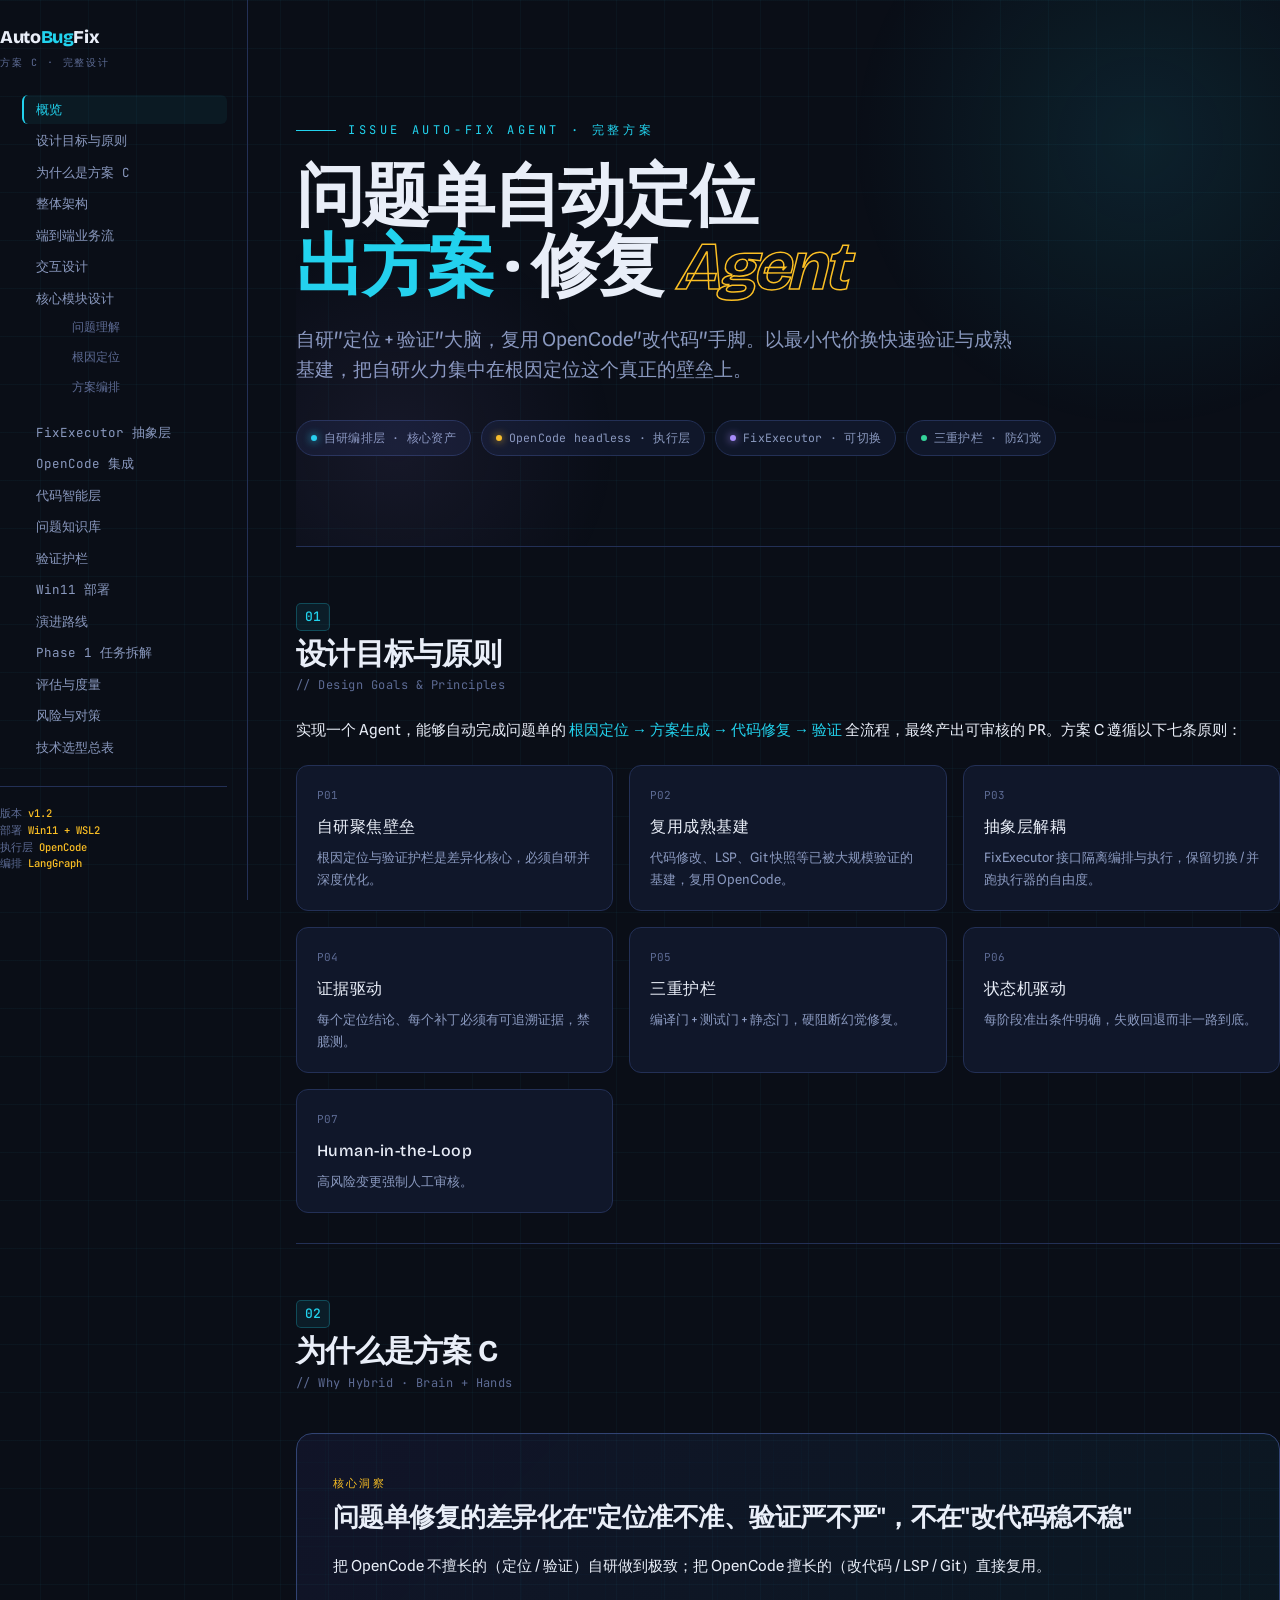
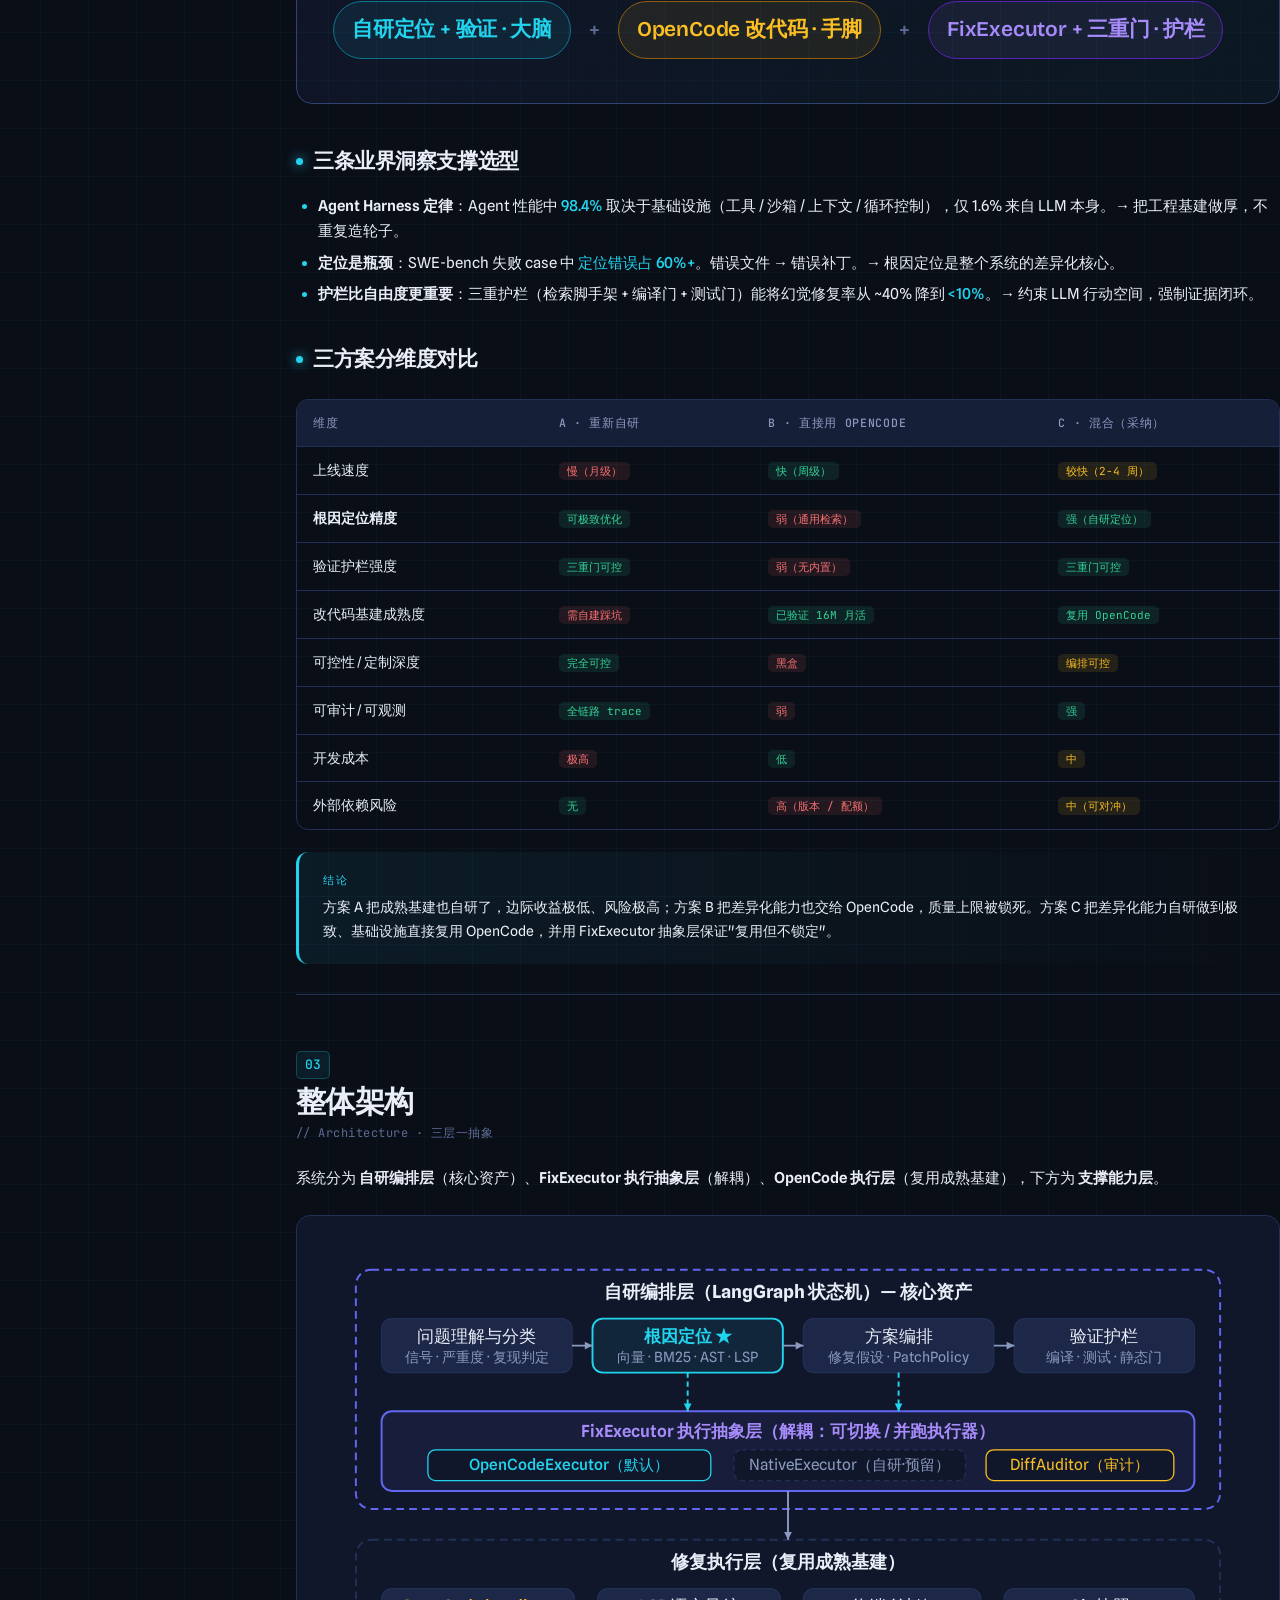
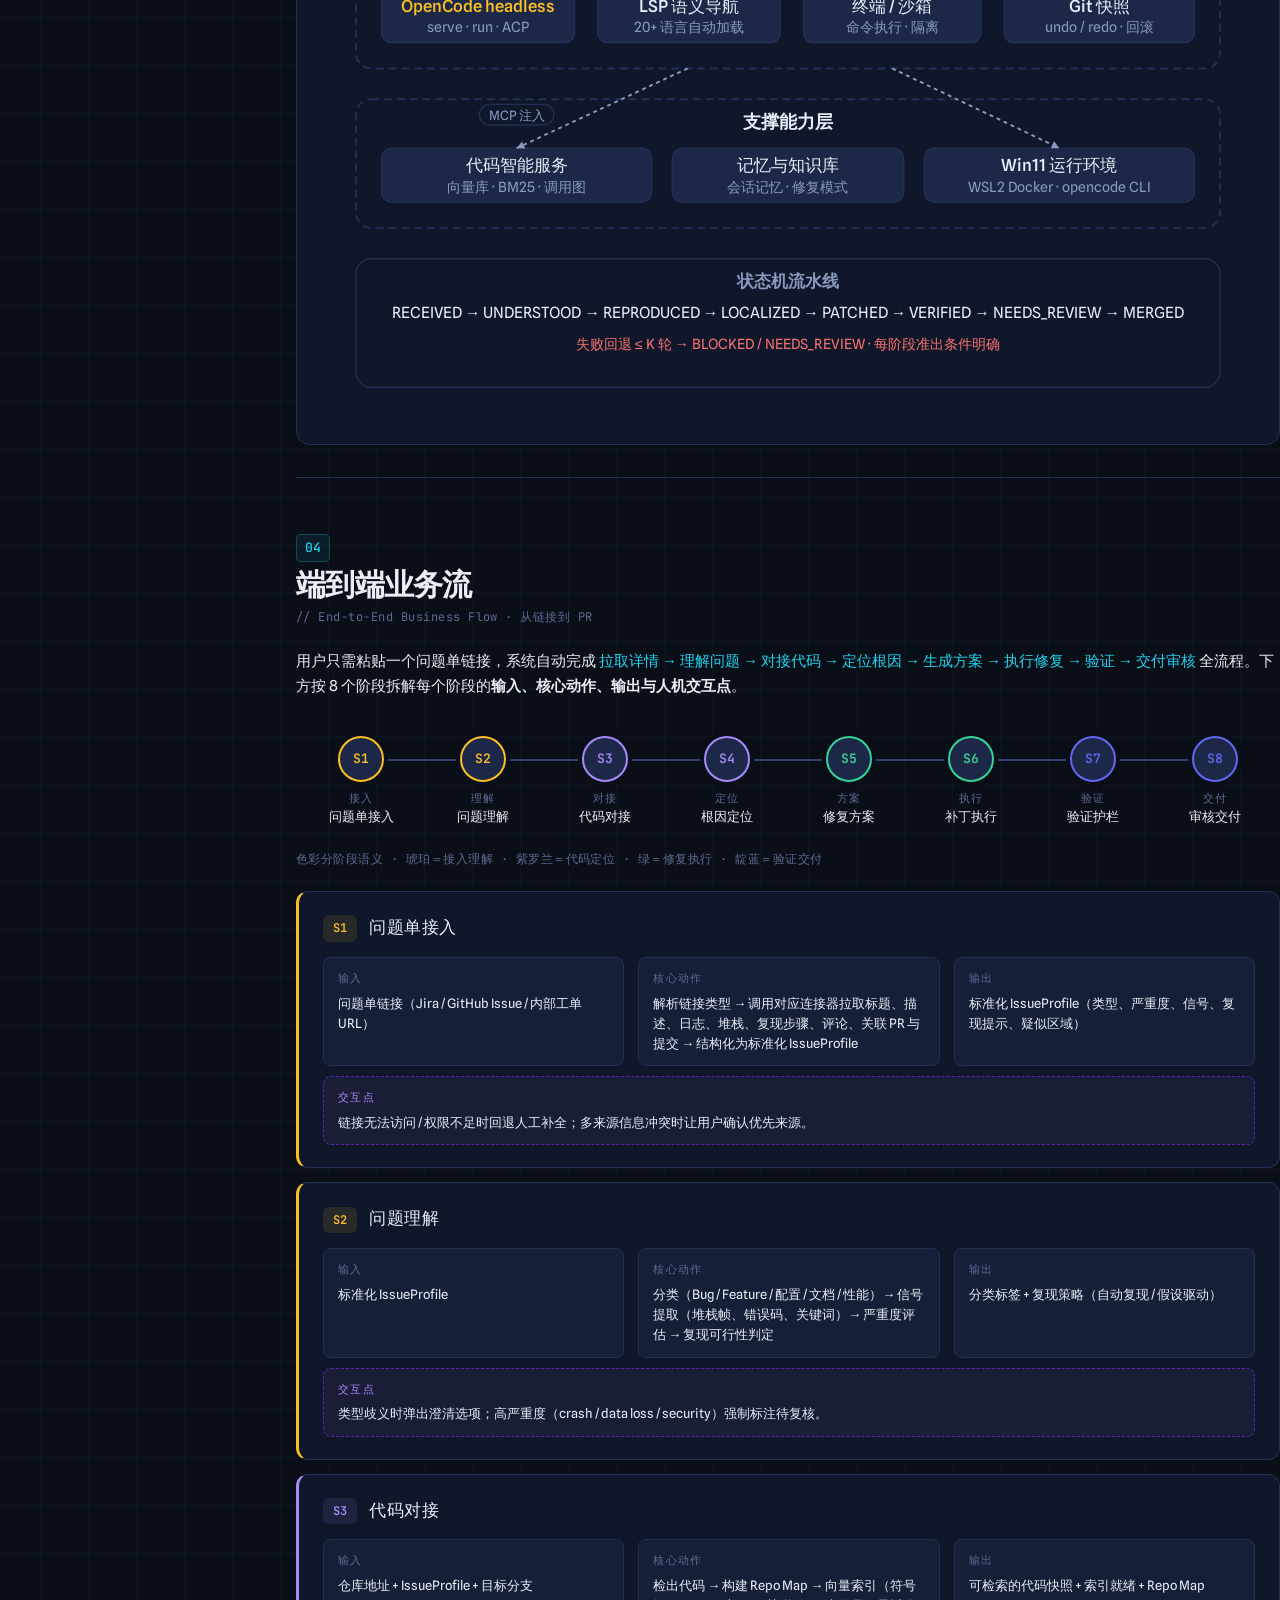
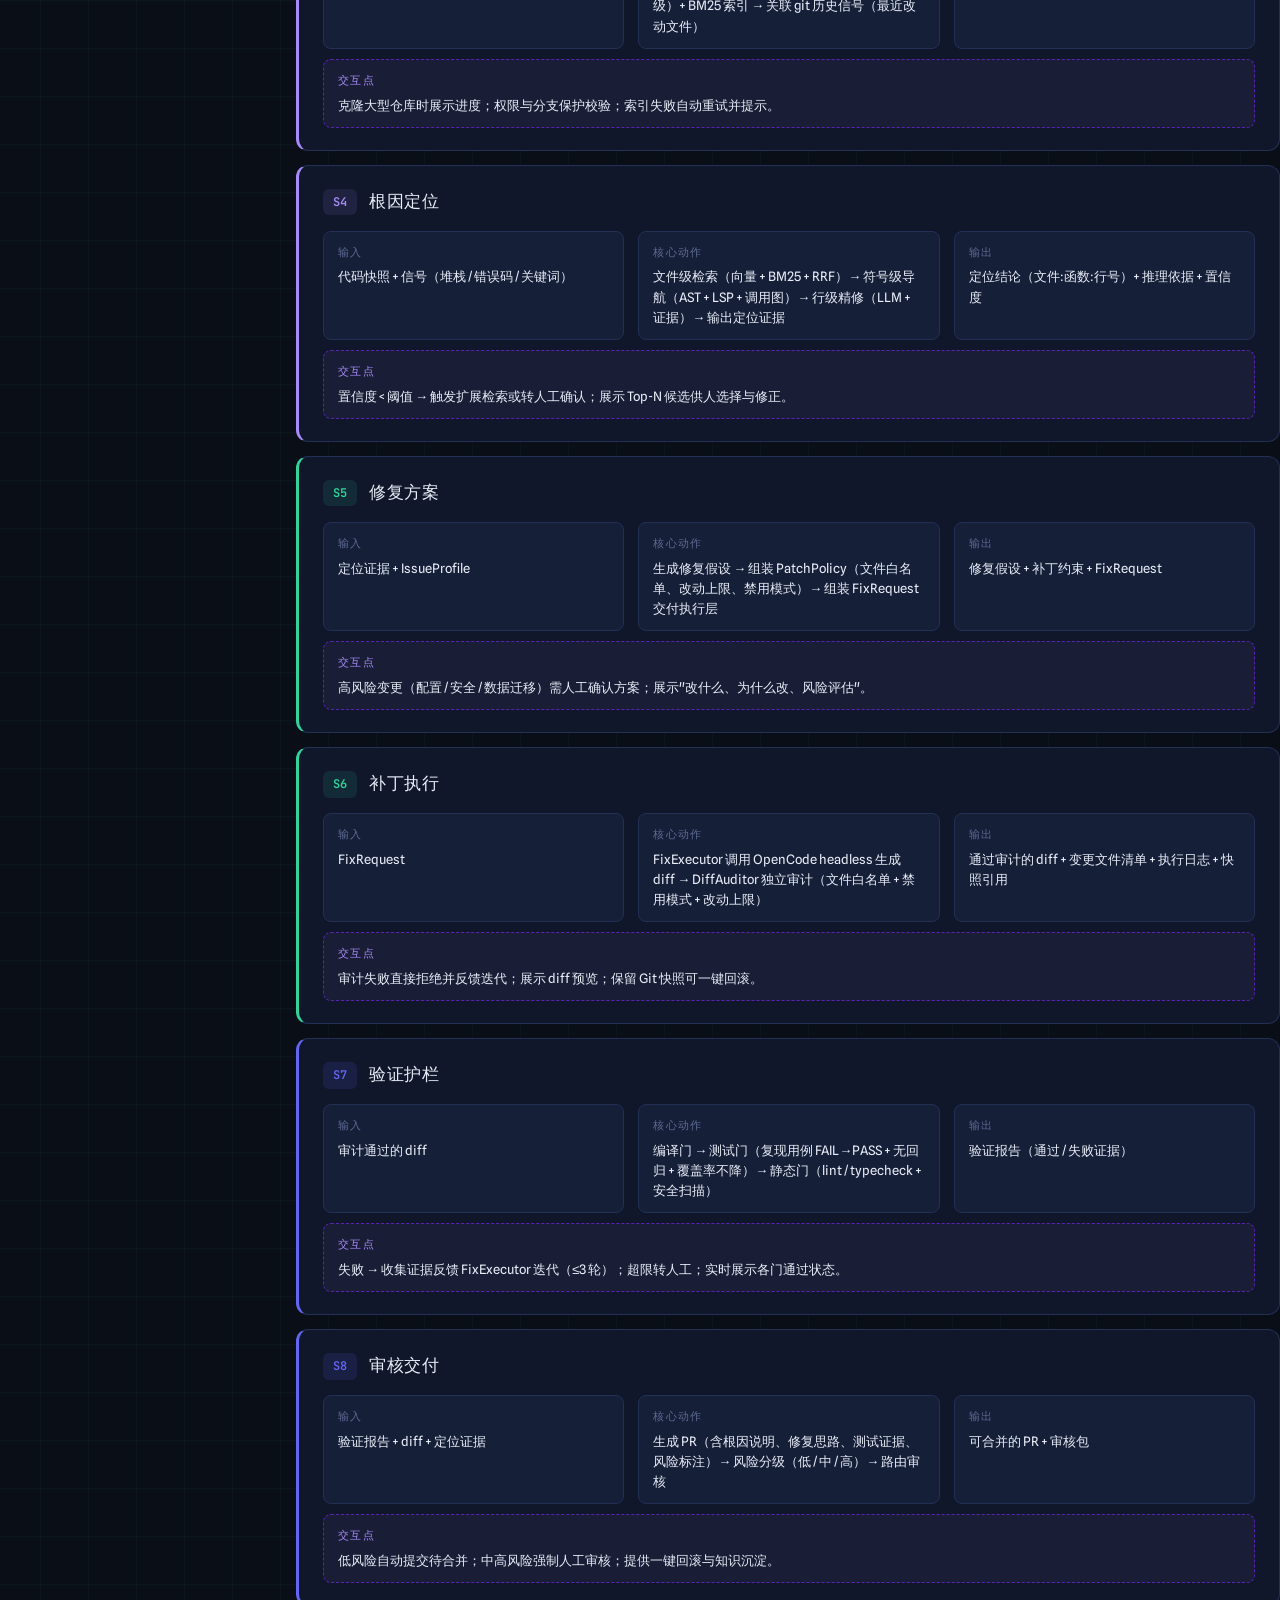
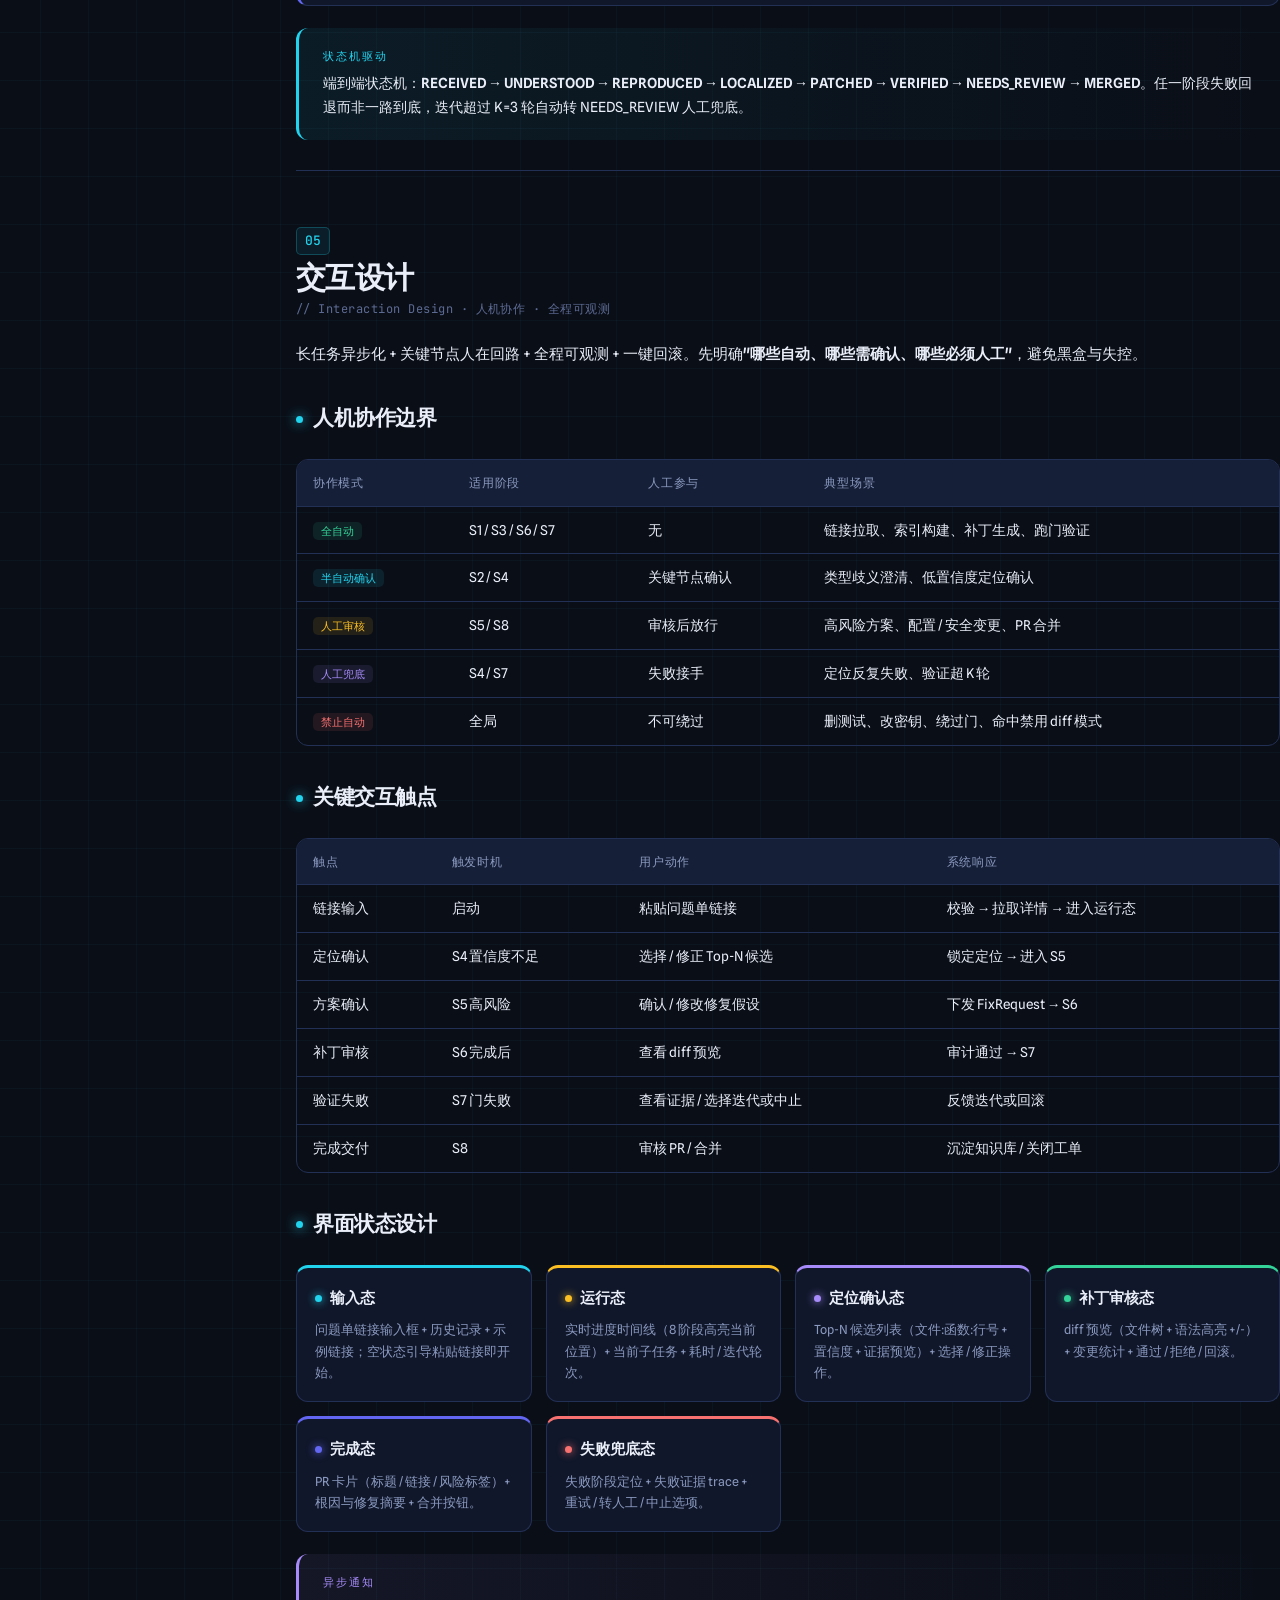
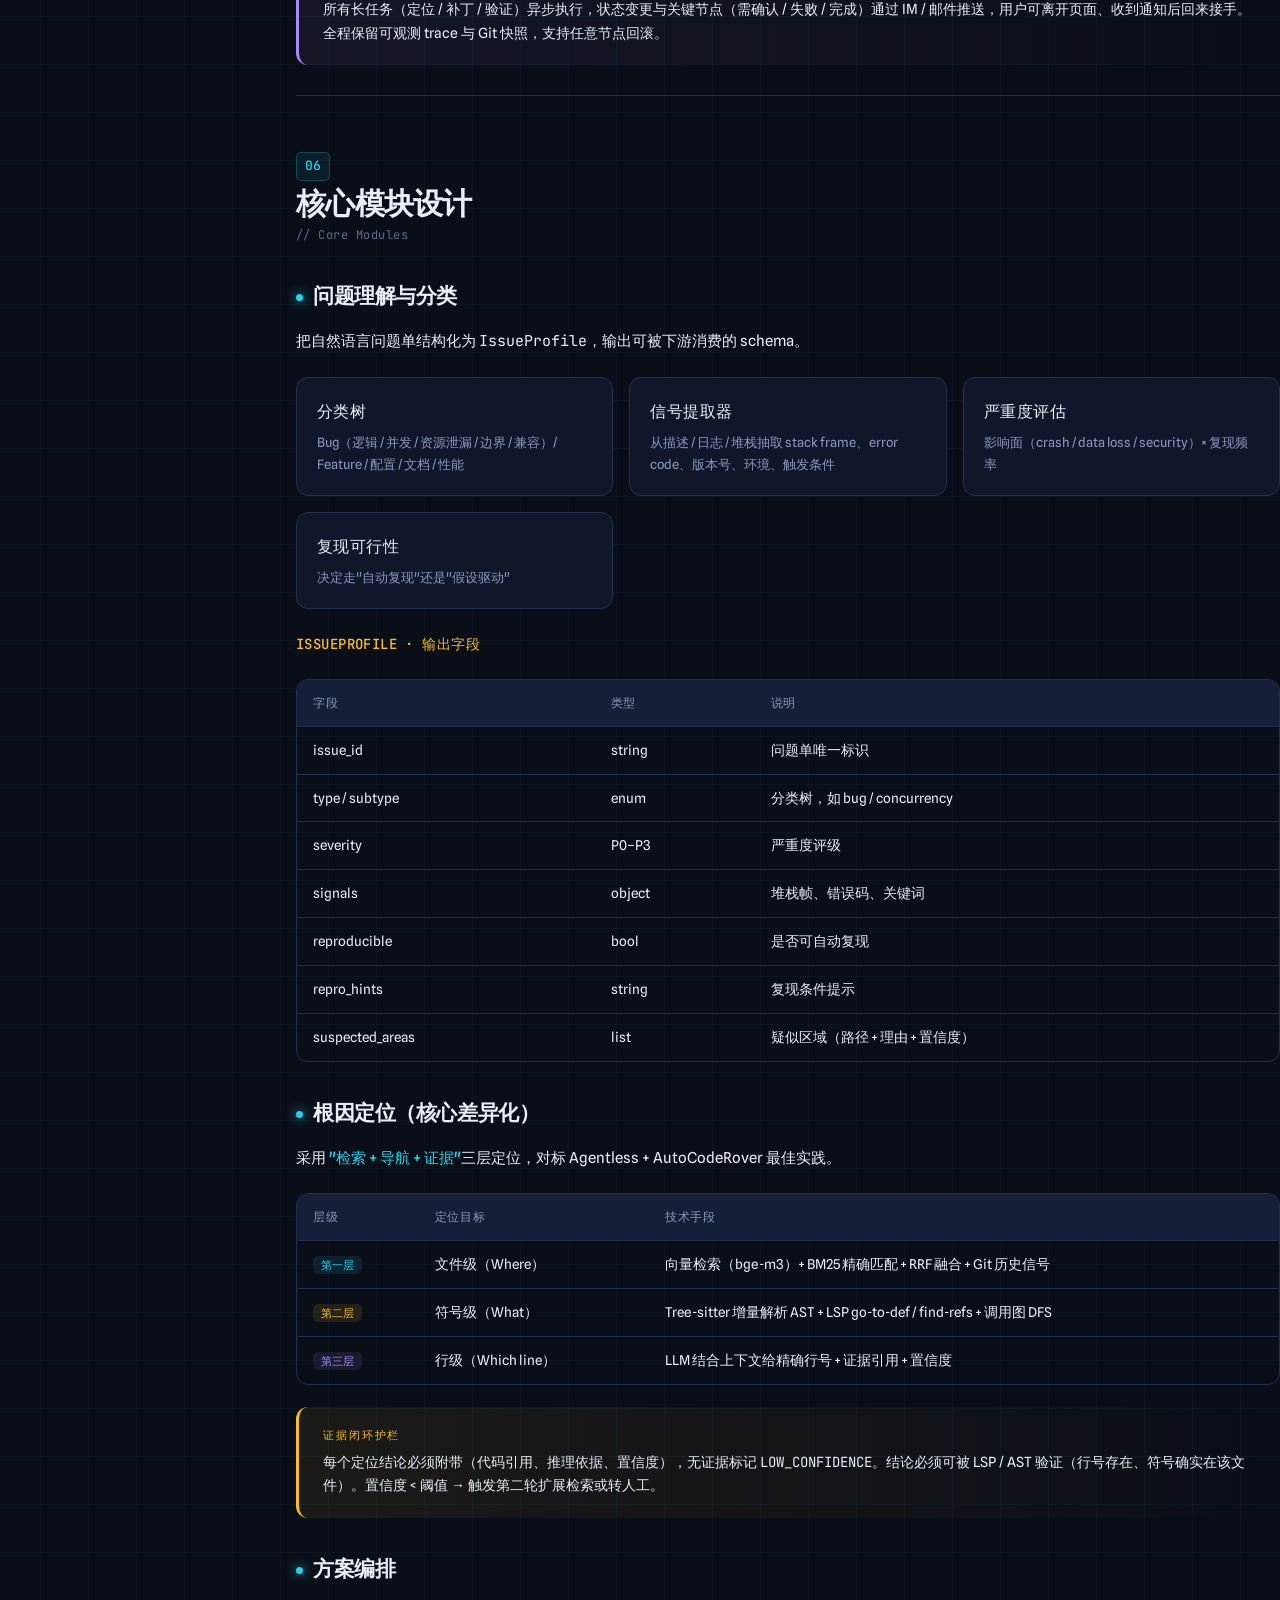
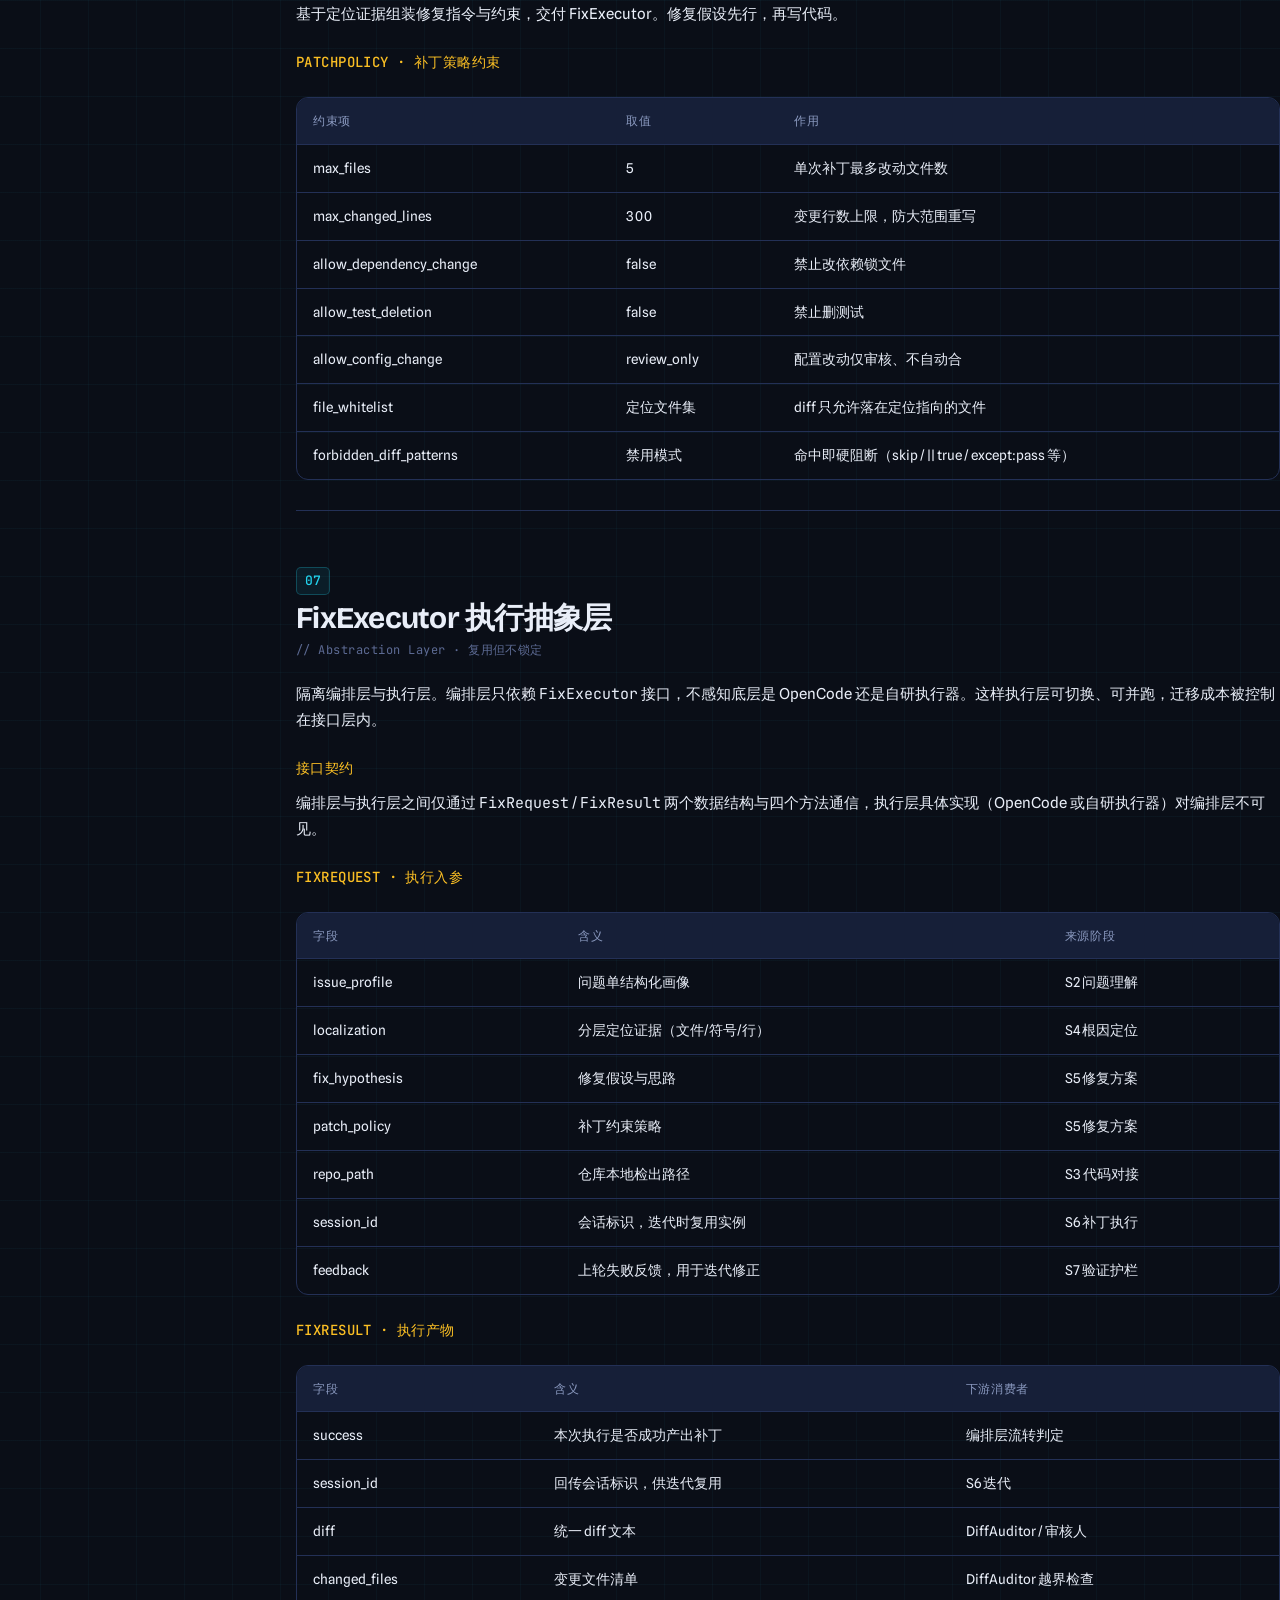
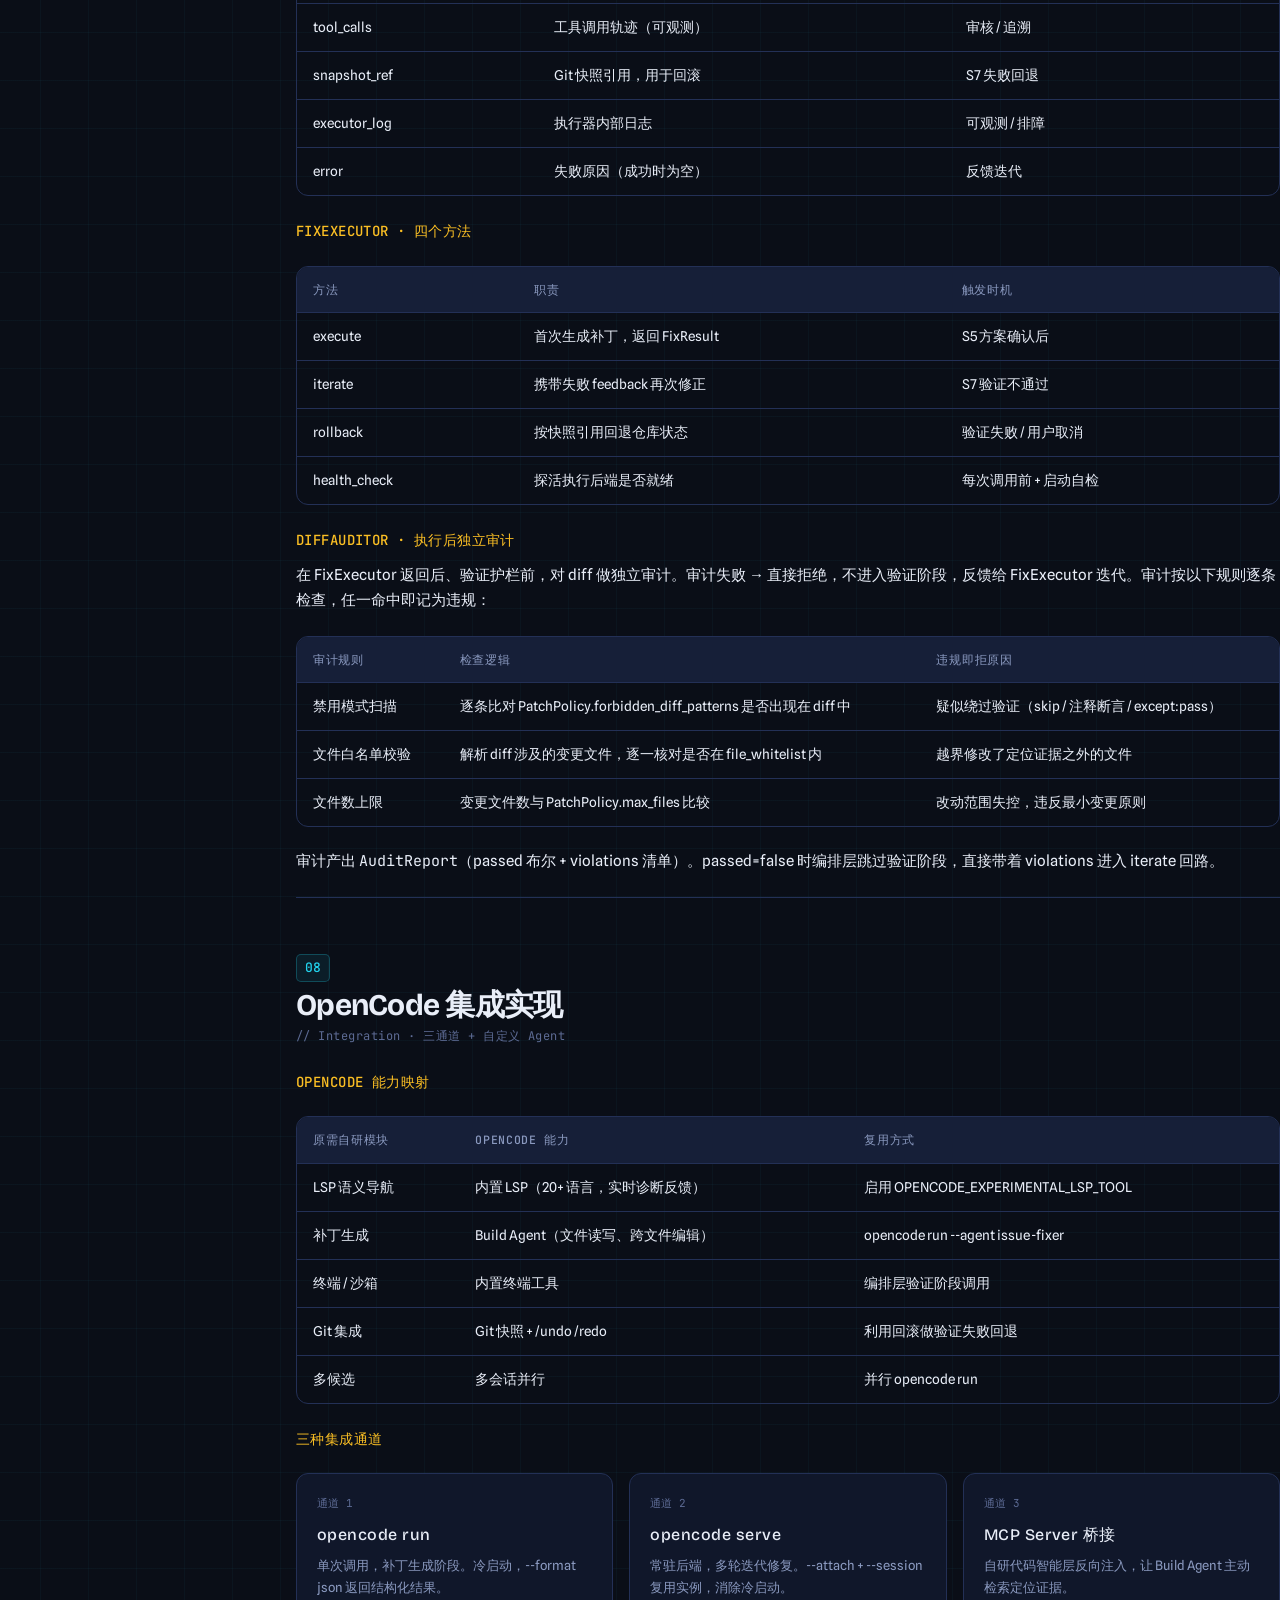
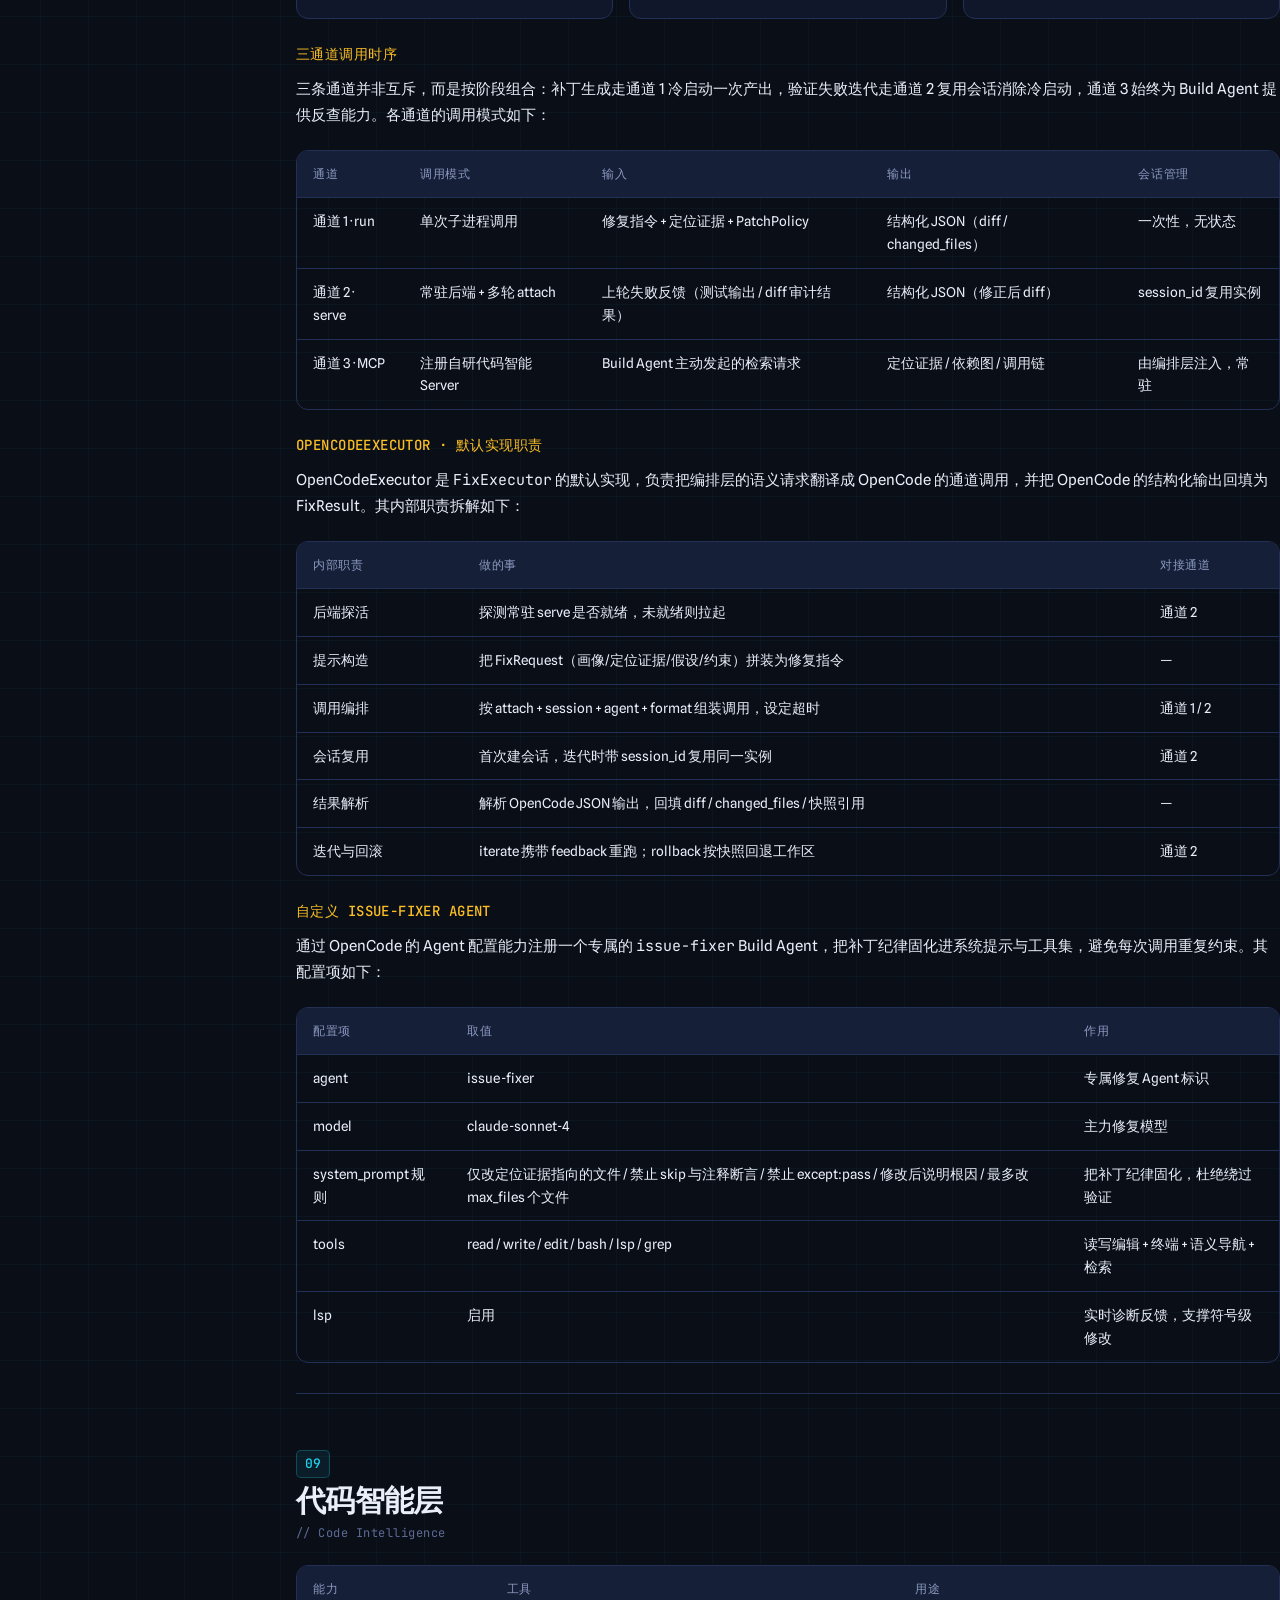
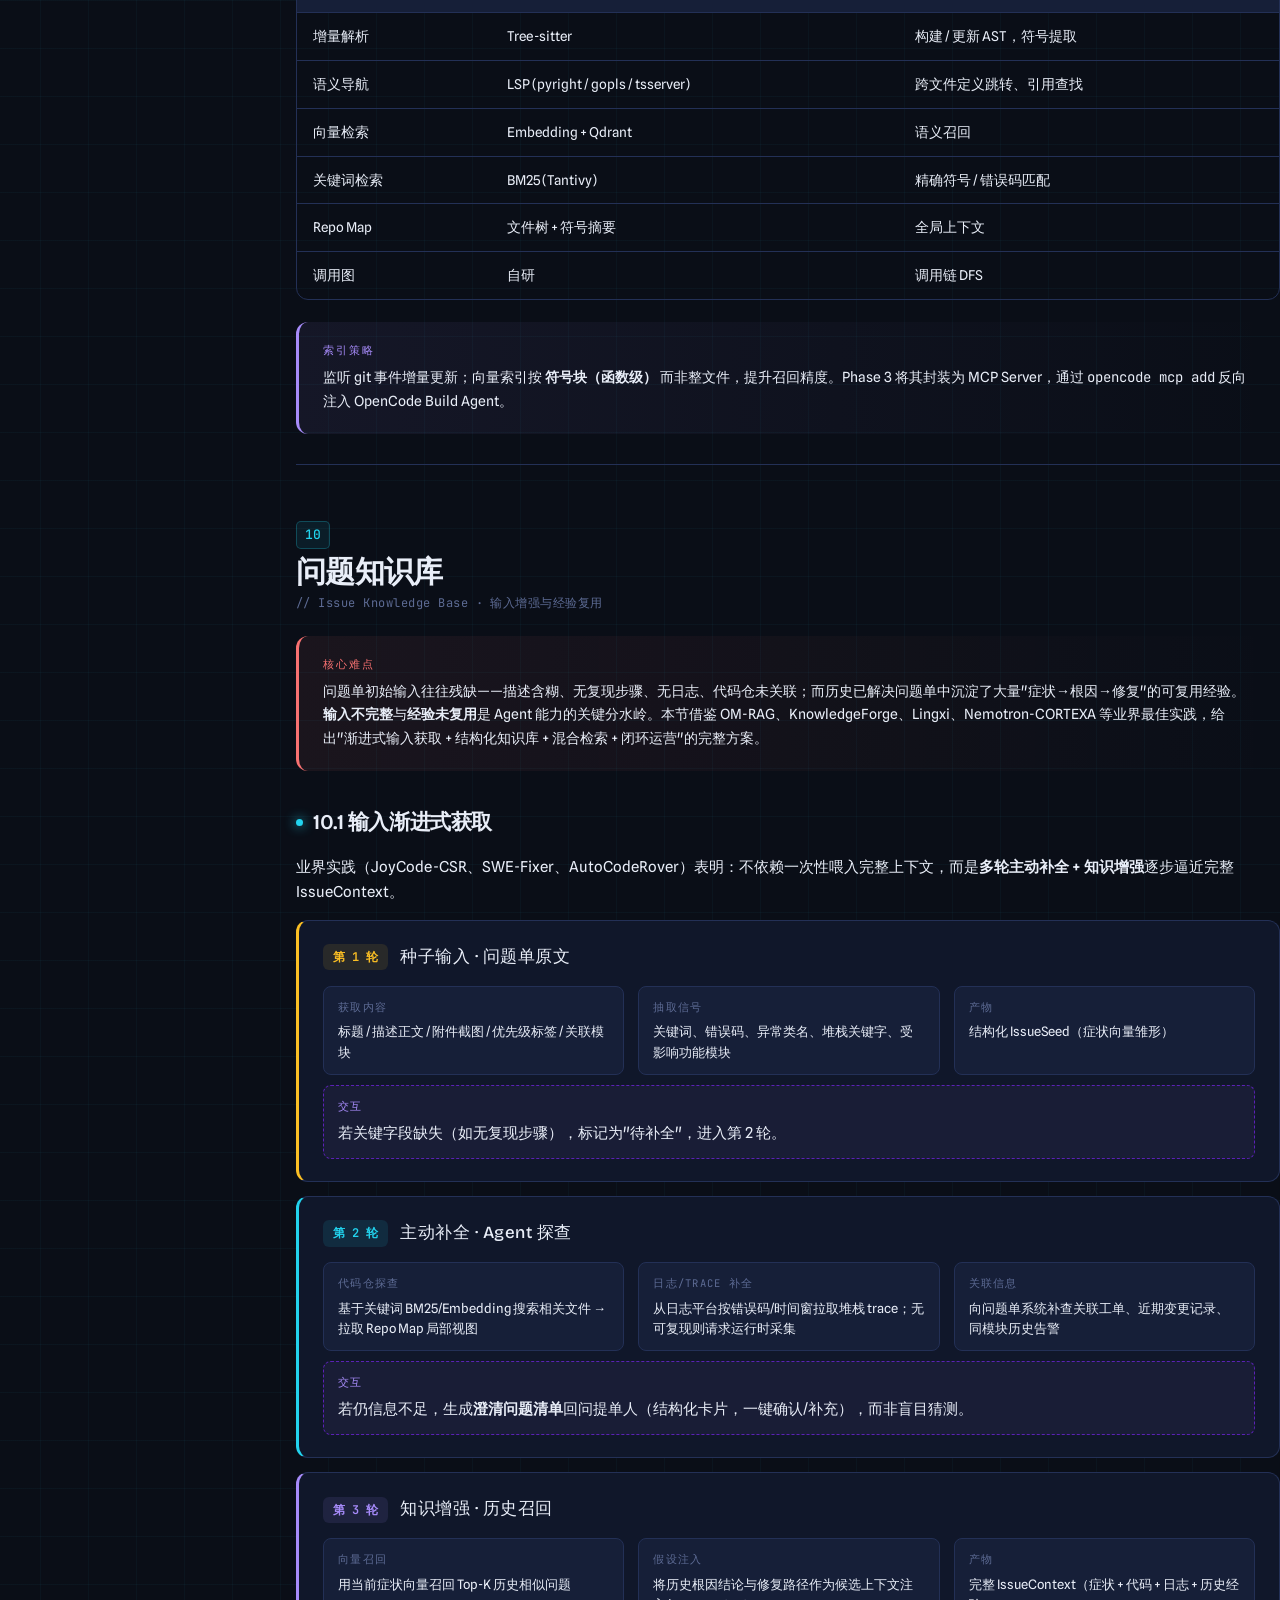
==== commit 6a1a60db: "feat: 问题单自动修复Agent方案 Co-authored-by: traeagent <traeagent@users.noreply.github.com>" ====
--- a/AutoBugFix-Solution.html
+++ b/AutoBugFix-Solution.html
@@ -353,6 +353,7 @@
         <li><a href="#fixexec">FixExecutor 抽象层</a></li>
         <li><a href="#opencode">OpenCode 集成</a></li>
         <li><a href="#intel">代码智能层</a></li>
+        <li><a href="#kb">问题知识库</a></li>
         <li><a href="#gates">验证护栏</a></li>
         <li><a href="#deploy">Win11 部署</a></li>
         <li><a href="#roadmap">演进路线</a></li>
@@ -363,7 +364,7 @@
       </ul>
     </nav>
     <div class="toc-meta">
-      版本 <b>v1.1</b><br>
+      版本 <b>v1.2</b><br>
       部署 <b>Win11 + WSL2</b><br>
       执行层 <b>OpenCode</b><br>
       编排 <b>LangGraph</b>
@@ -922,9 +923,135 @@
       </div>
     </section>
 
-    <!-- 10 GATES -->
+    <!-- 10 KNOWLEDGE BASE -->
+    <section id="kb">
+      <div class="sec-head"><span class="sec-num">10</span></div>
+      <h2>问题知识库</h2>
+      <p class="sec-sub">// Issue Knowledge Base · 输入增强与经验复用</p>
+
+      <div class="callout red">
+        <span class="cl-label">核心难点</span>
+        问题单初始输入往往残缺——描述含糊、无复现步骤、无日志、代码仓未关联；而历史已解决问题单中沉淀了大量"症状→根因→修复"的可复用经验。<strong>输入不完整</strong>与<strong>经验未复用</strong>是 Agent 能力的关键分水岭。本节借鉴 OM-RAG、KnowledgeForge、Lingxi、Nemotron-CORTEXA 等业界最佳实践，给出"渐进式输入获取 + 结构化知识库 + 混合检索 + 闭环运营"的完整方案。
+      </div>
+
+      <h3><span class="dot"></span>10.1 输入渐进式获取</h3>
+      <p class="muted">业界实践（JoyCode-CSR、SWE-Fixer、AutoCodeRover）表明：不依赖一次性喂入完整上下文，而是<strong>多轮主动补全 + 知识增强</strong>逐步逼近完整 IssueContext。</p>
+
+      <div class="stage c-amber">
+        <div class="st-head"><span class="st-id">第 1 轮</span><h4>种子输入 · 问题单原文</h4></div>
+        <div class="st-grid">
+          <div class="st-cell"><div class="st-cl">获取内容</div><div class="st-cv">标题 / 描述正文 / 附件截图 / 优先级标签 / 关联模块</div></div>
+          <div class="st-cell"><div class="st-cl">抽取信号</div><div class="st-cv">关键词、错误码、异常类名、堆栈关键字、受影响功能模块</div></div>
+          <div class="st-cell"><div class="st-cl">产物</div><div class="st-cv">结构化 IssueSeed（症状向量雏形）</div></div>
+        </div>
+        <div class="st-ix"><div class="st-cl">交互</div>若关键字段缺失（如无复现步骤），标记为"待补全"，进入第 2 轮。</div>
+      </div>
+
+      <div class="stage">
+        <div class="st-head"><span class="st-id">第 2 轮</span><h4>主动补全 · Agent 探查</h4></div>
+        <div class="st-grid">
+          <div class="st-cell"><div class="st-cl">代码仓探查</div><div class="st-cv">基于关键词 BM25/Embedding 搜索相关文件 → 拉取 Repo Map 局部视图</div></div>
+          <div class="st-cell"><div class="st-cl">日志/trace 补全</div><div class="st-cv">从日志平台按错误码/时间窗拉取堆栈 trace；无可复现则请求运行时采集</div></div>
+          <div class="st-cell"><div class="st-cl">关联信息</div><div class="st-cv">向问题单系统补查关联工单、近期变更记录、同模块历史告警</div></div>
+        </div>
+        <div class="st-ix"><div class="st-cl">交互</div>若仍信息不足，生成<strong>澄清问题清单</strong>回问提单人（结构化卡片，一键确认/补充），而非盲目猜测。</div>
+      </div>
+
+      <div class="stage c-violet">
+        <div class="st-head"><span class="st-id">第 3 轮</span><h4>知识增强 · 历史召回</h4></div>
+        <div class="st-grid">
+          <div class="st-cell"><div class="st-cl">向量召回</div><div class="st-cv">用当前症状向量召回 Top-K 历史相似问题</div></div>
+          <div class="st-cell"><div class="st-cl">假设注入</div><div class="st-cv">将历史根因结论与修复路径作为候选上下文注入 issue context</div></div>
+          <div class="st-cell"><div class="st-cl">产物</div><div class="st-cv">完整 IssueContext（症状 + 代码 + 日志 + 历史经验）</div></div>
+        </div>
+        <div class="st-ix"><div class="st-cl">关键</div>第 3 轮是输入完整度的"跃迁点"——历史经验补全了当下缺失的因果链。</div>
+      </div>
+
+      <h3><span class="dot"></span>10.2 知识库结构化建模</h3>
+      <p class="muted">OM-RAG 的核心洞察：将已解决问题索引为<strong>结构化三元组</strong>而非无结构文本块，诊断准确率达 0.931，较 chunk 检索提升 +186%。</p>
+
+      <div class="tbl-wrap">
+        <table>
+          <thead><tr><th>知识字段</th><th>含义</th><th>来源 / 产出阶段</th></tr></thead>
+          <tbody>
+            <tr><td><span class="tag cyan">症状 Symptom</span></td><td>错误现象、报错码、影响范围、复现条件</td><td>问题单原文抽取 · S1–S2</td></tr>
+            <tr><td><span class="tag amber">根因 RootCause</span></td><td>缺陷定位结论、责任模块、缺陷类型分类</td><td>S4 根因定位产出</td></tr>
+            <tr><td><span class="tag green">修复 Resolution</span></td><td>修改文件清单、diff 摘要、验证用例、修复策略标签</td><td>S6 补丁执行 + S7 验证沉淀</td></tr>
+            <tr><td><span class="tag violet">程序性知识</span></td><td>可迁移的定位步骤、修复套路、易踩坑（Lingxi 层次化抽象）</td><td>LLM 从历史修复中抽象提炼</td></tr>
+          </tbody>
+        </table>
+      </div>
+
+      <div class="callout violet">
+        <span class="cl-label">Lingxi 层次化抽象</span>
+        单条修复经验 → 抽象为 <strong>"问题类型 → 定位策略 → 修复模板"</strong> 的过程性知识，可跨问题复用。低频具体经验向上归并为高频通用策略，使知识库兼具<strong>具体可检索</strong>与<strong>抽象可迁移</strong>两层。
+      </div>
+
+      <h3><span class="dot"></span>10.3 混合检索机制</h3>
+      <p class="muted">Nemotron-CORTEXA 训练任务感知代码嵌入模型，召回率比 BM25 高 31.28%、比 Agentless 高 6.4%。单一通道不足，采用<strong>三通道融合</strong>。</p>
+
+      <div class="cards">
+        <div class="card">
+          <div class="c-num">通道 A</div>
+          <h4>向量语义召回</h4>
+          <p>症状 + 根因文本 embedding（bge-m3 / 自训练 code-aware 模型）→ Qdrant ANN 召回 Top-K。擅长"描述不同但本质相似"的跨表述匹配。</p>
+        </div>
+        <div class="card">
+          <div class="c-num">通道 B</div>
+          <h4>图谱多跳推理</h4>
+          <p>Tree-sitter AST + 缺陷三元组构建知识图谱（KuzuDB），社区检测（Leiden）聚类同模块缺陷链，图遍历定位"同一调用链历史缺陷"。擅长根因关联与跨文件传播。</p>
+        </div>
+        <div class="card">
+          <div class="c-num">通道 C</div>
+          <h4>关键词精确匹配</h4>
+          <p>错误码、函数名、异常类 BM25（Tantivy）精确匹配。擅长确定性信号锚定，作为前两通道的兜底与去噪基准。</p>
+        </div>
+      </div>
+
+      <div class="callout cyan">
+        <span class="cl-label">融合策略</span>
+        三通道结果按 <strong>RRF（Reciprocal Rank Fusion）</strong> 加权合并 → Cross-Encoder 精排 → 取 Top-K 注入上下文。向量覆盖语义相似、图谱覆盖因果关联、关键词保证精确锚定，三者互补。
+      </div>
+
+      <h3><span class="dot"></span>10.4 知识库闭环运营</h3>
+      <p class="muted">借鉴 KnowledgeForge（AWS）闭环生命周期：从已关闭问题单自动生成知识条目，经策展入库，复用反哺修复，成功修复再回写沉淀——形成<strong>越用越准</strong>的飞轮。</p>
+
+      <div class="flow">
+        <div class="fstep"><div class="fnode">①</div><div class="flab">GENERATE</div><div class="fname">聚类已关闭工单 → LLM 草拟知识条目 + 根因分析</div></div>
+        <div class="fstep"><div class="fnode c-amber">②</div><div class="flab">CURATE</div><div class="fname">分类 / 去重 / 质量评分 / 人工或 LLM 改进入库</div></div>
+        <div class="fstep"><div class="fnode c-violet">③</div><div class="flab">REUSE</div><div class="fname">Agent 在 S2/S4/S5 召回并注入修复上下文</div></div>
+        <div class="fstep"><div class="fnode c-green">④</div><div class="flab">SINK</div><div class="fname">每次成功修复自动回写新三元组，飞轮闭环</div></div>
+      </div>
+
+      <div class="callout amber">
+        <span class="cl-label">质量门</span>
+        入库前必须通过：<strong>根因可追溯</strong>（链接到代码 commit）、<strong>修复已验证</strong>（通过三重门）、<strong>无重复</strong>（与现有条目相似度低于阈值）。低质量条目标记降权，避免污染召回。
+      </div>
+
+      <h3><span class="dot"></span>10.5 与业务流的集成点</h3>
+      <div class="tbl-wrap">
+        <table>
+          <thead><tr><th>业务流阶段</th><th>知识库动作</th><th>收益</th></tr></thead>
+          <tbody>
+            <tr><td>S1 问题单接入</td><td>种子输入抽取关键词 → 建立症状向量雏形</td><td>为召回预热</td></tr>
+            <tr><td>S2 问题理解</td><td>召回 Top-K 相似历史问题 → 生成根因假设候选</td><td>缩短理解路径</td></tr>
+            <tr><td>S4 根因定位</td><td>图谱召回同模块历史缺陷链 → 缩小定位范围</td><td>提升定位准确率</td></tr>
+            <tr><td>S5 修复方案</td><td>召回可迁移修复模板（程序性知识）→ 生成方案</td><td>方案有据可依</td></tr>
+            <tr><td>S7 验证护栏</td><td>召回历史验证用例 → 补充回归测试</td><td>防回归</td></tr>
+            <tr><td>S8 审核交付</td><td>修复成功 → 回写新三元组（闭环第 ④ 步）</td><td>知识库持续增值</td></tr>
+          </tbody>
+        </table>
+      </div>
+
+      <div class="callout violet">
+        <span class="cl-label">落地节奏</span>
+        <strong>Phase 1</strong>：仅向量召回 + 手动录入高质量历史问题单（冷启动种子）；<strong>Phase 2</strong>：补全图谱检索 + 自动回写闭环；<strong>Phase 3</strong>：训练任务感知 code embedding 模型 + 程序性知识抽象。与演进路线对齐，避免一次性过度建设。
+      </div>
+    </section>
+
+    <!-- 11 GATES -->
     <section id="gates">
-      <div class="sec-head"><span class="sec-num">10</span></div>
+      <div class="sec-head"><span class="sec-num">11</span></div>
       <h2>验证护栏</h2>
       <p class="sec-sub">// Triple Gates · 防幻觉最后防线</p>
       <div class="cards">
@@ -938,9 +1065,9 @@
       </div>
     </section>
 
-    <!-- 11 DEPLOY -->
+    <!-- 12 DEPLOY -->
     <section id="deploy">
-      <div class="sec-head"><span class="sec-num">11</span></div>
+      <div class="sec-head"><span class="sec-num">12</span></div>
       <h2>Win11 部署方案</h2>
       <p class="sec-sub">// Deployment · Win11 + WSL2</p>
       <div class="tbl-wrap">
@@ -976,9 +1103,9 @@
       </div>
     </section>
 
-    <!-- 12 ROADMAP -->
+    <!-- 13 ROADMAP -->
     <section id="roadmap">
-      <div class="sec-head"><span class="sec-num">12</span></div>
+      <div class="sec-head"><span class="sec-num">13</span></div>
       <h2>演进路线</h2>
       <p class="sec-sub">// Evolution · 三阶段</p>
       <div class="roadmap">
@@ -1024,9 +1151,9 @@
       </div>
     </section>
 
-    <!-- 13 PHASE1 WEEKLY -->
+    <!-- 14 PHASE1 WEEKLY -->
     <section id="phase1">
-      <div class="sec-head"><span class="sec-num">13</span></div>
+      <div class="sec-head"><span class="sec-num">14</span></div>
       <h2>Phase 1 周粒度任务拆解</h2>
       <p class="sec-sub">// Weekly Breakdown · 含验收标准</p>
       <div class="week">
@@ -1061,9 +1188,9 @@
       </div>
     </section>
 
-    <!-- 14 METRICS -->
+    <!-- 15 METRICS -->
     <section id="metrics">
-      <div class="sec-head"><span class="sec-num">14</span></div>
+      <div class="sec-head"><span class="sec-num">15</span></div>
       <h2>评估与度量</h2>
       <p class="sec-sub">// Evaluation &amp; Metrics</p>
       <h3><span class="dot"></span>在线指标目标</h3>
@@ -1081,9 +1208,9 @@
       </div>
     </section>
 
-    <!-- 15 RISK -->
+    <!-- 16 RISK -->
     <section id="risk">
-      <div class="sec-head"><span class="sec-num">15</span></div>
+      <div class="sec-head"><span class="sec-num">16</span></div>
       <h2>风险与对策</h2>
       <p class="sec-sub">// Risk &amp; Mitigation</p>
       <div class="tbl-wrap">
@@ -1103,9 +1230,9 @@
       </div>
     </section>
 
-    <!-- 16 STACK -->
+    <!-- 17 STACK -->
     <section id="stack">
-      <div class="sec-head"><span class="sec-num">16</span></div>
+      <div class="sec-head"><span class="sec-num">17</span></div>
       <h2>技术选型总表</h2>
       <p class="sec-sub">// Tech Stack</p>
       <div class="tbl-wrap">
@@ -1134,7 +1261,7 @@
       </div>
 
       <div style="text-align:center;margin-top:48px;padding-top:28px;border-top:1px solid var(--border)">
-        <p style="font-family:var(--mono);font-size:12px;color:var(--text-dim);letter-spacing:.1em">AutoBugFix · v1.1 · 方案 C 完整设计文档 · END</p>
+        <p style="font-family:var(--mono);font-size:12px;color:var(--text-dim);letter-spacing:.1em">AutoBugFix · v1.2 · 方案 C 完整设计文档 · END</p>
       </div>
     </section>
   </main>
